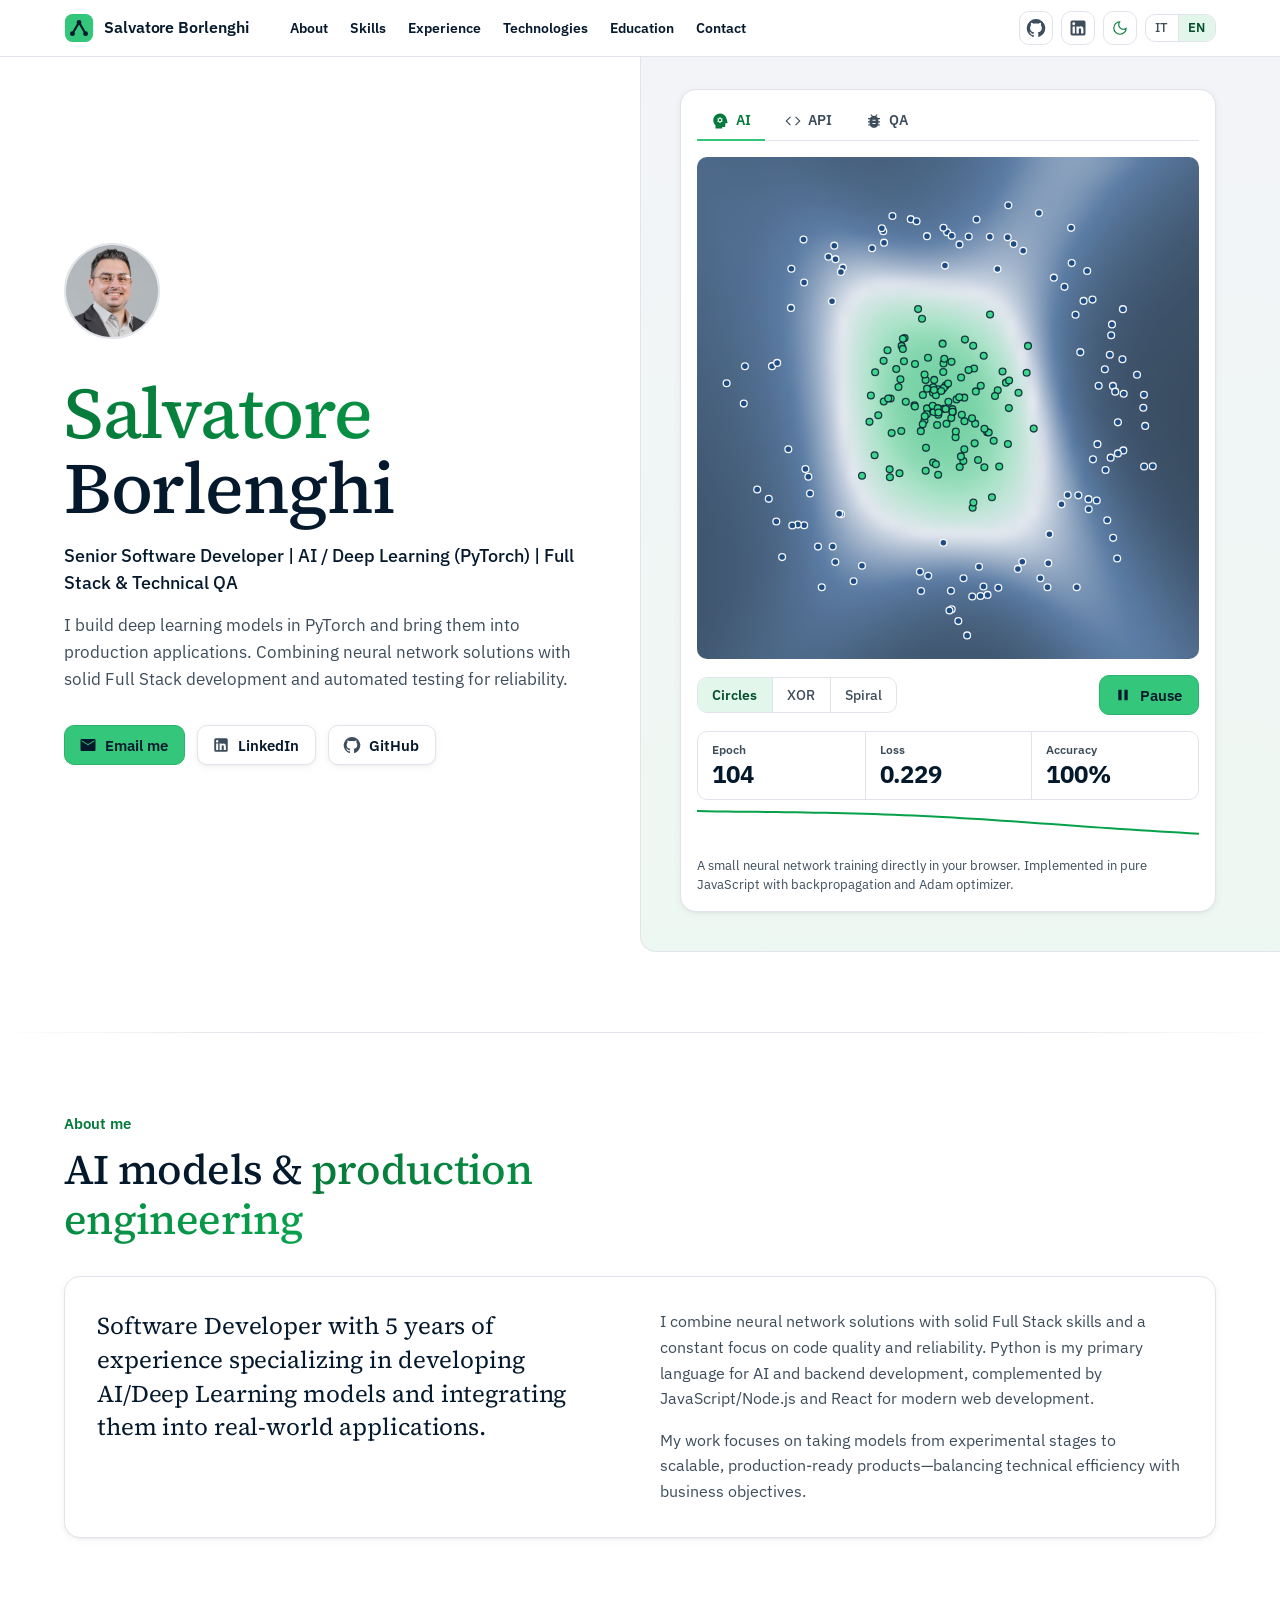
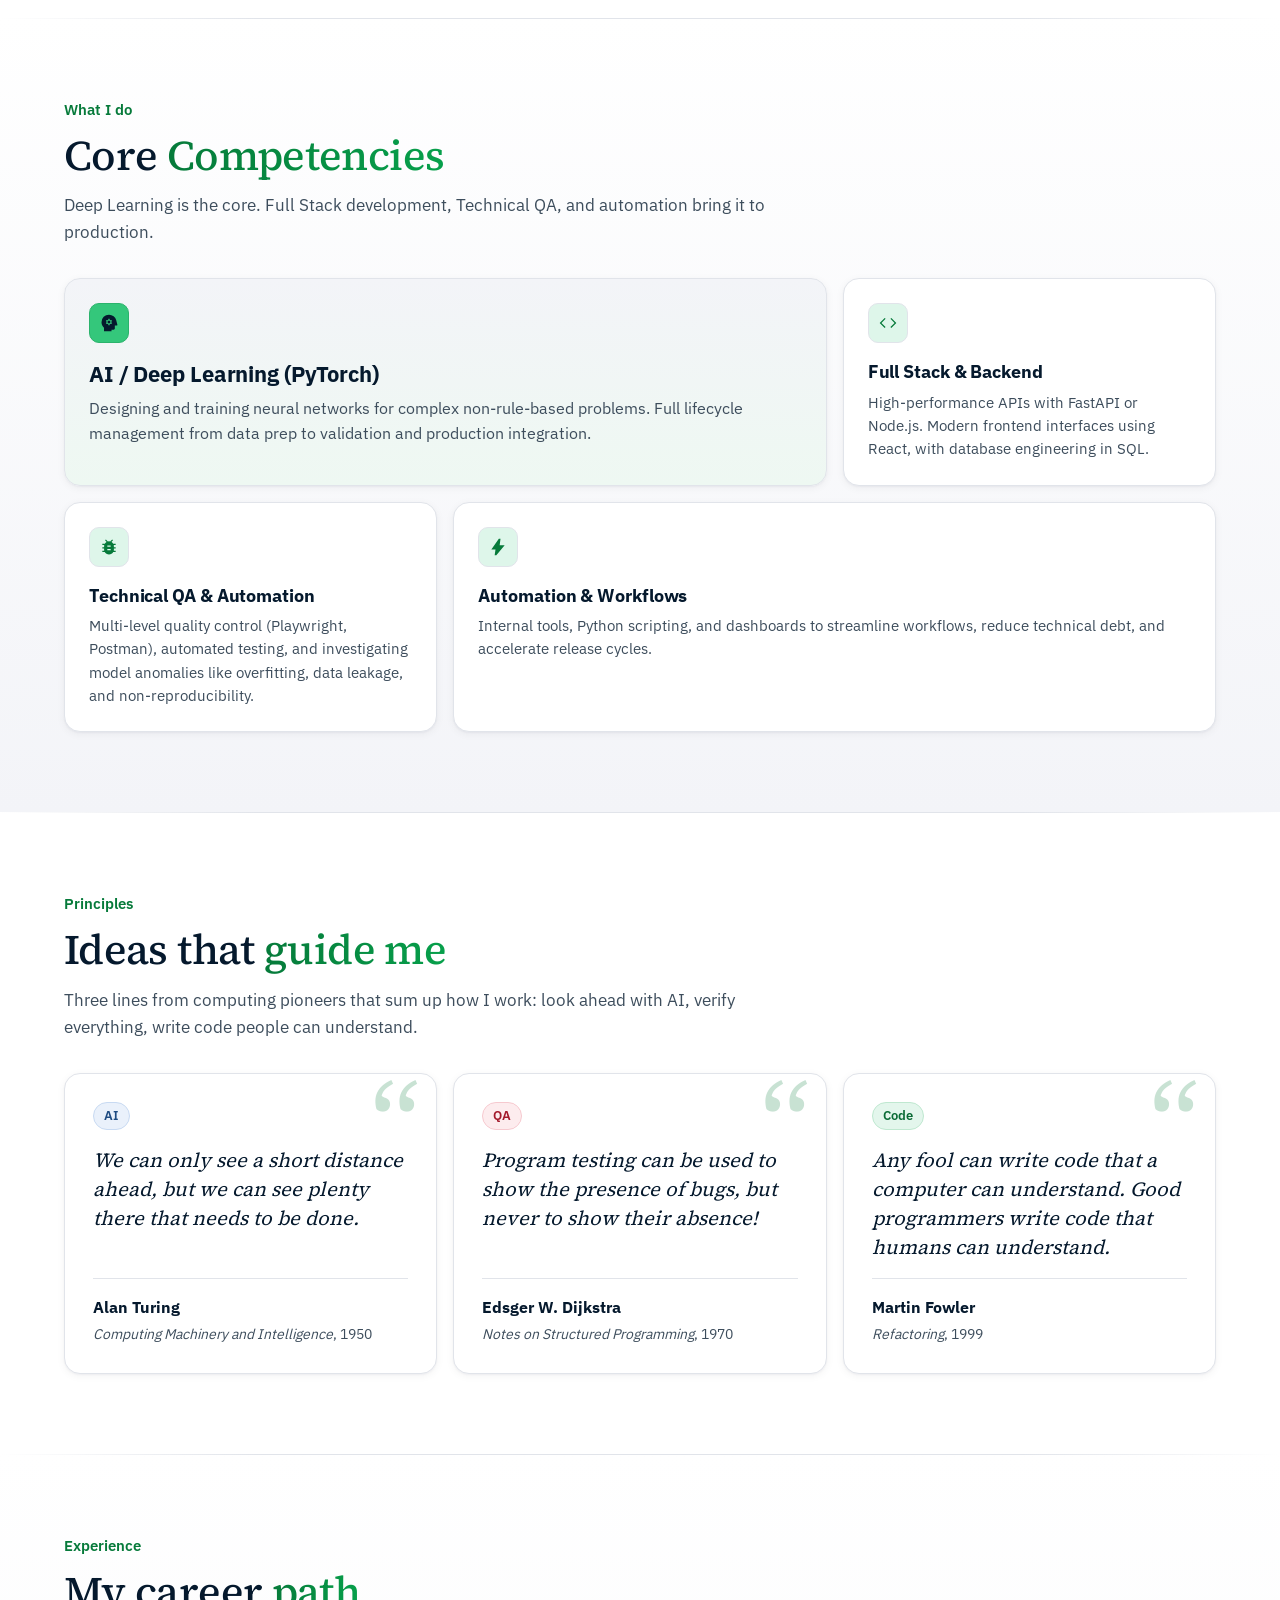
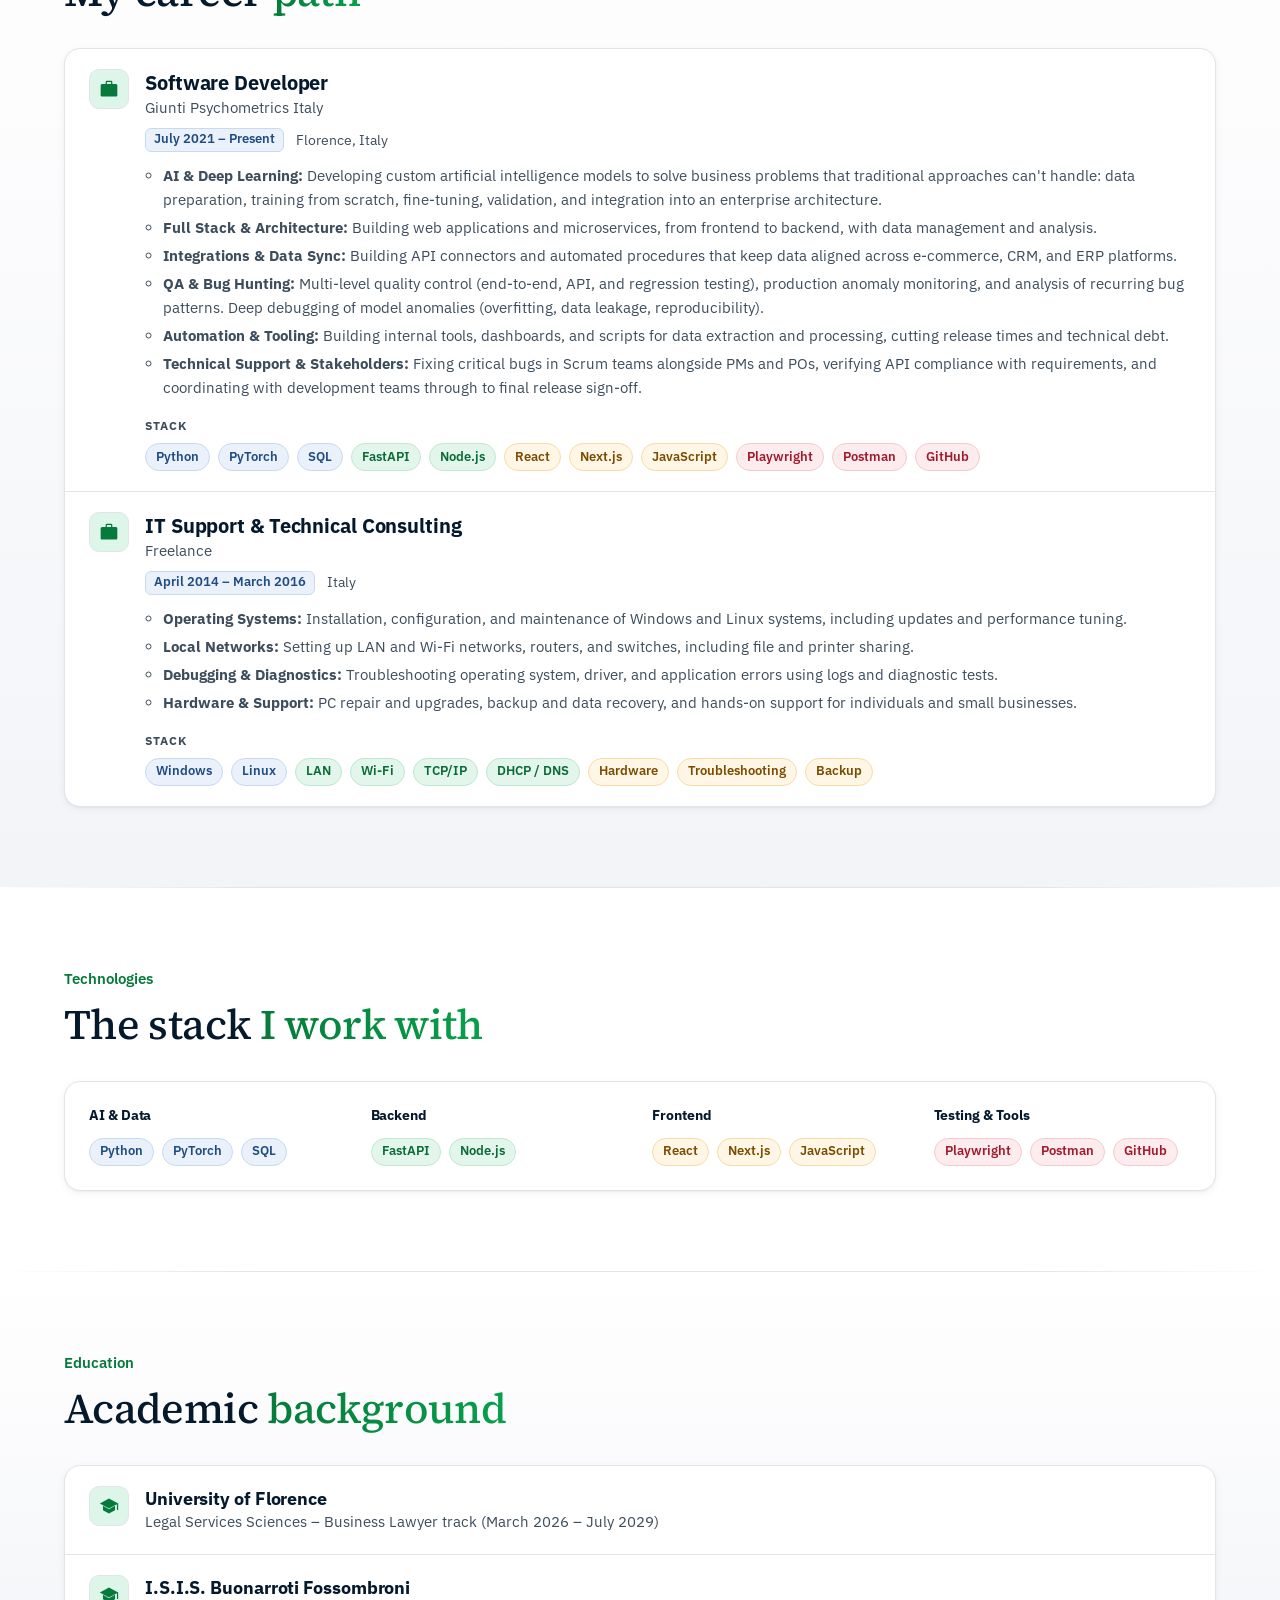
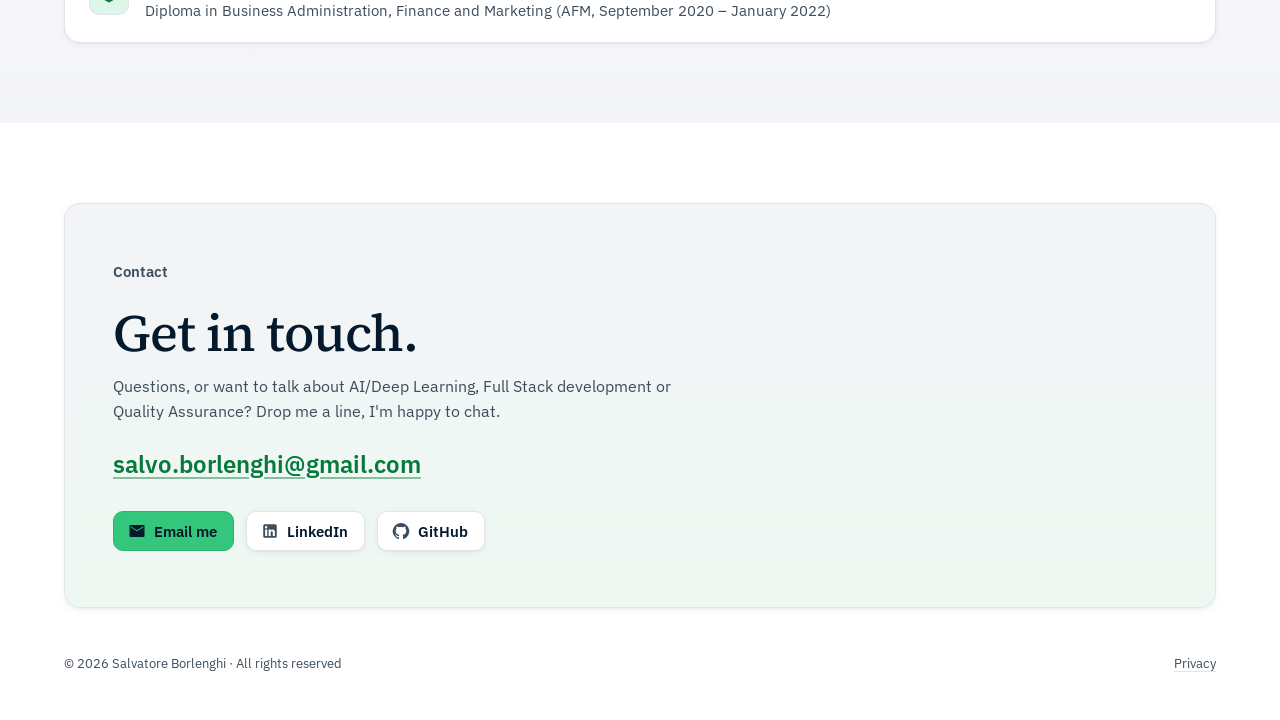
==== en/index.html @ d4033cbd "Update experience and contact sections (IT/EN) - Rewrite current role bullets in generic terms: no c" ====
<!DOCTYPE html>
<html lang="en">
<head>
<meta charset="utf-8">
<meta name="viewport" content="width=device-width, initial-scale=1, viewport-fit=cover">
<title>Salvatore Borlenghi – Senior Software Developer, AI & PyTorch</title>
<meta name="description" content="Senior Software Developer in Tuscany, Italy: PyTorch deep learning models in production, full stack development with FastAPI and React, automated testing.">
<link rel="canonical" href="https://s-borlenghi.github.io/en/">
<link rel="alternate" hreflang="it" href="https://s-borlenghi.github.io/it/">
<link rel="alternate" hreflang="en" href="https://s-borlenghi.github.io/en/">
<link rel="alternate" hreflang="x-default" href="https://s-borlenghi.github.io/">
<meta name="author" content="Salvatore Borlenghi">
<meta name="robots" content="index, follow">
<meta property="og:type" content="profile">
<meta property="og:url" content="https://s-borlenghi.github.io/en/">
<meta property="og:site_name" content="Salvatore Borlenghi">
<meta property="og:title" content="Salvatore Borlenghi – Senior Software Developer, AI & PyTorch">
<meta property="og:description" content="I build deep learning models in PyTorch and integrate them into production applications.">
<meta property="og:image" content="https://s-borlenghi.github.io/assets/img/og-image.jpg">
<meta property="og:image:type" content="image/jpeg">
<meta property="og:image:width" content="1200">
<meta property="og:image:height" content="630">
<meta property="og:image:alt" content="Salvatore Borlenghi, Senior Software Developer: AI / Deep Learning (PyTorch), Full Stack and Technical QA">
<meta property="og:locale" content="en_US">
<meta property="og:locale:alternate" content="it_IT">
<meta property="profile:first_name" content="Salvatore">
<meta property="profile:last_name" content="Borlenghi">
<meta name="twitter:card" content="summary_large_image">
<meta name="twitter:title" content="Salvatore Borlenghi – Senior Software Developer, AI & PyTorch">
<meta name="twitter:description" content="I build deep learning models in PyTorch and integrate them into production applications.">
<meta name="twitter:image" content="https://s-borlenghi.github.io/assets/img/og-image.jpg">
<meta name="twitter:image:alt" content="Salvatore Borlenghi, Senior Software Developer: AI / Deep Learning (PyTorch), Full Stack and Technical QA">
<meta name="theme-color" content="#ffffff">
<!-- Inline theme switcher initialization to prevent FOUT -->
<script>try{var t=localStorage.getItem("theme");if(t==="light"||t==="dark")document.documentElement.setAttribute("data-theme",t);}catch(e){}</script>
<!-- Structured data for Search Engines -->
<script type="application/ld+json">
{
  "@context": "https://schema.org",
  "@type": "ProfilePage",
  "url": "https://s-borlenghi.github.io/en/",
  "inLanguage": "en",
  "dateModified": "2026-09-23",
  "name": "Salvatore Borlenghi – Senior Software Developer, AI & PyTorch",
  "mainEntity": {
    "@type": "Person",
    "name": "Salvatore Borlenghi",
    "url": "https://s-borlenghi.github.io/en/",
    "image": "https://s-borlenghi.github.io/assets/img/foto.jpg",
    "jobTitle": "Senior Software Developer",
    "description": "Software Developer with 5 years of experience specializing in AI/Deep Learning models in PyTorch, Full Stack development, and automated QA.",
    "worksFor": {
      "@type": "Organization",
      "name": "Giunti Psychometrics Italy"
    },
    "address": {
      "@type": "PostalAddress",
      "addressLocality": "Arezzo",
      "addressRegion": "Tuscany",
      "addressCountry": "IT"
    },
    "knowsAbout": [
      "Python",
      "PyTorch",
      "Deep Learning",
      "SQL",
      "FastAPI",
      "Node.js",
      "React.js",
      "Next.js",
      "JavaScript",
      "Playwright",
      "Postman",
      "GitHub"
    ],
    "knowsLanguage": [
      "it",
      "en"
    ],
    "alumniOf": {
      "@type": "CollegeOrUniversity",
      "name": "University of Florence"
    },
    "sameAs": [
      "https://www.linkedin.com/in/salvatore-borlenghi",
      "https://github.com/s-borlenghi"
    ]
  }
}
</script>
<link rel="icon" href="../assets/img/favicon.svg" type="image/svg+xml">
<link rel="apple-touch-icon" href="../assets/img/apple-touch-icon.png">
<link rel="manifest" href="../site.webmanifest">
<link rel="preload" href="../assets/fonts/ibm-plex-sans-latin-wght.woff2" as="font" type="font/woff2" crossorigin>
<link rel="preload" href="../assets/fonts/source-serif-4-latin-wght.woff2" as="font" type="font/woff2" crossorigin>
<link rel="stylesheet" href="../assets/css/style.css">
</head>
<body>

<a class="skip" href="#main">Skip to content</a>

<!-- Main Navigation Header -->
<header class="app-bar">
  <div class="wrap">
    <a class="brand" href="#top"><svg class="logo" viewBox="0 0 32 32" aria-hidden="true" focusable="false"><rect x="1" y="1" width="30" height="30" rx="8"/><path d="M9 22 L16 10 L23 22" /><circle cx="9" cy="22" r="2.6"/><circle cx="16" cy="10" r="2.6"/><circle cx="23" cy="22" r="2.6"/></svg><span class="brand-name">Salvatore Borlenghi</span></a>
    <nav class="menu" aria-label="Main menu">
      <a class="text-btn" href="#about">About</a>
      <a class="text-btn" href="#skills">Skills</a>
      <a class="text-btn" href="#experience">Experience</a>
      <a class="text-btn" href="#technologies">Technologies</a>
      <a class="text-btn" href="#education">Education</a>
      <a class="text-btn" href="#contact">Contact</a>
    </nav>
    <a class="theme-btn bar-link" href="https://github.com/s-borlenghi" rel="me" aria-label="GitHub" title="GitHub"><svg class="ms" viewBox="0 0 24 24" aria-hidden="true" focusable="false"><path d="M12 1.27a11 11 0 00-3.48 21.46c.55.09.73-.28.73-.55v-1.84c-3.03.64-3.67-1.46-3.67-1.46-.55-1.29-1.28-1.65-1.28-1.65-.92-.65.1-.65.1-.65 1.1 0 1.73 1.1 1.73 1.1.92 1.65 2.57 1.2 3.21.92a2 2 0 01.64-1.47c-2.47-.27-5.04-1.19-5.04-5.5 0-1.1.46-2.1 1.2-2.84a3.76 3.76 0 010-2.93s.91-.28 3.11 1.1c1.8-.49 3.7-.49 5.5 0 2.1-1.38 3.02-1.1 3.02-1.1a3.76 3.76 0 010 2.93c.83.74 1.2 1.74 1.2 2.94 0 4.21-2.57 5.13-5.04 5.4.45.37.82.92.82 2.02v3.03c0 .27.1.64.73.55A11 11 0 0012 1.27"/></svg></a>
    <a class="theme-btn bar-link" href="https://www.linkedin.com/in/salvatore-borlenghi" rel="me" aria-label="LinkedIn" title="LinkedIn"><svg class="ms" viewBox="0 0 24 24" aria-hidden="true" focusable="false"><path d="M19 3a2 2 0 0 1 2 2v14a2 2 0 0 1-2 2H5a2 2 0 0 1-2-2V5a2 2 0 0 1 2-2h14m-.5 15.5v-5.3a3.26 3.26 0 0 0-3.26-3.26c-.85 0-1.84.52-2.32 1.3v-1.11h-2.79v8.37h2.79v-4.93c0-.77.62-1.4 1.39-1.4a1.4 1.4 0 0 1 1.4 1.4v4.93h2.79M6.88 8.56a1.68 1.68 0 0 0 1.68-1.68c0-.93-.75-1.69-1.68-1.69a1.69 1.69 0 0 0-1.69 1.69c0 .93.76 1.68 1.69 1.68m1.39 9.94v-8.37H5.5v8.37h2.77z"/></svg></a>
    <button type="button" class="theme-btn" id="theme-toggle" data-label-dark="Switch to dark theme" data-label-light="Switch to light theme" aria-label="Switch to dark theme" title="Switch to dark theme"><svg class="ms i-light" viewBox="0 -960 960 960" aria-hidden="true" focusable="false"><path d="M579-381q41-41 41-99t-41-99q-41-41-99-41t-99 41q-41 41-41 99t41 99q41 41 99 41t99-41Zm-240.5 42.5Q280-397 280-480t58.5-141.5Q397-680 480-680t141.5 58.5Q680-563 680-480t-58.5 141.5Q563-280 480-280t-141.5-58.5ZM200-450H40v-60h160v60Zm720 0H760v-60h160v60ZM450-760v-160h60v160h-60Zm0 720v-160h60v160h-60ZM262-658l-100-97 43-44 96 100-39 41Zm494 496-98-100 41-41 99 98-42 43Zm-99-537 98-99 44 42-99 98-43-41ZM162-205l99-98 42 42-98 99-43-43Zm318-275Z"/></svg><svg class="ms i-dark" viewBox="0 -960 960 960" aria-hidden="true" focusable="false"><path d="M480-120q-150 0-255-105T120-480q0-150 105-255t255-105q8 0 17 .5t23 1.5q-36 32-56 79t-20 99q0 90 63 153t153 63q52 0 99-18.5t79-51.5q1 12 1.5 19.5t.5 14.5q0 150-105 255T480-120Zm0-60q109 0 190-67.5T771-406q-25 11-53.67 16.5Q688.67-384 660-384q-114.69 0-195.34-80.66Q384-545.31 384-660q0-24 5-51.5t18-62.5q-98 27-162.5 109.5T180-480q0 125 87.5 212.5T480-180Zm-4-297Z"/></svg></button>
    <nav class="segmented small" aria-label="Language selector">
      <a href="../it/" hreflang="it" lang="it">IT</a>
      <a href="./" hreflang="en" lang="en" aria-current="page">EN</a>
    </nav>
  </div>
</header>

<main class="wrap" id="main" tabindex="-1">
  <!-- Hero Section -->
  <section class="hero" id="top">
    <div class="hero-text">
      <img class="avatar" src="../assets/img/foto.jpg" alt="Photo of Salvatore Borlenghi" width="285" height="285">
      <h1><span class="grad">Salvatore</span> Borlenghi</h1>
      <p class="role">Senior Software Developer | AI / Deep Learning (PyTorch) | Full Stack & Technical QA</p>
      <p class="pitch">I build deep learning models in PyTorch and bring them into production applications. Combining neural network solutions with solid Full Stack development and automated testing for reliability.</p>
      <div class="actions">
        <a class="btn contained" href="mailto:salvo.borlenghi@gmail.com"><svg class="ms" viewBox="0 -960 960 960" aria-hidden="true" focusable="false"><path d="M140-160q-24 0-42-18t-18-42v-520q0-24 18-42t42-18h680q24 0 42 18t18 42v520q0 24-18 42t-42 18H140Zm340-302 340-223v-55L480-522 140-740v55l340 223Z"/></svg>Email me</a>
        <a class="btn outlined" href="https://www.linkedin.com/in/salvatore-borlenghi" rel="me"><svg class="ms" viewBox="0 0 24 24" aria-hidden="true" focusable="false"><path d="M19 3a2 2 0 0 1 2 2v14a2 2 0 0 1-2 2H5a2 2 0 0 1-2-2V5a2 2 0 0 1 2-2h14m-.5 15.5v-5.3a3.26 3.26 0 0 0-3.26-3.26c-.85 0-1.84.52-2.32 1.3v-1.11h-2.79v8.37h2.79v-4.93c0-.77.62-1.4 1.39-1.4a1.4 1.4 0 0 1 1.4 1.4v4.93h2.79M6.88 8.56a1.68 1.68 0 0 0 1.68-1.68c0-.93-.75-1.69-1.68-1.69a1.69 1.69 0 0 0-1.69 1.69c0 .93.76 1.68 1.69 1.68m1.39 9.94v-8.37H5.5v8.37h2.77z"/></svg>LinkedIn</a>
        <a class="btn outlined" href="https://github.com/s-borlenghi" rel="me"><svg class="ms" viewBox="0 0 24 24" aria-hidden="true" focusable="false"><path d="M12 1.27a11 11 0 00-3.48 21.46c.55.09.73-.28.73-.55v-1.84c-3.03.64-3.67-1.46-3.67-1.46-.55-1.29-1.28-1.65-1.28-1.65-.92-.65.1-.65.1-.65 1.1 0 1.73 1.1 1.73 1.1.92 1.65 2.57 1.2 3.21.92a2 2 0 01.64-1.47c-2.47-.27-5.04-1.19-5.04-5.5 0-1.1.46-2.1 1.2-2.84a3.76 3.76 0 010-2.93s.91-.28 3.11 1.1c1.8-.49 3.7-.49 5.5 0 2.1-1.38 3.02-1.1 3.02-1.1a3.76 3.76 0 010 2.93c.83.74 1.2 1.74 1.2 2.94 0 4.21-2.57 5.13-5.04 5.4.45.37.82.92.82 2.02v3.03c0 .27.1.64.73.55A11 11 0 0012 1.27"/></svg>GitHub</a>
      </div>
    </div>

    <!-- Neural Network Interactive Canvas -->
    <div class="hero-side">
      <div class="card demo-card showcase">
        <div class="tabs" role="tablist" aria-label="Skills showcase">
          <button type="button" class="tab" role="tab" id="tab-ai" aria-controls="panel-ai" aria-selected="true"><svg class="ms" viewBox="0 -960 960 960" aria-hidden="true" focusable="false"><path d="M449-374h60l3-44q12-2 22.5-8.5T553-441l42 14 28-48-30-24q5-14 5-29t-5-29l30-24-28-48-42 14q-8-8-19-14t-22-9l-3-44h-60l-3 44q-11 3-22 9t-19 14l-42-14-28 48 30 24q-5 14-5 29t5 29l-30 24 28 48 42-14q8 8 18.5 14.5T446-418l3 44Zm-19.5-104.5Q409-499 409-528t20.5-49.5Q450-598 479-598t49.5 20.5Q549-557 549-528t-20.5 49.5Q508-458 479-458t-49.5-20.5ZM240-80v-172q-57-52-88.5-121.5T120-520q0-150 105-255t255-105q125 0 221.5 73.5T827-615l55 218q4 14-5 25.5T853-360h-93v140q0 25-17.5 42.5T700-160H600v80H240Z"/></svg>AI</button>
          <button type="button" class="tab" role="tab" id="tab-api" aria-controls="panel-api" aria-selected="false" tabindex="-1"><svg class="ms" viewBox="0 -960 960 960" aria-hidden="true" focusable="false"><path d="M320-242 80-482l242-242 43 43-199 199 197 197-43 43Zm318 2-43-43 199-199-197-197 43-43 240 240-242 242Z"/></svg>API</button>
          <button type="button" class="tab" role="tab" id="tab-qa" aria-controls="panel-qa" aria-selected="false" tabindex="-1"><svg class="ms" viewBox="0 -960 960 960" aria-hidden="true" focusable="false"><path d="M480-120q-65 0-121-31t-83-89H160v-60h92q-7-26-7-52.5V-406h-85v-60h85q0-29 .5-57.5T254-580h-94v-60h120q14-28 37-49t51-35l-77-76 40-40 94 94q28-10 56.5-10t56.5 10l94-94 40 40-76 76q28 14 49.5 35.5T683-640h117v60h-94q9 28 8.5 56.5T714-466h86v60h-86q0 27 .5 53.5T708-300h92v60H685q-26 59-82.5 89.5T480-120Zm-80-200h160v-60H400v60Zm0-173h160v-60H400v60Z"/></svg>QA</button>
        </div>
      <div class="panel" role="tabpanel" id="panel-ai" aria-labelledby="tab-ai"><figure class="panel-fig">
        <canvas id="nn-canvas" role="img" aria-label="A neural network learning to separate two classes of points" aria-describedby="nn-caption"></canvas>
        <div class="demo-controls">
          <div class="segmented" role="group" aria-label="Data">
            <button type="button" data-ds="circles" aria-pressed="true">Circles</button>
            <button type="button" data-ds="xor" aria-pressed="false">XOR</button>
            <button type="button" data-ds="spiral" aria-pressed="false">Spiral</button>
          </div>
          <div class="run">
            <button type="button" class="btn contained" id="nn-toggle" data-state="start"><svg class="ms i-start" viewBox="0 -960 960 960" aria-hidden="true" focusable="false"><path d="M320-203v-560l440 280-440 280Z"/></svg><svg class="ms i-pause" viewBox="0 -960 960 960" aria-hidden="true" focusable="false"><path d="M555-200v-560h175v560H555Zm-325 0v-560h175v560H230Z"/></svg><svg class="ms i-again" viewBox="0 -960 960 960" aria-hidden="true" focusable="false"><path d="M339.5-108Q274-136 225-185t-77-114.5Q120-365 120-440h60q0 125 87.5 212.5T480-140q125 0 212.5-87.5T780-440q0-125-85-212.5T485-740h-23l73 73-41 42-147-147 147-147 41 41-78 78h23q75 0 140.5 28T735-695q49 49 77 114.5T840-440q0 75-28 140.5T735-185q-49 49-114.5 77T480-80q-75 0-140.5-28Z"/></svg><span class="lbl">Start</span></button>
          </div>
        </div>
        <dl class="stats">
          <div><dt>Epoch</dt><dd id="st-epoch">0</dd></div>
          <div><dt>Loss</dt><dd id="st-loss">–</dd></div>
          <div><dt>Accuracy</dt><dd id="st-acc">–</dd></div>
        </dl>
        <canvas id="nn-loss" aria-hidden="true"></canvas>
        <p id="nn-status" class="sr-only" role="status"></p>
        <figcaption id="nn-caption">A small neural network training directly in your browser. Implemented in pure JavaScript with backpropagation and Adam optimizer.</figcaption>
      </figure></div>
      <div class="panel" role="tabpanel" id="panel-api" aria-labelledby="tab-api" hidden>
        <p class="panel-intro">This is how I'd serve this model with FastAPI. Try a request: the answer comes from the network training in your browser, not from a server.</p>
        <pre class="code" tabindex="0" aria-label="FastAPI code example"><code><span class="k">from</span> fastapi <span class="k">import</span> FastAPI
<span class="k">from</span> pydantic <span class="k">import</span> BaseModel, Field
<span class="k">import</span> torch

app = FastAPI()
model = torch.jit.load(<span class="s">&quot;model.pt&quot;</span>).eval()

<span class="k">class</span> Point(BaseModel):
    x: float = Field(ge=<span class="n">-1</span>, le=<span class="n">1</span>)
    y: float = Field(ge=<span class="n">-1</span>, le=<span class="n">1</span>)

<span class="f">@app.post</span>(<span class="s">&quot;/predict&quot;</span>)
<span class="k">def</span> predict(p: Point):
    <span class="k">with</span> torch.no_grad():
        prob = model(torch.tensor([[p.x, p.y]])).item()
    <span class="k">return</span> {<span class="s">&quot;class&quot;</span>: int(prob &gt; <span class="n">0.5</span>), <span class="s">&quot;probability&quot;</span>: round(prob, <span class="n">3</span>)}</code></pre>
        <div class="req">
          <span class="method">POST</span><span class="path">/predict</span><span class="sr-only" id="api-range">Values between -1 and 1</span>
          <label>x <input type="text" id="api-x" value="0.2" inputmode="decimal" autocomplete="off" spellcheck="false" aria-describedby="api-range"></label>
          <label>y <input type="text" id="api-y" value="-0.4" inputmode="decimal" autocomplete="off" spellcheck="false" aria-describedby="api-range"></label>
          <button type="button" class="icon-btn" id="api-random" aria-label="Random point" title="Random point"><svg class="ms" viewBox="0 -960 960 960" aria-hidden="true" focusable="false"><path d="M576-160v-60h120L522-393l42-43 176 174v-121h60v223H576Zm-374 0-42-43 538-537H576v-60h224v223h-60v-120L202-160Zm193-363L160-757l43-43 235 234-43 43Z"/></svg></button>
          <button type="button" class="btn contained" id="api-send"><svg class="ms" viewBox="0 -960 960 960" aria-hidden="true" focusable="false"><path d="M120-160v-245l302-75-302-77v-243l760 320-760 320Z"/></svg>Send</button>
        </div>
        <pre class="code resp" id="api-resp" aria-live="polite"><span class="c">// Press Send to call POST /predict</span></pre>
      </div>
      <div class="panel" role="tabpanel" id="panel-qa" aria-labelledby="tab-qa" hidden>
        <p class="panel-intro">An example Playwright test. The button runs real checks on this page, right in your browser.</p>
        <pre class="code" tabindex="0" aria-label="Playwright test example"><code><span class="k">import</span> { test, expect } <span class="k">from</span> <span class="s">&#x27;@playwright/test&#x27;</span>;

<span class="f">test</span>(<span class="s">&#x27;has a single h1&#x27;</span>, <span class="k">async</span> ({ page }) =&gt; {
  <span class="k">await</span> page.goto(<span class="s">&#x27;/en/&#x27;</span>);
  <span class="k">await</span> <span class="f">expect</span>(page.locator(<span class="s">&#x27;h1&#x27;</span>)).toHaveCount(<span class="n">1</span>);
});

<span class="f">test</span>(<span class="s">&#x27;the AI model learns&#x27;</span>, <span class="k">async</span> ({ page }) =&gt; {
  <span class="k">await</span> page.goto(<span class="s">&#x27;/en/&#x27;</span>);
  <span class="k">await</span> <span class="f">expect</span>(page.locator(<span class="s">&#x27;#st-acc&#x27;</span>))
    .toHaveText(<span class="s">/^(9\d|100)%$/</span>, { timeout: <span class="n">20_000</span> });
});</code></pre>
        <div class="qa-bar">
          <button type="button" class="btn contained" id="qa-run"><svg class="ms" viewBox="0 -960 960 960" aria-hidden="true" focusable="false"><path d="M320-203v-560l440 280-440 280Z"/></svg>Run tests</button>
          <span class="qa-summary" id="qa-summary" role="status"></span>
        </div>
        <ol class="qa-list" id="qa-list">
            <li data-test="h1"><span class="qa-ico" aria-hidden="true">·</span><span class="qa-name">has a single main heading (h1)</span><span class="qa-time"></span></li>
            <li data-test="alt"><span class="qa-ico" aria-hidden="true">·</span><span class="qa-name">every image has alternative text</span><span class="qa-time"></span></li>
            <li data-test="mail"><span class="qa-ico" aria-hidden="true">·</span><span class="qa-name">the Email me button opens an email</span><span class="qa-time"></span></li>
            <li data-test="profiles"><span class="qa-ico" aria-hidden="true">·</span><span class="qa-name">LinkedIn and GitHub links are present</span><span class="qa-time"></span></li>
            <li data-test="hreflang"><span class="qa-ico" aria-hidden="true">·</span><span class="qa-name">the Italian version is linked (hreflang)</span><span class="qa-time"></span></li>
            <li data-test="ld"><span class="qa-ico" aria-hidden="true">·</span><span class="qa-name">structured data for Google is valid JSON</span><span class="qa-time"></span></li>
            <li data-test="names"><span class="qa-ico" aria-hidden="true">·</span><span class="qa-name">every button has an accessible name</span><span class="qa-time"></span></li>
            <li data-test="model"><span class="qa-ico" aria-hidden="true">·</span><span class="qa-name">the AI model learns: accuracy ≥ 90%</span><span class="qa-time"></span></li>
        </ol>
      </div>
      </div>
    </div>
  </section>

  <!-- About Section -->
  <section class="section" id="about">
    <div class="sec-head"><p class="eyebrow">About me</p><h2>AI models & <span class="grad">production engineering</span></h2></div>
    <div class="card about">
      <p class="lead">Software Developer with 5 years of experience specializing in developing AI/Deep Learning models and integrating them into real-world applications.</p>
      <div class="about-text">
        <p>I combine neural network solutions with solid Full Stack skills and a constant focus on code quality and reliability. Python is my primary language for AI and backend development, complemented by JavaScript/Node.js and React for modern web development.</p>
        <p>My work focuses on taking models from experimental stages to scalable, production-ready products—balancing technical efficiency with business objectives.</p>
      </div>
    </div>
  </section>

  <!-- Skills Section -->
  <section class="section alt" id="skills">
    <div class="sec-head"><p class="eyebrow">What I do</p><h2>Core <span class="grad">Competencies</span></h2><p class="sec-sub">Deep Learning is the core. Full Stack development, Technical QA, and automation bring it to production.</p></div>
    <div class="skills">
      <article class="card skill">
        <span class="icon-badge"><svg class="ms" viewBox="0 -960 960 960" aria-hidden="true" focusable="false"><path d="M449-374h60l3-44q12-2 22.5-8.5T553-441l42 14 28-48-30-24q5-14 5-29t-5-29l30-24-28-48-42 14q-8-8-19-14t-22-9l-3-44h-60l-3 44q-11 3-22 9t-19 14l-42-14-28 48 30 24q-5 14-5 29t5 29l-30 24 28 48 42-14q8 8 18.5 14.5T446-418l3 44Zm-19.5-104.5Q409-499 409-528t20.5-49.5Q450-598 479-598t49.5 20.5Q549-557 549-528t-20.5 49.5Q508-458 479-458t-49.5-20.5ZM240-80v-172q-57-52-88.5-121.5T120-520q0-150 105-255t255-105q125 0 221.5 73.5T827-615l55 218q4 14-5 25.5T853-360h-93v140q0 25-17.5 42.5T700-160H600v80H240Z"/></svg></span>
        <h3>AI / Deep Learning (PyTorch)</h3>
        <p>Designing and training neural networks for complex non-rule-based problems. Full lifecycle management from data prep to validation and production integration.</p>
      </article>
      <article class="card skill">
        <span class="icon-badge"><svg class="ms" viewBox="0 -960 960 960" aria-hidden="true" focusable="false"><path d="M320-242 80-482l242-242 43 43-199 199 197 197-43 43Zm318 2-43-43 199-199-197-197 43-43 240 240-242 242Z"/></svg></span>
        <h3>Full Stack & Backend</h3>
        <p>High-performance APIs with FastAPI or Node.js. Modern frontend interfaces using React, with database engineering in SQL.</p>
      </article>
      <article class="card skill">
        <span class="icon-badge"><svg class="ms" viewBox="0 -960 960 960" aria-hidden="true" focusable="false"><path d="M480-120q-65 0-121-31t-83-89H160v-60h92q-7-26-7-52.5V-406h-85v-60h85q0-29 .5-57.5T254-580h-94v-60h120q14-28 37-49t51-35l-77-76 40-40 94 94q28-10 56.5-10t56.5 10l94-94 40 40-76 76q28 14 49.5 35.5T683-640h117v60h-94q9 28 8.5 56.5T714-466h86v60h-86q0 27 .5 53.5T708-300h92v60H685q-26 59-82.5 89.5T480-120Zm-80-200h160v-60H400v60Zm0-173h160v-60H400v60Z"/></svg></span>
        <h3>Technical QA & Automation</h3>
        <p>Multi-level quality control (Playwright, Postman), automated testing, and investigating model anomalies like overfitting, data leakage, and non-reproducibility.</p>
      </article>
      <article class="card skill">
        <span class="icon-badge"><svg class="ms" viewBox="0 -960 960 960" aria-hidden="true" focusable="false"><path d="m320-80 40-280H160l360-520h80l-40 320h240L400-80h-80Z"/></svg></span>
        <h3>Automation & Workflows</h3>
        <p>Internal tools, Python scripting, and dashboards to streamline workflows, reduce technical debt, and accelerate release cycles.</p>
      </article>
    </div>
  </section>

  <!-- Quotes Section -->
  <section class="section" id="principles">
    <div class="sec-head"><p class="eyebrow">Principles</p><h2>Ideas that <span class="grad">guide me</span></h2><p class="sec-sub">Three lines from computing pioneers that sum up how I work: look ahead with AI, verify everything, write code people can understand.</p></div>
    <div class="quotes">
      <figure class="card quote">
        <span class="chips c-blue"><span class="chip">AI</span></span>
        <blockquote lang="en"><p>We can only see a short distance ahead, but we can see plenty there that needs to be done.</p></blockquote>
        <figcaption><span class="who">Alan Turing</span><span class="src"><cite>Computing Machinery and Intelligence</cite>, 1950</span></figcaption>
      </figure>
      <figure class="card quote">
        <span class="chips c-red"><span class="chip">QA</span></span>
        <blockquote lang="en"><p>Program testing can be used to show the presence of bugs, but never to show their absence!</p></blockquote>
        <figcaption><span class="who">Edsger W. Dijkstra</span><span class="src"><cite>Notes on Structured Programming</cite>, 1970</span></figcaption>
      </figure>
      <figure class="card quote">
        <span class="chips c-green"><span class="chip">Code</span></span>
        <blockquote lang="en"><p>Any fool can write code that a computer can understand. Good programmers write code that humans can understand.</p></blockquote>
        <figcaption><span class="who">Martin Fowler</span><span class="src"><cite>Refactoring</cite>, 1999</span></figcaption>
      </figure>
    </div>
  </section>

  <!-- Experience Section -->
  <section class="section alt" id="experience">
    <div class="sec-head"><p class="eyebrow">Experience</p><h2>My career <span class="grad">path</span></h2></div>
    <ol class="card list jobs">
      <li>
        <span class="icon-badge"><svg class="ms" viewBox="0 -960 960 960" aria-hidden="true" focusable="false"><path d="M140-120q-24 0-42-18t-18-42v-480q0-24 18-42t42-18h180v-100q0-24 18-42t42-18h200q24 0 42 18t18 42v100h180q24 0 42 18t18 42v480q0 24-18 42t-42 18H140Zm240-600h200v-100H380v100Z"/></svg></span>
        <div>
          <h3>Software Developer</h3>
          <p class="meta">Giunti Psychometrics Italy</p>
          <p class="when"><span class="pill">July 2021 – Present</span><span class="where">Florence, Italy</span></p>
          <ul>
            <li><strong>AI & Deep Learning:</strong> Developing custom artificial intelligence models to solve business problems that traditional approaches can't handle: data preparation, training from scratch, fine-tuning, validation, and integration into an enterprise architecture.</li>
            <li><strong>Full Stack & Architecture:</strong> Building web applications and microservices, from frontend to backend, with data management and analysis.</li>
            <li><strong>Integrations & Data Sync:</strong> Building API connectors and automated procedures that keep data aligned across e-commerce, CRM, and ERP platforms.</li>
            <li><strong>QA & Bug Hunting:</strong> Multi-level quality control (end-to-end, API, and regression testing), production anomaly monitoring, and analysis of recurring bug patterns. Deep debugging of model anomalies (overfitting, data leakage, reproducibility).</li>
            <li><strong>Automation & Tooling:</strong> Building internal tools, dashboards, and scripts for data extraction and processing, cutting release times and technical debt.</li>
            <li><strong>Technical Support & Stakeholders:</strong> Fixing critical bugs in Scrum teams alongside PMs and POs, verifying API compliance with requirements, and coordinating with development teams through to final release sign-off.</li>
          </ul>
          <p class="job-stack-label">Stack</p>
          <ul class="chips job-stack"><li class="chip c-blue">Python</li><li class="chip c-blue">PyTorch</li><li class="chip c-blue">SQL</li><li class="chip c-green">FastAPI</li><li class="chip c-green">Node.js</li><li class="chip c-amber">React</li><li class="chip c-amber">Next.js</li><li class="chip c-amber">JavaScript</li><li class="chip c-red">Playwright</li><li class="chip c-red">Postman</li><li class="chip c-red">GitHub</li></ul>
        </div>
      </li>
      <li>
        <span class="icon-badge"><svg class="ms" viewBox="0 -960 960 960" aria-hidden="true" focusable="false"><path d="M140-120q-24 0-42-18t-18-42v-480q0-24 18-42t42-18h180v-100q0-24 18-42t42-18h200q24 0 42 18t18 42v100h180q24 0 42 18t18 42v480q0 24-18 42t-42 18H140Zm240-600h200v-100H380v100Z"/></svg></span>
        <div>
          <h3>IT Support & Technical Consulting</h3>
          <p class="meta">Freelance</p>
          <p class="when"><span class="pill">April 2014 – March 2016</span><span class="where">Italy</span></p>
          <ul>
            <li><strong>Operating Systems:</strong> Installation, configuration, and maintenance of Windows and Linux systems, including updates and performance tuning.</li>
            <li><strong>Local Networks:</strong> Setting up LAN and Wi-Fi networks, routers, and switches, including file and printer sharing.</li>
            <li><strong>Debugging & Diagnostics:</strong> Troubleshooting operating system, driver, and application errors using logs and diagnostic tests.</li>
            <li><strong>Hardware & Support:</strong> PC repair and upgrades, backup and data recovery, and hands-on support for individuals and small businesses.</li>
          </ul>
          <p class="job-stack-label">Stack</p>
          <ul class="chips job-stack"><li class="chip c-blue">Windows</li><li class="chip c-blue">Linux</li><li class="chip c-green">LAN</li><li class="chip c-green">Wi-Fi</li><li class="chip c-green">TCP/IP</li><li class="chip c-green">DHCP / DNS</li><li class="chip c-amber">Hardware</li><li class="chip c-amber">Troubleshooting</li><li class="chip c-amber">Backup</li></ul>
        </div>
      </li>
    </ol>
  </section>

  <!-- Technologies Section -->
  <section class="section" id="technologies">
    <div class="sec-head"><p class="eyebrow">Technologies</p><h2>The stack <span class="grad">I work with</span></h2></div>
    <div class="card stack">
      <div><h3>AI & Data</h3><ul class="chips c-blue"><li class="chip">Python</li><li class="chip">PyTorch</li><li class="chip">SQL</li></ul></div>
      <div><h3>Backend</h3><ul class="chips c-green"><li class="chip">FastAPI</li><li class="chip">Node.js</li></ul></div>
      <div><h3>Frontend</h3><ul class="chips c-amber"><li class="chip">React</li><li class="chip">Next.js</li><li class="chip">JavaScript</li></ul></div>
      <div><h3>Testing & Tools</h3><ul class="chips c-red"><li class="chip">Playwright</li><li class="chip">Postman</li><li class="chip">GitHub</li></ul></div>
    </div>
  </section>

  <!-- Education Section -->
  <section class="section alt" id="education">
    <div class="sec-head"><p class="eyebrow">Education</p><h2>Academic <span class="grad">background</span></h2></div>
    <ul class="card list edu">
      <li><span class="icon-badge"><svg class="ms" viewBox="0 -960 960 960" aria-hidden="true" focusable="false"><path d="M860-283v-282L479-360 40-600l439-240 441 240v317h-60ZM479-120 189-279v-210l290 159 290-159v210L479-120Z"/></svg></span><div><h3>University of Florence</h3><p class="meta">Legal Services Sciences – Business Lawyer track (March 2026 – July 2029)</p></div></li>
      <li><span class="icon-badge"><svg class="ms" viewBox="0 -960 960 960" aria-hidden="true" focusable="false"><path d="M860-283v-282L479-360 40-600l439-240 441 240v317h-60ZM479-120 189-279v-210l290 159 290-159v210L479-120Z"/></svg></span><div><h3>I.S.I.S. Buonarroti Fossombroni</h3><p class="meta">Diploma in Business Administration, Finance and Marketing (AFM, September 2020 – January 2022)</p></div></li>
    </ul>
  </section>

  <!-- Contact Section -->
  <section class="section" id="contact">
    <div class="card contact">
      <p class="eyebrow">Contact</p>
      <h2>Get in touch.</h2>
      <p>Questions, or want to talk about AI/Deep Learning, Full Stack development or Quality Assurance? Drop me a line, I'm happy to chat.</p>
      <a class="mail" href="mailto:salvo.borlenghi@gmail.com">salvo.borlenghi@gmail.com</a>
      <div class="actions">
        <a class="btn contained" href="mailto:salvo.borlenghi@gmail.com"><svg class="ms" viewBox="0 -960 960 960" aria-hidden="true" focusable="false"><path d="M140-160q-24 0-42-18t-18-42v-520q0-24 18-42t42-18h680q24 0 42 18t18 42v520q0 24-18 42t-42 18H140Zm340-302 340-223v-55L480-522 140-740v55l340 223Z"/></svg>Email me</a>
        <a class="btn outlined" href="https://www.linkedin.com/in/salvatore-borlenghi" rel="me"><svg class="ms" viewBox="0 0 24 24" aria-hidden="true" focusable="false"><path d="M19 3a2 2 0 0 1 2 2v14a2 2 0 0 1-2 2H5a2 2 0 0 1-2-2V5a2 2 0 0 1 2-2h14m-.5 15.5v-5.3a3.26 3.26 0 0 0-3.26-3.26c-.85 0-1.84.52-2.32 1.3v-1.11h-2.79v8.37h2.79v-4.93c0-.77.62-1.4 1.39-1.4a1.4 1.4 0 0 1 1.4 1.4v4.93h2.79M6.88 8.56a1.68 1.68 0 0 0 1.68-1.68c0-.93-.75-1.69-1.68-1.69a1.69 1.69 0 0 0-1.69 1.69c0 .93.76 1.68 1.69 1.68m1.39 9.94v-8.37H5.5v8.37h2.77z"/></svg>LinkedIn</a>
        <a class="btn outlined" href="https://github.com/s-borlenghi" rel="me"><svg class="ms" viewBox="0 0 24 24" aria-hidden="true" focusable="false"><path d="M12 1.27a11 11 0 00-3.48 21.46c.55.09.73-.28.73-.55v-1.84c-3.03.64-3.67-1.46-3.67-1.46-.55-1.29-1.28-1.65-1.28-1.65-.92-.65.1-.65.1-.65 1.1 0 1.73 1.1 1.73 1.1.92 1.65 2.57 1.2 3.21.92a2 2 0 01.64-1.47c-2.47-.27-5.04-1.19-5.04-5.5 0-1.1.46-2.1 1.2-2.84a3.76 3.76 0 010-2.93s.91-.28 3.11 1.1c1.8-.49 3.7-.49 5.5 0 2.1-1.38 3.02-1.1 3.02-1.1a3.76 3.76 0 010 2.93c.83.74 1.2 1.74 1.2 2.94 0 4.21-2.57 5.13-5.04 5.4.45.37.82.92.82 2.02v3.03c0 .27.1.64.73.55A11 11 0 0012 1.27"/></svg>GitHub</a>
      </div>
    </div>
  </section>
</main>

<!-- Footer -->
<footer class="wrap footer">
  <p class="foot"><span>© 2026 Salvatore Borlenghi · All rights reserved</span><a href="privacy/">Privacy</a></p>
  <a class="fab" id="to-top" href="#top" aria-label="Back to top" title="Back to top"><svg class="ms" viewBox="0 -960 960 960" aria-hidden="true" focusable="false"><path d="M450-160v-526L202-438l-42-42 320-320 320 320-42 42-248-248v526h-60Z"/></svg></a>
</footer>

<script src="../assets/js/theme.js"></script>
<script src="../assets/js/i18n.js"></script>
<script src="../assets/js/nn-demo.js"></script>
<script src="../assets/js/showcase.js"></script>
</body>
</html>
---- assets/css/style.css ----
/* Salvatore Borlenghi, pagina personale.
   Impaginazione ispirata a mui.com (fondo bianco, sezioni alternate), geometria e titoli
   serif ispirati all'app Claude. Palette propria: blu notte e verde morbido.
   Tema scuro predefinito, chiaro con il pulsante in alto. */

/* Tema chiaro predefinito: bianco, testi blu notte, verde morbido */
:root {
  --primary: #34c77b; --primary-hover: #2bb36c; --primary-border: #2bb36c; --on-primary: #05192d;
  --primary-text: #067a3a; --primary-a08: rgba(52,199,123,.08); --primary-a16: rgba(52,199,123,.16); --primary-a50: rgba(6,122,58,.45);
  --warm-text: #067a3a; --warm-a16: rgba(52,199,123,.14);
  --bg: #ffffff; --paper: #ffffff; --border: #e1e4ea;
  --side: linear-gradient(180deg, #f3f4f8 0%, #eef8f2 100%);
  --section-alt: linear-gradient(180deg, #ffffff 0%, #f3f4f8 100%);
  --text: #05192d; --text-2: #3d4d5c; --action-hover: #f3f4f8;
  --header-bg: rgba(255,255,255,.88);
  --card-shadow: 0 1px 2px rgba(5,25,45,.04), 0 2px 8px rgba(5,25,45,.05);
  --grad: linear-gradient(90deg, #067a3a 0%, #07a04b 100%);
  --sel-bg: #e3f6ec; --sel-text: #05502a;
  /* chip colorate */
  --blue-bg: #eaf1fb; --blue-bd: #c8daf2; --blue-tx: #1f4c82;
  --green-bg: #e3f6ec; --green-bd: #bfe8d0; --green-tx: #0b6b36;
  --amber-bg: #fff6e5; --amber-bd: #f7dca6; --amber-tx: #7a4b00;
  --red-bg: #fdecee; --red-bd: #f6c9cf; --red-tx: #a3192b;
  /* usati dalla demo */
  --paper-2: #f3f4f8; --teal: #07a04b;

  --radius: 16px; --radius-sm: 10px;
  --font: "IBM Plex Sans", "Helvetica Neue", Arial, sans-serif;
  --font-display: "Source Serif 4", Georgia, "Times New Roman", serif;
  --ease: cubic-bezier(.4, 0, .2, 1);
  box-sizing: border-box;
  padding-top: env(safe-area-inset-top, 0px);
  padding-bottom: env(safe-area-inset-bottom, 0px);
  color-scheme: light;
}
/* Tema scuro: blu notte a livelli ben separati, verde morbido */
:root[data-theme="dark"] {
  --primary: #3dd68c; --primary-hover: #5fe0a2; --primary-border: #3dd68c; --on-primary: #05192d;
  --primary-text: #4fdc97; --primary-a08: rgba(61,214,140,.08); --primary-a16: rgba(61,214,140,.16); --primary-a50: rgba(61,214,140,.5);
  --warm-text: #4fdc97; --warm-a16: rgba(61,214,140,.14);
  --bg: #05192d; --paper: #0d2b47; --border: #1e4266;
  --side: radial-gradient(ellipse 70% 60% at 85% 0%, rgba(61,214,140,.10), transparent 70%), #08213a;
  --section-alt: linear-gradient(180deg, #05192d 0%, #082139 100%);
  --text: #ffffff; --text-2: #b6c2cf; --action-hover: rgba(255,255,255,.06);
  --header-bg: rgba(5,25,45,.9);
  --card-shadow: 0 1px 2px rgba(0,0,0,.35), 0 6px 16px rgba(0,0,0,.25);
  --grad: linear-gradient(90deg, #4fdc97 0%, #8ae9b9 100%);
  --sel-bg: rgba(61,214,140,.16); --sel-text: #a6f0c9;
  --blue-bg: rgba(79,140,220,.16); --blue-bd: rgba(79,140,220,.4); --blue-tx: #a9c9f2;
  --green-bg: rgba(61,214,140,.14); --green-bd: rgba(61,214,140,.4); --green-tx: #8ae9b9;
  --amber-bg: rgba(245,190,90,.14); --amber-bd: rgba(245,190,90,.4); --amber-tx: #f7d59a;
  --red-bg: rgba(240,110,120,.14); --red-bd: rgba(240,110,120,.4); --red-tx: #f7b3ba;
  --paper-2: #05192d; --teal: #4fdc97;
  color-scheme: dark;
}

@font-face {
  font-family: "IBM Plex Sans";
  src: url("../fonts/ibm-plex-sans-latin-wght.woff2") format("woff2");
  font-weight: 100 700; font-style: normal; font-display: swap;
}

@font-face {
  font-family: "Source Serif 4";
  src: url("../fonts/source-serif-4-latin-wght.woff2") format("woff2");
  font-weight: 200 900; font-style: normal; font-display: swap;
}

*, *::before, *::after { box-sizing: inherit; }
html { scroll-behavior: smooth; scroll-padding-top: calc(4.5rem + env(safe-area-inset-top, 0px)); }
@media (prefers-reduced-motion: reduce) { html { scroll-behavior: auto; } *, *::before, *::after { transition: none !important; animation: none !important; } }
body { margin: 0; overflow-x: clip; background: var(--bg); color: var(--text); font-family: var(--font); font-size: 1rem; line-height: 1.6; -webkit-font-smoothing: antialiased; }
img { max-width: 100%; }
a { color: var(--primary-text); text-decoration-color: var(--primary-a50); text-underline-offset: .15em; }
:focus-visible { outline: 3px solid var(--primary-a50); outline-offset: 2px; }
.wrap { max-width: 75rem; margin: 0 auto; padding: 0 1.5rem; }

.ms { width: 1.25rem; height: 1.25rem; fill: currentColor; flex: none; display: inline-block; vertical-align: middle; }

/* Accessibilità */
.skip { position: absolute; left: 1rem; top: -4rem; z-index: 100; background: var(--primary); color: var(--on-primary); padding: .5rem 1rem; border-radius: var(--radius-sm); font-weight: 600; text-decoration: none; transition: top .15s var(--ease); }
.skip:focus { top: calc(.75rem + env(safe-area-inset-top, 0px)); }
.sr-only { position: absolute; width: 1px; height: 1px; padding: 0; margin: -1px; overflow: hidden; clip: rect(0 0 0 0); white-space: nowrap; border: 0; }
main:focus { outline: none; }

/* Ripple al clic */
.btn, .text-btn, .icon-btn, .theme-btn, .segmented > * { position: relative; overflow: hidden; isolation: isolate; -webkit-tap-highlight-color: transparent; }
.ripple { position: absolute; border-radius: 50%; background: currentColor; opacity: .14; transform: scale(0); pointer-events: none; z-index: -1; animation: ripple .55s var(--ease) forwards; }
@keyframes ripple { to { transform: scale(1); opacity: 0; } }

/* Pulsanti */
.btn { display: inline-flex; align-items: center; justify-content: center; gap: .5rem; min-height: 2.5rem; padding: 0 1rem; border-radius: var(--radius-sm); border: 1px solid transparent; font: 600 .9375rem/1 var(--font); text-decoration: none; cursor: pointer; white-space: nowrap; transition: background-color .15s var(--ease), border-color .15s var(--ease), box-shadow .15s var(--ease); }
.btn .ms { margin-left: -2px; width: 1.125rem; height: 1.125rem; }
.btn.contained { background: var(--primary); border-color: var(--primary-border); color: var(--on-primary); box-shadow: none; }
.btn.outlined { background: var(--paper); border-color: var(--border); color: var(--text); box-shadow: var(--card-shadow); }
.btn.outlined .ms { color: var(--text-2); transition: color .15s var(--ease); }
.text-btn { display: inline-flex; align-items: center; padding: .375rem .625rem; border-radius: var(--radius-sm); color: var(--text); text-decoration: none; font: 600 .875rem/1.5 var(--font); transition: background-color .15s var(--ease); }
.icon-btn { display: inline-grid; place-items: center; width: 2.5rem; height: 2.5rem; padding: 0; border-radius: var(--radius-sm); border: 1px solid var(--border); background: var(--paper); color: var(--primary-text); cursor: pointer; transition: background-color .15s var(--ease); }
.icon-btn .ms { width: 1.25rem; height: 1.25rem; }
#nn-toggle .i-pause, #nn-toggle .i-again { display: none; }
#nn-toggle[data-state="pause"] .i-start, #nn-toggle[data-state="again"] .i-start { display: none; }
#nn-toggle[data-state="pause"] .i-pause, #nn-toggle[data-state="again"] .i-again { display: inline-block; }

/* Pulsante del tema */
.theme-btn { display: inline-grid; place-items: center; width: 2.125rem; height: 2.125rem; padding: 0; border: 1px solid var(--border); border-radius: var(--radius-sm); background: var(--paper); color: var(--primary-text); cursor: pointer; transition: background-color .15s var(--ease), border-color .15s var(--ease); }
.theme-btn .ms { width: 1.125rem; height: 1.125rem; grid-area: 1 / 1; }
.bar-link { color: var(--text-2); text-decoration: none; }
.bar-link .ms { width: 1.25rem; height: 1.25rem; }
.theme-btn .i-light { display: none; }
:root[data-theme="dark"] .theme-btn .i-dark { display: none; }
:root[data-theme="dark"] .theme-btn .i-light { display: block; }

/* ToggleButtonGroup */
.segmented { display: inline-flex; border: 1px solid var(--border); border-radius: var(--radius-sm); background: var(--paper); overflow: hidden; }
.segmented > * { display: inline-flex; align-items: center; justify-content: center; padding: .4rem .9rem; border: 0; background: none; color: var(--text-2); font: 500 .875rem/1.5 var(--font); text-decoration: none; cursor: pointer; transition: background-color .15s var(--ease), color .15s var(--ease); }
.segmented > * + * { border-left: 1px solid var(--border); }
.segmented > [aria-pressed="true"], .segmented > [aria-current="page"] { background: var(--sel-bg); color: var(--sel-text); font-weight: 600; }
.segmented.small > * { padding: .2rem .6rem; font-size: .8125rem; }

/* Barra superiore */
.app-bar { position: sticky; top: env(safe-area-inset-top, 0px); z-index: 10; background: var(--header-bg); border-bottom: 1px solid var(--border); -webkit-backdrop-filter: blur(8px); backdrop-filter: blur(8px); }
.app-bar .wrap { display: flex; align-items: center; gap: .5rem; height: 3.5rem; }
.brand { display: inline-flex; align-items: center; gap: .625rem; font-family: var(--font); font-size: 1rem; font-weight: 600; letter-spacing: -.005em; color: var(--text); text-decoration: none; margin-right: 1.5rem; white-space: nowrap; }
.logo { width: 1.875rem; height: 1.875rem; flex: none; }
.logo rect { fill: var(--primary); }
.logo path { fill: none; stroke: #05192d; stroke-width: 2.2; stroke-linejoin: round; }
.logo circle { fill: #05192d; }
.menu { display: flex; gap: .125rem; margin-right: auto; }

/* Card */
.card { background: var(--paper); border: 1px solid var(--border); border-radius: var(--radius); box-shadow: var(--card-shadow); padding: 1.5rem; }

/* Apertura */
.hero { display: grid; grid-template-columns: 1fr 1fr; gap: 0; align-items: stretch; min-height: 38rem; }
.hero-text { align-self: center; padding: 4rem 3rem 4rem 0; }
.avatar { width: 6rem; height: 6rem; border-radius: 50%; object-fit: cover; margin-bottom: 1.75rem; border: 2px solid var(--border); }
h1, .sec-head h2, .contact h2, .lead { font-family: var(--font-display); }
h1 { font-size: clamp(2.875rem, 6vw, 4.5rem); line-height: 1.05; font-weight: 500; letter-spacing: -.02em; margin: 0 0 1rem; }
.grad { background: var(--grad); -webkit-background-clip: text; background-clip: text; color: transparent; }
h1 .grad { display: block; }
.role { font-size: 1.125rem; line-height: 1.5; font-weight: 500; color: var(--text); margin: 0 0 1rem; }
.pitch { font-size: 1.0625rem; line-height: 1.6; color: var(--text-2); max-width: 32rem; margin: 0 0 2rem; }
.actions { display: flex; flex-wrap: wrap; gap: .75rem; }

.hero-side { position: relative; padding: 2rem 0 2.5rem 2.5rem; display: flex; align-items: center; }
.hero-side::before { content: ""; position: absolute; z-index: -1; top: 0; bottom: 0; left: 0; right: calc(-1 * (50vw - 37.5rem) - 1.5rem); min-width: calc(100% + 1.5rem); background: var(--side); border-left: 1px solid var(--border); border-bottom: 1px solid var(--border); border-bottom-left-radius: var(--radius); }
@media (max-width: 1200px) { .hero-side::before { right: -1.5rem; } }
.demo-card { margin: 0; width: 100%; padding: 1rem; }
#nn-canvas { display: block; width: 100%; aspect-ratio: 1 / 1; border-radius: var(--radius-sm); background: var(--paper-2); }
.demo-controls { display: flex; flex-wrap: wrap; justify-content: space-between; align-items: center; gap: .75rem; margin-top: 1rem; }
.run { display: flex; align-items: center; gap: .5rem; }
.stats { display: grid; grid-template-columns: repeat(3, 1fr); margin: 1rem 0 .5rem; border: 1px solid var(--border); border-radius: var(--radius-sm); overflow: hidden; }
.stats > div { padding: .5rem .875rem; }
.stats > div + div { border-left: 1px solid var(--border); }
.stats dt { font-size: .75rem; font-weight: 600; color: var(--text-2); }
.stats dd { margin: 0; font-size: 1.5rem; line-height: 1.3; font-weight: 700; letter-spacing: -.01em; font-variant-numeric: tabular-nums; }
#nn-loss { display: block; width: 100%; height: 40px; }
.demo-card figcaption { font-size: .8125rem; line-height: 1.5; color: var(--text-2); margin-top: .5rem; }

/* Citazioni */
.quotes { display: grid; grid-template-columns: repeat(3, 1fr); gap: 1rem; }
.quote { position: relative; margin: 0; display: flex; flex-direction: column; gap: 1rem; padding: 1.75rem; overflow: hidden; }
.quote::before { content: "\201C"; position: absolute; top: -.35rem; right: 1rem; font-family: var(--font-display); font-size: 7rem; line-height: 1; color: var(--warm-text); opacity: .22; pointer-events: none; }
.quote .chips { display: flex; }
.quote blockquote { margin: 0; }
.quote blockquote p { margin: 0; font-family: var(--font-display); font-size: 1.25rem; line-height: 1.45; font-style: italic; color: var(--text); }
.quote-tr { margin: -.25rem 0 0; font-size: .9375rem; line-height: 1.55; color: var(--text-2); }
.quote figcaption { margin-top: auto; padding-top: 1rem; border-top: 1px solid var(--border); display: flex; flex-direction: column; gap: .125rem; }
.quote .who { font-weight: 700; }
.quote .src { font-size: .875rem; color: var(--text-2); }
.quote cite { font-style: italic; }

/* Vetrina a schede: AI, API, QA */
.tabs { display: flex; gap: .25rem; margin: -.25rem 0 1rem; border-bottom: 1px solid var(--border); }
.tab { display: inline-flex; align-items: center; gap: .4rem; padding: .55rem .9rem; margin-bottom: -1px; border: 0; border-bottom: 2px solid transparent; border-radius: var(--radius-sm) var(--radius-sm) 0 0; background: none; color: var(--text-2); font: 600 .875rem/1.4 var(--font); cursor: pointer; transition: color .15s var(--ease), background-color .15s var(--ease); }
.tab .ms { width: 1.125rem; height: 1.125rem; }
.tab[aria-selected="true"] { color: var(--primary-text); border-bottom-color: var(--primary); }
.panel[hidden] { display: none; }
.panel { margin: 0; min-width: 0; }
.panel-fig { margin: 0; }
.hero > *, .hero-side, .demo-card { min-width: 0; }
.demo-card { max-width: 100%; }
.panel-intro { margin: 0 0 .75rem; font-size: .875rem; line-height: 1.55; color: var(--text-2); }
.code { margin: 0; padding: .875rem 1rem; background: var(--paper-2); border: 1px solid var(--border); border-radius: var(--radius-sm); font: .78rem/1.6 ui-monospace, "SF Mono", Menlo, Consolas, "Liberation Mono", monospace; color: var(--text); overflow-x: auto; tab-size: 4; white-space: pre; }
.code .k { color: var(--primary-text); }
.code .s { color: var(--green-tx); }
.code .f { color: var(--warm-text); }
.code .n { color: var(--amber-tx); }
.code .c { color: var(--text-2); }
.req { display: flex; flex-wrap: wrap; align-items: center; gap: .5rem; margin: .75rem 0; }
.method { font: 700 .75rem/1 ui-monospace, Menlo, Consolas, monospace; letter-spacing: .03em; padding: .35rem .5rem; border-radius: 6px; color: var(--green-tx); background: var(--green-bg); border: 1px solid var(--green-bd); }
.path { font: 600 .875rem ui-monospace, Menlo, Consolas, monospace; margin-right: auto; }
.req label { display: inline-flex; align-items: center; gap: .35rem; font: 600 .8125rem ui-monospace, Menlo, Consolas, monospace; color: var(--text-2); }
.req input { width: 4.75rem; min-height: 2.5rem; padding: 0 .5rem; border: 1px solid var(--border); border-radius: var(--radius-sm); background: var(--paper); color: var(--text); font: .875rem ui-monospace, Menlo, Consolas, monospace; }
.req input:focus-visible { outline: 3px solid var(--primary-a50); outline-offset: 1px; }
.resp { min-height: 8.5rem; }
.resp .st { font-weight: 700; }
.resp .ok { color: var(--green-tx); }
.resp .err { color: var(--red-tx); }
.qa-bar { display: flex; flex-wrap: wrap; align-items: center; gap: .75rem; margin: .75rem 0; }
.qa-bar .btn:disabled { opacity: .6; cursor: progress; }
.qa-summary { font-size: .875rem; color: var(--text-2); }
.qa-summary .p { color: var(--green-tx); font-weight: 700; }
.qa-summary .f { color: var(--red-tx); font-weight: 700; }
.qa-list { list-style: none; margin: 0; padding: 0; border: 1px solid var(--border); border-radius: var(--radius-sm); font: .78rem/1.5 ui-monospace, "SF Mono", Menlo, Consolas, monospace; overflow: hidden; }
.qa-list li { display: flex; align-items: baseline; gap: .6rem; padding: .45rem .75rem; }
.qa-list li + li { border-top: 1px solid var(--border); }
.qa-ico { flex: none; width: 1rem; text-align: center; font-weight: 700; color: var(--text-2); }
.qa-list .running .qa-ico { color: var(--primary-text); }
.qa-list .pass .qa-ico { color: var(--green-tx); }
.qa-list .fail .qa-ico { color: var(--red-tx); }
.qa-list .fail .qa-name { color: var(--red-tx); }
.qa-time { margin-left: auto; white-space: nowrap; color: var(--text-2); }

/* Sezioni */
.section { position: relative; padding-top: 5rem; margin-top: 5rem; }
.section::before { content: ""; position: absolute; top: 0; left: calc(50% - 50vw); right: calc(50% - 50vw); height: 1px; background: linear-gradient(90deg, transparent, var(--border) 20%, var(--border) 80%, transparent); }
#contact.section::before { display: none; }
.section.alt { padding-bottom: 5rem; margin-bottom: -5rem; isolation: isolate; }
.section.alt::after { content: ""; position: absolute; z-index: -1; top: 0; bottom: 0; left: calc(50% - 50vw); right: calc(50% - 50vw); background: var(--section-alt); pointer-events: none; }
.sec-head { max-width: 44rem; margin-bottom: 2rem; }
.eyebrow { margin: 0 0 .5rem; color: var(--warm-text); font-size: .9375rem; font-weight: 600; }
.sec-sub { margin: .75rem 0 0; color: var(--text-2); font-size: 1.0625rem; }
.sec-head h2 { font-size: clamp(1.875rem, 3.6vw, 2.625rem); line-height: 1.2; font-weight: 500; letter-spacing: -.015em; margin: 0; }
h3 { font-size: 1.125rem; line-height: 1.4; font-weight: 700; letter-spacing: -.005em; margin: 0; }

.about { display: grid; grid-template-columns: 1fr 1fr; gap: 2.5rem; padding: 2rem; }
.lead { font-size: 1.5rem; line-height: 1.4; font-weight: 400; letter-spacing: -.005em; margin: 0; }
.about-text p { margin: 0 0 1rem; color: var(--text-2); }
.about-text p:last-child { margin: 0; }

.skills { display: grid; grid-template-columns: repeat(3, 1fr); gap: 1rem; }
.skill { transition: border-color .15s var(--ease); }
.skill:first-child { grid-column: span 2; background: var(--side); }
.skill:nth-child(4):last-child { grid-column: span 2; }
.skill h3 { margin: 1rem 0 .4rem; }
.skill p { margin: 0; color: var(--text-2); font-size: .9375rem; line-height: 1.55; }
.skill:first-child h3 { font-size: 1.375rem; }
.skill:first-child p { font-size: 1rem; max-width: 44rem; }
.icon-badge { display: inline-grid; place-items: center; width: 2.5rem; height: 2.5rem; border-radius: var(--radius-sm); background: var(--primary-a16); border: 1px solid var(--border); color: var(--primary-text); flex: none; }
.icon-badge .ms { width: 1.25rem; height: 1.25rem; }
.skill:first-child .icon-badge { background: var(--primary); border-color: var(--primary-border); color: var(--on-primary); }

.list { list-style: none; margin: 0; padding: 0; }
.list > li { display: flex; gap: 1rem; padding: 1.25rem 1.5rem; }
.list > li + li { border-top: 1px solid var(--border); }
.meta { margin: 0; font-size: .9375rem; line-height: 1.5; color: var(--text-2); }
.jobs h3 { font-size: 1.25rem; }
.when { display: flex; flex-wrap: wrap; align-items: center; gap: .5rem .75rem; margin: .5rem 0 0; }
.pill { display: inline-flex; align-items: center; height: 1.5rem; padding: 0 .5rem; border-radius: 6px; border: 1px solid var(--blue-bd); background: var(--blue-bg); color: var(--blue-tx); font-size: .8125rem; font-weight: 600; }
.where { font-size: .875rem; color: var(--text-2); }
.jobs ul { margin: .75rem 0 0; padding-left: 1.125rem; font-size: .9375rem; color: var(--text-2); }
.jobs ul li { margin-bottom: .25rem; }
.jobs .job-stack-label { margin: 1rem 0 .5rem; font-size: .75rem; font-weight: 700; letter-spacing: .08em; text-transform: uppercase; color: var(--text-2); }
.jobs ul.job-stack { margin: 0; padding: 0; font-size: inherit; }
.jobs ul.job-stack li { margin: 0; }
.chip.c-green { border-color: var(--green-bd); background: var(--green-bg); color: var(--green-tx); }
.chip.c-amber { border-color: var(--amber-bd); background: var(--amber-bg); color: var(--amber-tx); }
.chip.c-red { border-color: var(--red-bd); background: var(--red-bg); color: var(--red-tx); }

.stack { display: grid; grid-template-columns: repeat(4, 1fr); gap: 1.5rem; padding: 1.5rem; }
.stack h3 { font-size: .875rem; font-weight: 700; color: var(--text); margin-bottom: .75rem; }
.chips { list-style: none; margin: 0; padding: 0; display: flex; flex-wrap: wrap; gap: .5rem; }
.chip { display: inline-flex; align-items: center; height: 1.75rem; padding: 0 .625rem; border-radius: 999px; font-size: .8125rem; font-weight: 600; border: 1px solid var(--blue-bd); background: var(--blue-bg); color: var(--blue-tx); }
.c-green .chip { border-color: var(--green-bd); background: var(--green-bg); color: var(--green-tx); }
.c-amber .chip { border-color: var(--amber-bd); background: var(--amber-bg); color: var(--amber-tx); }
.c-red .chip { border-color: var(--red-bd); background: var(--red-bg); color: var(--red-tx); }

.contact { padding: 3.5rem 3rem; background: var(--side); }
.contact h2 { font-size: clamp(2.125rem, 4.5vw, 3.25rem); line-height: 1.1; font-weight: 500; letter-spacing: -.02em; margin: 0 0 .75rem; }
.contact p { margin: 0 0 1.25rem; max-width: 36rem; color: var(--text-2); }
.contact .mail { display: inline-block; font-size: clamp(1.25rem, 3vw, 1.5rem); font-weight: 600; margin-bottom: 1.75rem; word-break: break-word; }

/* Pulsante "torna in cima", come il Fab di MUI */
.fab { position: fixed; z-index: 20; right: calc(1.5rem + env(safe-area-inset-right, 0px)); bottom: calc(1.5rem + env(safe-area-inset-bottom, 0px)); display: grid; place-items: center; width: 3rem; height: 3rem; border-radius: 50%; background: var(--primary); color: var(--on-primary); box-shadow: 0 3px 5px -1px rgba(0,0,0,.2), 0 6px 10px 0 rgba(0,0,0,.14), 0 1px 18px 0 rgba(0,0,0,.12); transition: opacity .2s var(--ease), transform .2s var(--ease), visibility .2s, background-color .15s var(--ease); overflow: hidden; isolation: isolate; -webkit-tap-highlight-color: transparent; }
.fab .ms { width: 1.5rem; height: 1.5rem; }
.fab.is-hidden { opacity: 0; visibility: hidden; transform: translateY(1rem) scale(.8); pointer-events: none; }
/* Footer e pagina Privacy */
.foot { margin: 0; display: flex; flex-wrap: wrap; align-items: center; justify-content: space-between; gap: .5rem 1.5rem; }
.foot a { display: inline-flex; align-items: center; min-height: 2rem; color: var(--text-2); text-decoration: underline; text-decoration-color: var(--border); text-underline-offset: .2em; }
.legal { padding-top: 3rem; padding-bottom: 2rem; }
.legal-card { max-width: 46rem; margin: 0 auto; padding: 2.5rem; }
.legal-card h1 { font-size: clamp(2.25rem, 5vw, 3rem); margin-bottom: 1.25rem; }
.legal-card .lead { font-size: 1.25rem; margin-bottom: 1.5rem; }
.legal-card h2 { font-size: 1.125rem; font-weight: 700; margin: 1.75rem 0 .5rem; }
.legal-card p { margin: 0 0 .75rem; color: var(--text-2); }
.legal-card .lead { color: var(--text); }
.legal-card .updated { margin-top: 2rem; font-size: .875rem; }
@media (max-width: 600px) { .legal-card { padding: 1.5rem; } }
.footer { padding-top: 2.5rem; padding-bottom: 2.5rem; font-size: .8125rem; color: var(--text-2); }

/* Tema scuro: pulsanti "tonali" (verde trasparente), per evitare l'abbagliamento sul blu notte */
:root[data-theme="dark"] .btn.contained { background: rgba(61,214,140,.18); border-color: rgba(61,214,140,.5); color: #8ae9b9; }
:root[data-theme="dark"] .fab { background: #124644; color: #8ae9b9; border: 1px solid rgba(61,214,140,.5); }
:root[data-theme="dark"] .skill:first-child .icon-badge { background: rgba(61,214,140,.18); border-color: rgba(61,214,140,.5); color: #8ae9b9; }
:root[data-theme="dark"] .skip { background: #124644; color: #8ae9b9; }

/* Passaggio morbido tra tema chiaro e scuro */
.theme-anim, .theme-anim *, .theme-anim *::before { transition: background-color .3s var(--ease), color .3s var(--ease), border-color .3s var(--ease), fill .3s var(--ease) !important; }

/* Effetti al passaggio del mouse, solo dove c'è un mouse */
@media (hover: hover) {
  a:hover { text-decoration-color: currentColor; }
  .btn.contained:hover { background: var(--primary-hover); }
  :root[data-theme="dark"] .btn.contained:hover { background: rgba(61,214,140,.26); border-color: #3dd68c; }
  :root[data-theme="dark"] .fab:hover { background: #17564f; }
  .btn.outlined:hover { background: var(--action-hover); border-color: var(--primary-a50); }
  .btn.outlined:hover .ms { color: var(--text); }
  .text-btn:hover, .segmented > *:hover { background: var(--action-hover); }
  .segmented > [aria-pressed="true"]:hover, .segmented > [aria-current="page"]:hover { background: var(--sel-bg); }
  .icon-btn:hover, .theme-btn:hover { background: var(--action-hover); border-color: var(--primary-a50); }
  .tab:hover { color: var(--text); background: var(--action-hover); }
  .foot a:hover { color: var(--text); text-decoration-color: currentColor; }
  .tab[aria-selected="true"]:hover { color: var(--primary-text); }
  .bar-link:hover { color: var(--text); }
  .fab:hover { background: var(--primary-hover); }
  .skill:hover { border-color: var(--primary-a50); }
}

@media (max-width: 1000px) {
  .quotes { grid-template-columns: 1fr; }
  .skills { grid-template-columns: repeat(2, 1fr); }
  .stack { grid-template-columns: repeat(2, 1fr); }
}
@media (max-width: 900px) {
  .hero { grid-template-columns: 1fr; min-height: 0; }
  .hero-text { padding: 3rem 0 2.5rem; }
  .hero-side { padding: 1.5rem 0; justify-content: center; }
  .hero-side::before { left: calc(50% - 50vw); right: calc(50% - 50vw); min-width: 0; border-left: 0; border-top: 1px solid var(--border); border-radius: 0; }
  .demo-card { max-width: 34rem; }
  .about { grid-template-columns: 1fr; gap: 1rem; }
  html { scroll-padding-top: calc(6.5rem + env(safe-area-inset-top, 0px)); }
  .app-bar .wrap { flex-wrap: wrap; height: auto; padding-top: .5rem; row-gap: 0; }
  .brand { line-height: 2.75rem; margin-right: auto; }
  .menu { order: 3; width: 100%; overflow-x: auto; margin: 0 -.625rem; padding-bottom: .375rem; scrollbar-width: none; }
  .menu::-webkit-scrollbar { display: none; }
  /* sfumatura ai lati: indica che il menu continua */
  .menu.more-right { -webkit-mask-image: linear-gradient(90deg, #000 80%, transparent); mask-image: linear-gradient(90deg, #000 80%, transparent); }
  .menu.more-left { -webkit-mask-image: linear-gradient(90deg, transparent, #000 20%); mask-image: linear-gradient(90deg, transparent, #000 20%); }
  .menu.more-left.more-right { -webkit-mask-image: linear-gradient(90deg, transparent, #000 20%, #000 80%, transparent); mask-image: linear-gradient(90deg, transparent, #000 20%, #000 80%, transparent); }
  .menu .text-btn { flex: none; }
}
@media (max-width: 600px) {
  .bar-link { display: none; }
  .fab { right: calc(1rem + env(safe-area-inset-right, 0px)); bottom: calc(1rem + env(safe-area-inset-bottom, 0px)); }
  .wrap { padding: 0 1rem; }
  .skills, .stack { grid-template-columns: 1fr; }
  .skill:first-child, .skill:nth-child(4):last-child { grid-column: auto; }
  .about, .contact { padding: 1.5rem; }
  .section { padding-top: 3.5rem; margin-top: 3.5rem; }
  .list > li { padding: 1rem; }
  .avatar { width: 5rem; height: 5rem; }
}
@media (max-width: 374px) {
  .brand-name { position: absolute; width: 1px; height: 1px; overflow: hidden; clip: rect(0 0 0 0); white-space: nowrap; }
}
@media (max-width: 400px) {
  .stats dd { font-size: 1.25rem; }
}
@media (pointer: coarse) {
  .theme-btn { width: 2.75rem; height: 2.75rem; }
  .segmented.small > * { padding: .55rem .8rem; }
  .icon-btn { width: 2.75rem; height: 2.75rem; }
  .text-btn { padding: .75rem .625rem; }
}
@media (forced-colors: active) {
  .card, .chip, .pill, .theme-btn, .segmented, .fab, .code, .qa-list { border: 1px solid CanvasText; }
  .tab[aria-selected="true"] { border-bottom-color: Highlight; }
  .grad { color: CanvasText; background: none; }
  .segmented > [aria-pressed="true"], .segmented > [aria-current="page"] { outline: 2px solid Highlight; outline-offset: -3px; }
}
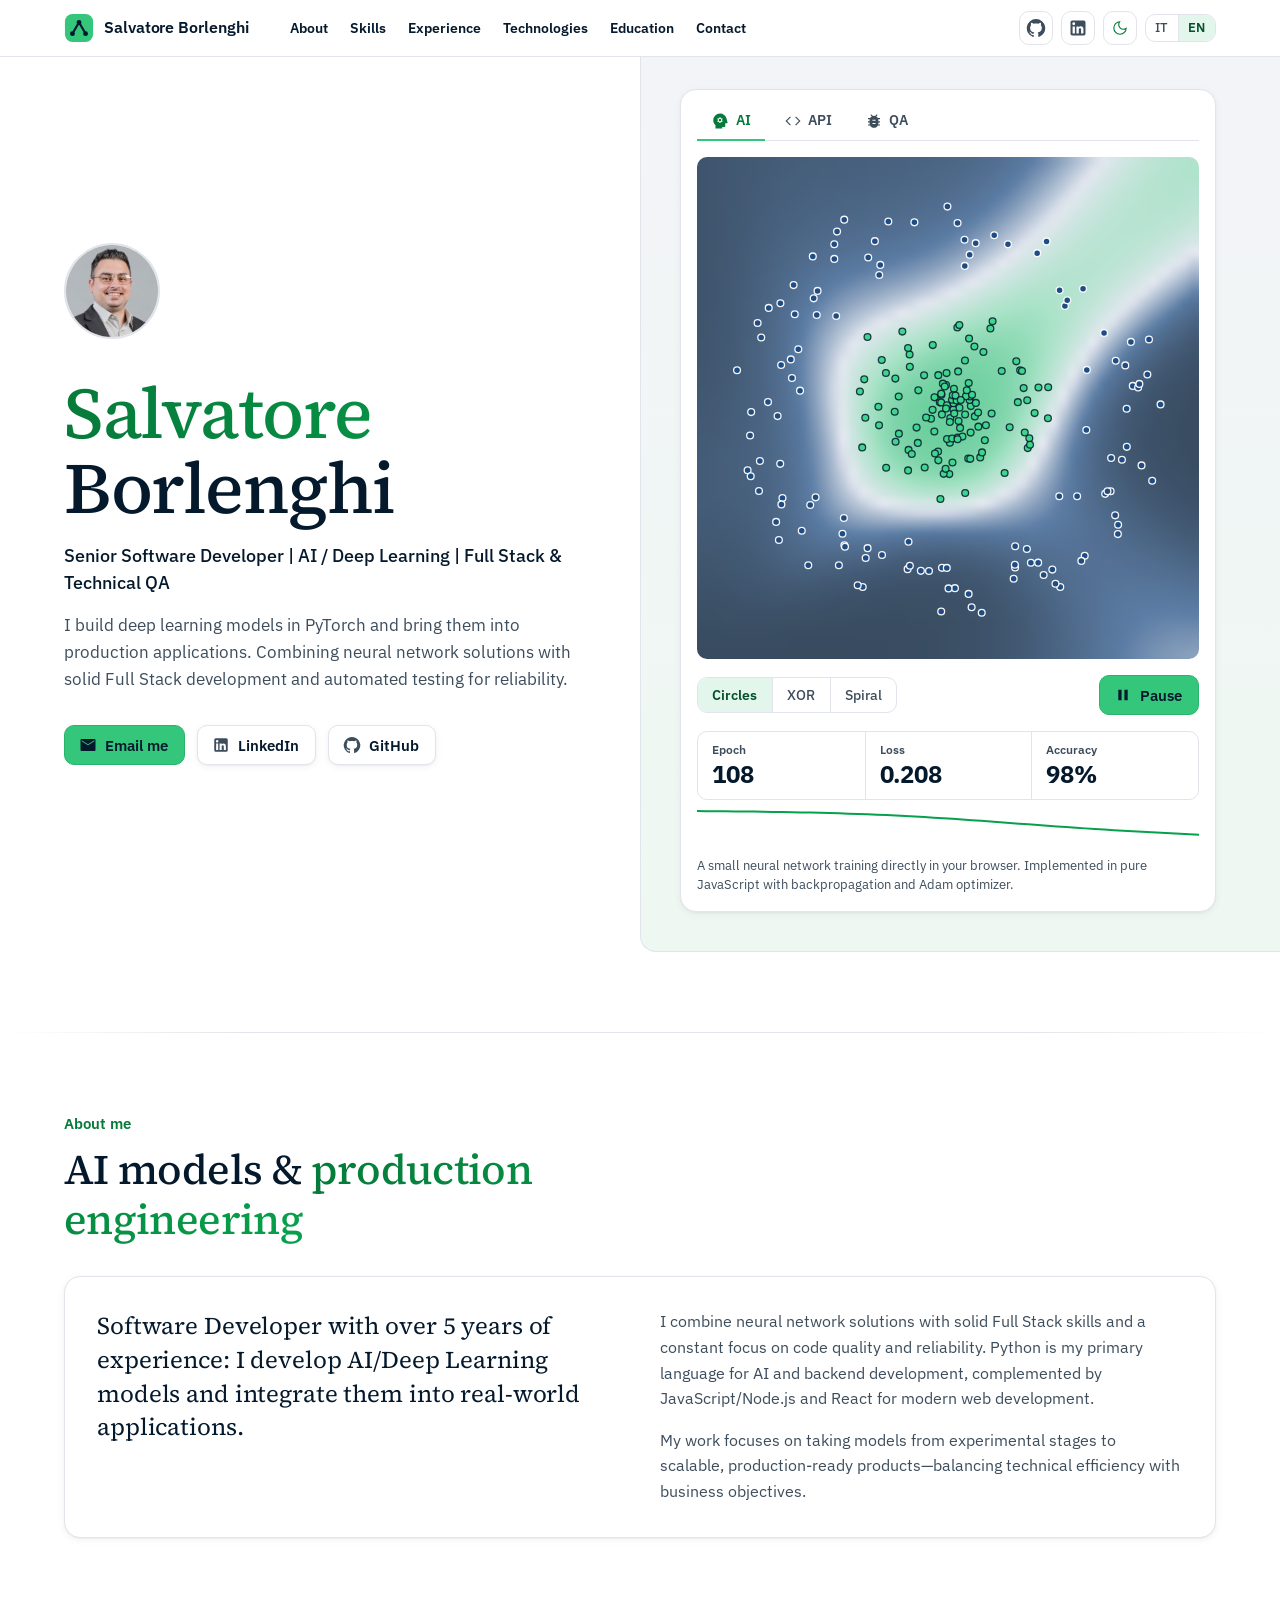
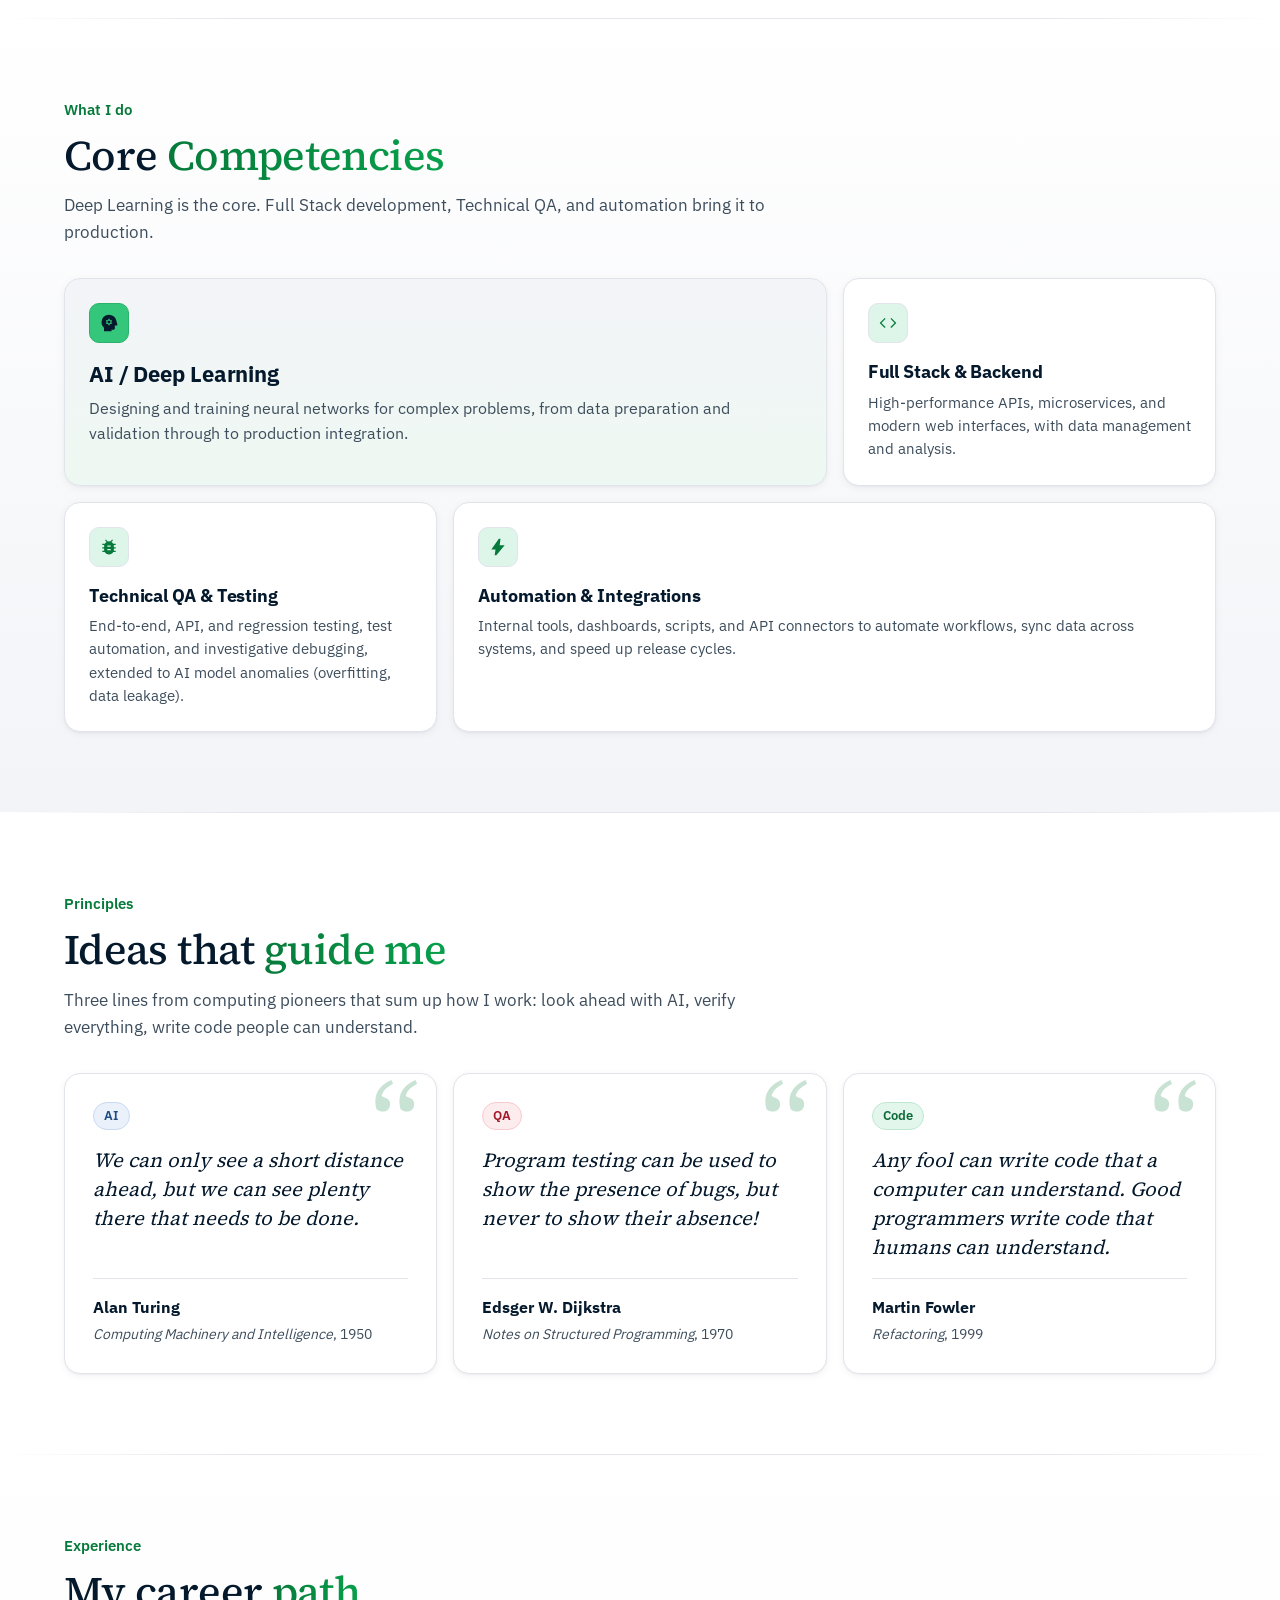
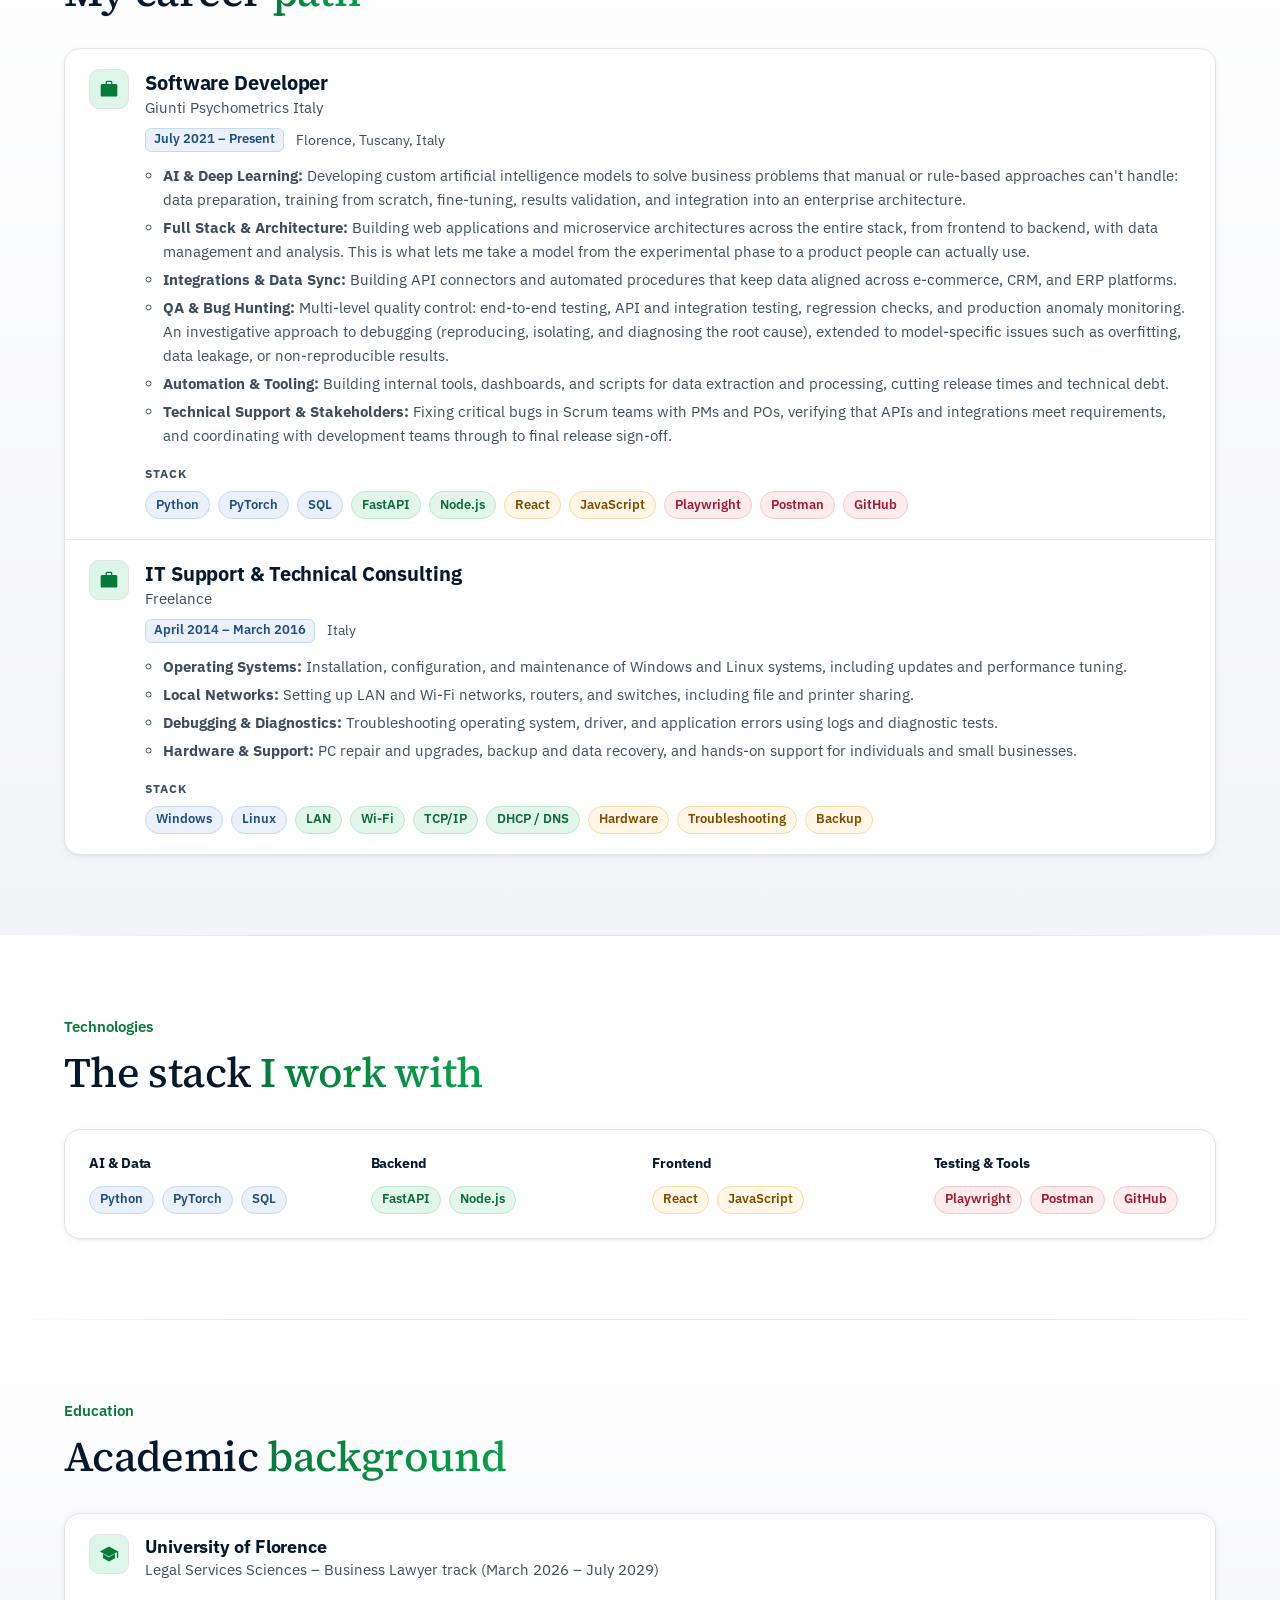
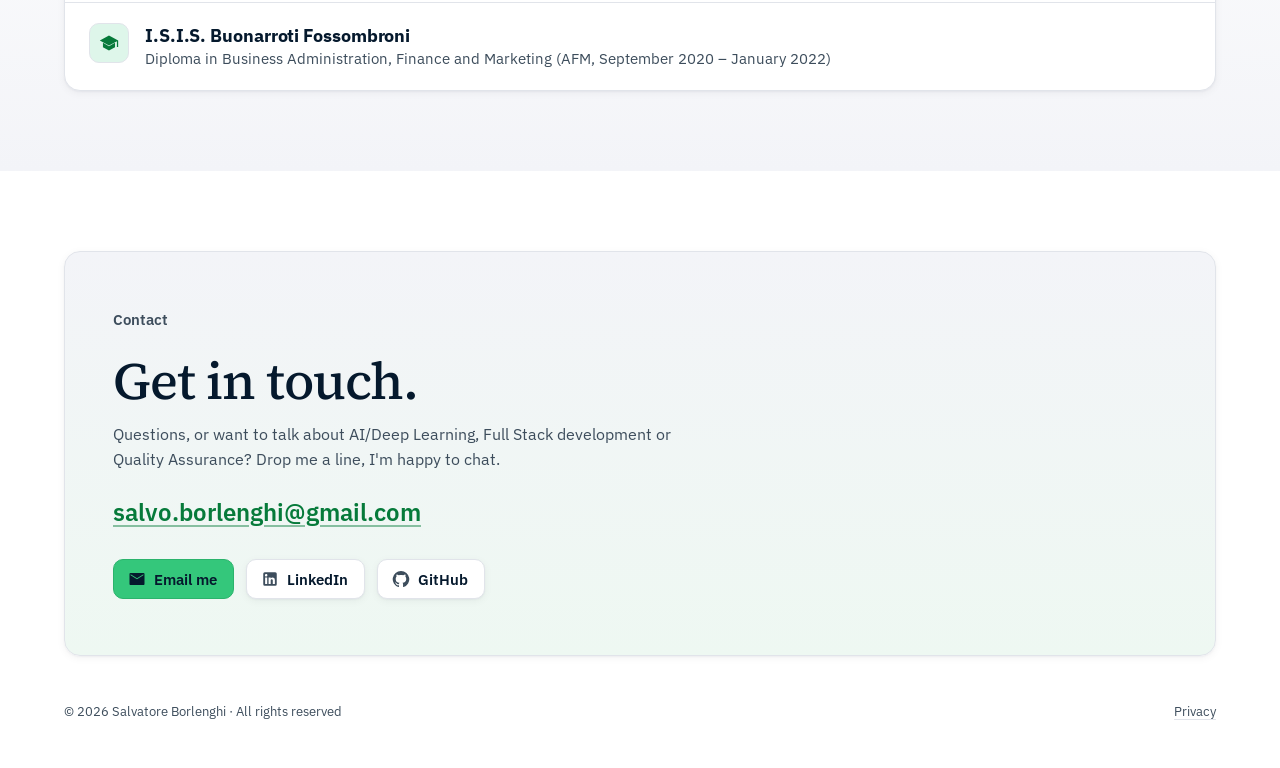
==== commit 3b2c6b30: "Update about, skills and wording - Rewrite skills cards without tool names (IT/EN) - Rename "Automa" ====
--- a/en/index.html
+++ b/en/index.html
@@ -20,7 +20,7 @@
 <meta property="og:image:type" content="image/jpeg">
 <meta property="og:image:width" content="1200">
 <meta property="og:image:height" content="630">
-<meta property="og:image:alt" content="Salvatore Borlenghi, Senior Software Developer: AI / Deep Learning (PyTorch), Full Stack and Technical QA">
+<meta property="og:image:alt" content="Salvatore Borlenghi, Senior Software Developer: AI / Deep Learning, Full Stack and Technical QA">
 <meta property="og:locale" content="en_US">
 <meta property="og:locale:alternate" content="it_IT">
 <meta property="profile:first_name" content="Salvatore">
@@ -29,7 +29,7 @@
 <meta name="twitter:title" content="Salvatore Borlenghi – Senior Software Developer, AI & PyTorch">
 <meta name="twitter:description" content="I build deep learning models in PyTorch and integrate them into production applications.">
 <meta name="twitter:image" content="https://s-borlenghi.github.io/assets/img/og-image.jpg">
-<meta name="twitter:image:alt" content="Salvatore Borlenghi, Senior Software Developer: AI / Deep Learning (PyTorch), Full Stack and Technical QA">
+<meta name="twitter:image:alt" content="Salvatore Borlenghi, Senior Software Developer: AI / Deep Learning, Full Stack and Technical QA">
 <meta name="theme-color" content="#ffffff">
 <!-- Inline theme switcher initialization to prevent FOUT -->
 <script>try{var t=localStorage.getItem("theme");if(t==="light"||t==="dark")document.documentElement.setAttribute("data-theme",t);}catch(e){}</script>
@@ -40,7 +40,7 @@
   "@type": "ProfilePage",
   "url": "https://s-borlenghi.github.io/en/",
   "inLanguage": "en",
-  "dateModified": "2026-09-23",
+  "dateModified": "2026-09-24",
   "name": "Salvatore Borlenghi – Senior Software Developer, AI & PyTorch",
   "mainEntity": {
     "@type": "Person",
@@ -48,7 +48,7 @@
     "url": "https://s-borlenghi.github.io/en/",
     "image": "https://s-borlenghi.github.io/assets/img/foto.jpg",
     "jobTitle": "Senior Software Developer",
-    "description": "Software Developer with 5 years of experience specializing in AI/Deep Learning models in PyTorch, Full Stack development, and automated QA.",
+    "description": "Software Developer with over 5 years of experience: I develop AI/Deep Learning models and integrate them into real-world applications.",
     "worksFor": {
       "@type": "Organization",
       "name": "Giunti Psychometrics Italy"
@@ -67,7 +67,6 @@
       "FastAPI",
       "Node.js",
       "React.js",
-      "Next.js",
       "JavaScript",
       "Playwright",
       "Postman",
@@ -82,7 +81,7 @@
       "name": "University of Florence"
     },
     "sameAs": [
-      "https://www.linkedin.com/in/salvatore-borlenghi",
+      "https://www.linkedin.com/in/salvatoreborlenghi",
       "https://github.com/s-borlenghi"
     ]
   }
@@ -112,7 +111,7 @@
       <a class="text-btn" href="#contact">Contact</a>
     </nav>
     <a class="theme-btn bar-link" href="https://github.com/s-borlenghi" rel="me" aria-label="GitHub" title="GitHub"><svg class="ms" viewBox="0 0 24 24" aria-hidden="true" focusable="false"><path d="M12 1.27a11 11 0 00-3.48 21.46c.55.09.73-.28.73-.55v-1.84c-3.03.64-3.67-1.46-3.67-1.46-.55-1.29-1.28-1.65-1.28-1.65-.92-.65.1-.65.1-.65 1.1 0 1.73 1.1 1.73 1.1.92 1.65 2.57 1.2 3.21.92a2 2 0 01.64-1.47c-2.47-.27-5.04-1.19-5.04-5.5 0-1.1.46-2.1 1.2-2.84a3.76 3.76 0 010-2.93s.91-.28 3.11 1.1c1.8-.49 3.7-.49 5.5 0 2.1-1.38 3.02-1.1 3.02-1.1a3.76 3.76 0 010 2.93c.83.74 1.2 1.74 1.2 2.94 0 4.21-2.57 5.13-5.04 5.4.45.37.82.92.82 2.02v3.03c0 .27.1.64.73.55A11 11 0 0012 1.27"/></svg></a>
-    <a class="theme-btn bar-link" href="https://www.linkedin.com/in/salvatore-borlenghi" rel="me" aria-label="LinkedIn" title="LinkedIn"><svg class="ms" viewBox="0 0 24 24" aria-hidden="true" focusable="false"><path d="M19 3a2 2 0 0 1 2 2v14a2 2 0 0 1-2 2H5a2 2 0 0 1-2-2V5a2 2 0 0 1 2-2h14m-.5 15.5v-5.3a3.26 3.26 0 0 0-3.26-3.26c-.85 0-1.84.52-2.32 1.3v-1.11h-2.79v8.37h2.79v-4.93c0-.77.62-1.4 1.39-1.4a1.4 1.4 0 0 1 1.4 1.4v4.93h2.79M6.88 8.56a1.68 1.68 0 0 0 1.68-1.68c0-.93-.75-1.69-1.68-1.69a1.69 1.69 0 0 0-1.69 1.69c0 .93.76 1.68 1.69 1.68m1.39 9.94v-8.37H5.5v8.37h2.77z"/></svg></a>
+    <a class="theme-btn bar-link" href="https://www.linkedin.com/in/salvatoreborlenghi" rel="me" aria-label="LinkedIn" title="LinkedIn"><svg class="ms" viewBox="0 0 24 24" aria-hidden="true" focusable="false"><path d="M19 3a2 2 0 0 1 2 2v14a2 2 0 0 1-2 2H5a2 2 0 0 1-2-2V5a2 2 0 0 1 2-2h14m-.5 15.5v-5.3a3.26 3.26 0 0 0-3.26-3.26c-.85 0-1.84.52-2.32 1.3v-1.11h-2.79v8.37h2.79v-4.93c0-.77.62-1.4 1.39-1.4a1.4 1.4 0 0 1 1.4 1.4v4.93h2.79M6.88 8.56a1.68 1.68 0 0 0 1.68-1.68c0-.93-.75-1.69-1.68-1.69a1.69 1.69 0 0 0-1.69 1.69c0 .93.76 1.68 1.69 1.68m1.39 9.94v-8.37H5.5v8.37h2.77z"/></svg></a>
     <button type="button" class="theme-btn" id="theme-toggle" data-label-dark="Switch to dark theme" data-label-light="Switch to light theme" aria-label="Switch to dark theme" title="Switch to dark theme"><svg class="ms i-light" viewBox="0 -960 960 960" aria-hidden="true" focusable="false"><path d="M579-381q41-41 41-99t-41-99q-41-41-99-41t-99 41q-41 41-41 99t41 99q41 41 99 41t99-41Zm-240.5 42.5Q280-397 280-480t58.5-141.5Q397-680 480-680t141.5 58.5Q680-563 680-480t-58.5 141.5Q563-280 480-280t-141.5-58.5ZM200-450H40v-60h160v60Zm720 0H760v-60h160v60ZM450-760v-160h60v160h-60Zm0 720v-160h60v160h-60ZM262-658l-100-97 43-44 96 100-39 41Zm494 496-98-100 41-41 99 98-42 43Zm-99-537 98-99 44 42-99 98-43-41ZM162-205l99-98 42 42-98 99-43-43Zm318-275Z"/></svg><svg class="ms i-dark" viewBox="0 -960 960 960" aria-hidden="true" focusable="false"><path d="M480-120q-150 0-255-105T120-480q0-150 105-255t255-105q8 0 17 .5t23 1.5q-36 32-56 79t-20 99q0 90 63 153t153 63q52 0 99-18.5t79-51.5q1 12 1.5 19.5t.5 14.5q0 150-105 255T480-120Zm0-60q109 0 190-67.5T771-406q-25 11-53.67 16.5Q688.67-384 660-384q-114.69 0-195.34-80.66Q384-545.31 384-660q0-24 5-51.5t18-62.5q-98 27-162.5 109.5T180-480q0 125 87.5 212.5T480-180Zm-4-297Z"/></svg></button>
     <nav class="segmented small" aria-label="Language selector">
       <a href="../it/" hreflang="it" lang="it">IT</a>
@@ -127,11 +126,11 @@
     <div class="hero-text">
       <img class="avatar" src="../assets/img/foto.jpg" alt="Photo of Salvatore Borlenghi" width="285" height="285">
       <h1><span class="grad">Salvatore</span> Borlenghi</h1>
-      <p class="role">Senior Software Developer | AI / Deep Learning (PyTorch) | Full Stack & Technical QA</p>
+      <p class="role">Senior Software Developer | AI / Deep Learning | Full Stack & Technical QA</p>
       <p class="pitch">I build deep learning models in PyTorch and bring them into production applications. Combining neural network solutions with solid Full Stack development and automated testing for reliability.</p>
       <div class="actions">
         <a class="btn contained" href="mailto:salvo.borlenghi@gmail.com"><svg class="ms" viewBox="0 -960 960 960" aria-hidden="true" focusable="false"><path d="M140-160q-24 0-42-18t-18-42v-520q0-24 18-42t42-18h680q24 0 42 18t18 42v520q0 24-18 42t-42 18H140Zm340-302 340-223v-55L480-522 140-740v55l340 223Z"/></svg>Email me</a>
-        <a class="btn outlined" href="https://www.linkedin.com/in/salvatore-borlenghi" rel="me"><svg class="ms" viewBox="0 0 24 24" aria-hidden="true" focusable="false"><path d="M19 3a2 2 0 0 1 2 2v14a2 2 0 0 1-2 2H5a2 2 0 0 1-2-2V5a2 2 0 0 1 2-2h14m-.5 15.5v-5.3a3.26 3.26 0 0 0-3.26-3.26c-.85 0-1.84.52-2.32 1.3v-1.11h-2.79v8.37h2.79v-4.93c0-.77.62-1.4 1.39-1.4a1.4 1.4 0 0 1 1.4 1.4v4.93h2.79M6.88 8.56a1.68 1.68 0 0 0 1.68-1.68c0-.93-.75-1.69-1.68-1.69a1.69 1.69 0 0 0-1.69 1.69c0 .93.76 1.68 1.69 1.68m1.39 9.94v-8.37H5.5v8.37h2.77z"/></svg>LinkedIn</a>
+        <a class="btn outlined" href="https://www.linkedin.com/in/salvatoreborlenghi" rel="me"><svg class="ms" viewBox="0 0 24 24" aria-hidden="true" focusable="false"><path d="M19 3a2 2 0 0 1 2 2v14a2 2 0 0 1-2 2H5a2 2 0 0 1-2-2V5a2 2 0 0 1 2-2h14m-.5 15.5v-5.3a3.26 3.26 0 0 0-3.26-3.26c-.85 0-1.84.52-2.32 1.3v-1.11h-2.79v8.37h2.79v-4.93c0-.77.62-1.4 1.39-1.4a1.4 1.4 0 0 1 1.4 1.4v4.93h2.79M6.88 8.56a1.68 1.68 0 0 0 1.68-1.68c0-.93-.75-1.69-1.68-1.69a1.69 1.69 0 0 0-1.69 1.69c0 .93.76 1.68 1.69 1.68m1.39 9.94v-8.37H5.5v8.37h2.77z"/></svg>LinkedIn</a>
         <a class="btn outlined" href="https://github.com/s-borlenghi" rel="me"><svg class="ms" viewBox="0 0 24 24" aria-hidden="true" focusable="false"><path d="M12 1.27a11 11 0 00-3.48 21.46c.55.09.73-.28.73-.55v-1.84c-3.03.64-3.67-1.46-3.67-1.46-.55-1.29-1.28-1.65-1.28-1.65-.92-.65.1-.65.1-.65 1.1 0 1.73 1.1 1.73 1.1.92 1.65 2.57 1.2 3.21.92a2 2 0 01.64-1.47c-2.47-.27-5.04-1.19-5.04-5.5 0-1.1.46-2.1 1.2-2.84a3.76 3.76 0 010-2.93s.91-.28 3.11 1.1c1.8-.49 3.7-.49 5.5 0 2.1-1.38 3.02-1.1 3.02-1.1a3.76 3.76 0 010 2.93c.83.74 1.2 1.74 1.2 2.94 0 4.21-2.57 5.13-5.04 5.4.45.37.82.92.82 2.02v3.03c0 .27.1.64.73.55A11 11 0 0012 1.27"/></svg>GitHub</a>
       </div>
     </div>
@@ -229,7 +228,7 @@
   <section class="section" id="about">
     <div class="sec-head"><p class="eyebrow">About me</p><h2>AI models & <span class="grad">production engineering</span></h2></div>
     <div class="card about">
-      <p class="lead">Software Developer with 5 years of experience specializing in developing AI/Deep Learning models and integrating them into real-world applications.</p>
+      <p class="lead">Software Developer with over 5 years of experience: I develop AI/Deep Learning models and integrate them into real-world applications.</p>
       <div class="about-text">
         <p>I combine neural network solutions with solid Full Stack skills and a constant focus on code quality and reliability. Python is my primary language for AI and backend development, complemented by JavaScript/Node.js and React for modern web development.</p>
         <p>My work focuses on taking models from experimental stages to scalable, production-ready products—balancing technical efficiency with business objectives.</p>
@@ -243,23 +242,23 @@
     <div class="skills">
       <article class="card skill">
         <span class="icon-badge"><svg class="ms" viewBox="0 -960 960 960" aria-hidden="true" focusable="false"><path d="M449-374h60l3-44q12-2 22.5-8.5T553-441l42 14 28-48-30-24q5-14 5-29t-5-29l30-24-28-48-42 14q-8-8-19-14t-22-9l-3-44h-60l-3 44q-11 3-22 9t-19 14l-42-14-28 48 30 24q-5 14-5 29t5 29l-30 24 28 48 42-14q8 8 18.5 14.5T446-418l3 44Zm-19.5-104.5Q409-499 409-528t20.5-49.5Q450-598 479-598t49.5 20.5Q549-557 549-528t-20.5 49.5Q508-458 479-458t-49.5-20.5ZM240-80v-172q-57-52-88.5-121.5T120-520q0-150 105-255t255-105q125 0 221.5 73.5T827-615l55 218q4 14-5 25.5T853-360h-93v140q0 25-17.5 42.5T700-160H600v80H240Z"/></svg></span>
-        <h3>AI / Deep Learning (PyTorch)</h3>
-        <p>Designing and training neural networks for complex non-rule-based problems. Full lifecycle management from data prep to validation and production integration.</p>
+        <h3>AI / Deep Learning</h3>
+        <p>Designing and training neural networks for complex problems, from data preparation and validation through to production integration.</p>
       </article>
       <article class="card skill">
         <span class="icon-badge"><svg class="ms" viewBox="0 -960 960 960" aria-hidden="true" focusable="false"><path d="M320-242 80-482l242-242 43 43-199 199 197 197-43 43Zm318 2-43-43 199-199-197-197 43-43 240 240-242 242Z"/></svg></span>
         <h3>Full Stack & Backend</h3>
-        <p>High-performance APIs with FastAPI or Node.js. Modern frontend interfaces using React, with database engineering in SQL.</p>
+        <p>High-performance APIs, microservices, and modern web interfaces, with data management and analysis.</p>
       </article>
       <article class="card skill">
         <span class="icon-badge"><svg class="ms" viewBox="0 -960 960 960" aria-hidden="true" focusable="false"><path d="M480-120q-65 0-121-31t-83-89H160v-60h92q-7-26-7-52.5V-406h-85v-60h85q0-29 .5-57.5T254-580h-94v-60h120q14-28 37-49t51-35l-77-76 40-40 94 94q28-10 56.5-10t56.5 10l94-94 40 40-76 76q28 14 49.5 35.5T683-640h117v60h-94q9 28 8.5 56.5T714-466h86v60h-86q0 27 .5 53.5T708-300h92v60H685q-26 59-82.5 89.5T480-120Zm-80-200h160v-60H400v60Zm0-173h160v-60H400v60Z"/></svg></span>
-        <h3>Technical QA & Automation</h3>
-        <p>Multi-level quality control (Playwright, Postman), automated testing, and investigating model anomalies like overfitting, data leakage, and non-reproducibility.</p>
+        <h3>Technical QA & Testing</h3>
+        <p>End-to-end, API, and regression testing, test automation, and investigative debugging, extended to AI model anomalies (overfitting, data leakage).</p>
       </article>
       <article class="card skill">
         <span class="icon-badge"><svg class="ms" viewBox="0 -960 960 960" aria-hidden="true" focusable="false"><path d="m320-80 40-280H160l360-520h80l-40 320h240L400-80h-80Z"/></svg></span>
-        <h3>Automation & Workflows</h3>
-        <p>Internal tools, Python scripting, and dashboards to streamline workflows, reduce technical debt, and accelerate release cycles.</p>
+        <h3>Automation & Integrations</h3>
+        <p>Internal tools, dashboards, scripts, and API connectors to automate workflows, sync data across systems, and speed up release cycles.</p>
       </article>
     </div>
   </section>
@@ -295,17 +294,17 @@
         <div>
           <h3>Software Developer</h3>
           <p class="meta">Giunti Psychometrics Italy</p>
-          <p class="when"><span class="pill">July 2021 – Present</span><span class="where">Florence, Italy</span></p>
+          <p class="when"><span class="pill">July 2021 – Present</span><span class="where">Florence, Tuscany, Italy</span></p>
           <ul>
-            <li><strong>AI & Deep Learning:</strong> Developing custom artificial intelligence models to solve business problems that traditional approaches can't handle: data preparation, training from scratch, fine-tuning, validation, and integration into an enterprise architecture.</li>
-            <li><strong>Full Stack & Architecture:</strong> Building web applications and microservices, from frontend to backend, with data management and analysis.</li>
+            <li><strong>AI & Deep Learning:</strong> Developing custom artificial intelligence models to solve business problems that manual or rule-based approaches can't handle: data preparation, training from scratch, fine-tuning, results validation, and integration into an enterprise architecture.</li>
+            <li><strong>Full Stack & Architecture:</strong> Building web applications and microservice architectures across the entire stack, from frontend to backend, with data management and analysis. This is what lets me take a model from the experimental phase to a product people can actually use.</li>
             <li><strong>Integrations & Data Sync:</strong> Building API connectors and automated procedures that keep data aligned across e-commerce, CRM, and ERP platforms.</li>
-            <li><strong>QA & Bug Hunting:</strong> Multi-level quality control (end-to-end, API, and regression testing), production anomaly monitoring, and analysis of recurring bug patterns. Deep debugging of model anomalies (overfitting, data leakage, reproducibility).</li>
+            <li><strong>QA & Bug Hunting:</strong> Multi-level quality control: end-to-end testing, API and integration testing, regression checks, and production anomaly monitoring. An investigative approach to debugging (reproducing, isolating, and diagnosing the root cause), extended to model-specific issues such as overfitting, data leakage, or non-reproducible results.</li>
             <li><strong>Automation & Tooling:</strong> Building internal tools, dashboards, and scripts for data extraction and processing, cutting release times and technical debt.</li>
-            <li><strong>Technical Support & Stakeholders:</strong> Fixing critical bugs in Scrum teams alongside PMs and POs, verifying API compliance with requirements, and coordinating with development teams through to final release sign-off.</li>
+            <li><strong>Technical Support & Stakeholders:</strong> Fixing critical bugs in Scrum teams with PMs and POs, verifying that APIs and integrations meet requirements, and coordinating with development teams through to final release sign-off.</li>
           </ul>
           <p class="job-stack-label">Stack</p>
-          <ul class="chips job-stack"><li class="chip c-blue">Python</li><li class="chip c-blue">PyTorch</li><li class="chip c-blue">SQL</li><li class="chip c-green">FastAPI</li><li class="chip c-green">Node.js</li><li class="chip c-amber">React</li><li class="chip c-amber">Next.js</li><li class="chip c-amber">JavaScript</li><li class="chip c-red">Playwright</li><li class="chip c-red">Postman</li><li class="chip c-red">GitHub</li></ul>
+          <ul class="chips job-stack"><li class="chip c-blue">Python</li><li class="chip c-blue">PyTorch</li><li class="chip c-blue">SQL</li><li class="chip c-green">FastAPI</li><li class="chip c-green">Node.js</li><li class="chip c-amber">React</li><li class="chip c-amber">JavaScript</li><li class="chip c-red">Playwright</li><li class="chip c-red">Postman</li><li class="chip c-red">GitHub</li></ul>
         </div>
       </li>
       <li>
@@ -333,7 +332,7 @@
     <div class="card stack">
       <div><h3>AI & Data</h3><ul class="chips c-blue"><li class="chip">Python</li><li class="chip">PyTorch</li><li class="chip">SQL</li></ul></div>
       <div><h3>Backend</h3><ul class="chips c-green"><li class="chip">FastAPI</li><li class="chip">Node.js</li></ul></div>
-      <div><h3>Frontend</h3><ul class="chips c-amber"><li class="chip">React</li><li class="chip">Next.js</li><li class="chip">JavaScript</li></ul></div>
+      <div><h3>Frontend</h3><ul class="chips c-amber"><li class="chip">React</li><li class="chip">JavaScript</li></ul></div>
       <div><h3>Testing & Tools</h3><ul class="chips c-red"><li class="chip">Playwright</li><li class="chip">Postman</li><li class="chip">GitHub</li></ul></div>
     </div>
   </section>
@@ -356,7 +355,7 @@
       <a class="mail" href="mailto:salvo.borlenghi@gmail.com">salvo.borlenghi@gmail.com</a>
       <div class="actions">
         <a class="btn contained" href="mailto:salvo.borlenghi@gmail.com"><svg class="ms" viewBox="0 -960 960 960" aria-hidden="true" focusable="false"><path d="M140-160q-24 0-42-18t-18-42v-520q0-24 18-42t42-18h680q24 0 42 18t18 42v520q0 24-18 42t-42 18H140Zm340-302 340-223v-55L480-522 140-740v55l340 223Z"/></svg>Email me</a>
-        <a class="btn outlined" href="https://www.linkedin.com/in/salvatore-borlenghi" rel="me"><svg class="ms" viewBox="0 0 24 24" aria-hidden="true" focusable="false"><path d="M19 3a2 2 0 0 1 2 2v14a2 2 0 0 1-2 2H5a2 2 0 0 1-2-2V5a2 2 0 0 1 2-2h14m-.5 15.5v-5.3a3.26 3.26 0 0 0-3.26-3.26c-.85 0-1.84.52-2.32 1.3v-1.11h-2.79v8.37h2.79v-4.93c0-.77.62-1.4 1.39-1.4a1.4 1.4 0 0 1 1.4 1.4v4.93h2.79M6.88 8.56a1.68 1.68 0 0 0 1.68-1.68c0-.93-.75-1.69-1.68-1.69a1.69 1.69 0 0 0-1.69 1.69c0 .93.76 1.68 1.69 1.68m1.39 9.94v-8.37H5.5v8.37h2.77z"/></svg>LinkedIn</a>
+        <a class="btn outlined" href="https://www.linkedin.com/in/salvatoreborlenghi" rel="me"><svg class="ms" viewBox="0 0 24 24" aria-hidden="true" focusable="false"><path d="M19 3a2 2 0 0 1 2 2v14a2 2 0 0 1-2 2H5a2 2 0 0 1-2-2V5a2 2 0 0 1 2-2h14m-.5 15.5v-5.3a3.26 3.26 0 0 0-3.26-3.26c-.85 0-1.84.52-2.32 1.3v-1.11h-2.79v8.37h2.79v-4.93c0-.77.62-1.4 1.39-1.4a1.4 1.4 0 0 1 1.4 1.4v4.93h2.79M6.88 8.56a1.68 1.68 0 0 0 1.68-1.68c0-.93-.75-1.69-1.68-1.69a1.69 1.69 0 0 0-1.69 1.69c0 .93.76 1.68 1.69 1.68m1.39 9.94v-8.37H5.5v8.37h2.77z"/></svg>LinkedIn</a>
         <a class="btn outlined" href="https://github.com/s-borlenghi" rel="me"><svg class="ms" viewBox="0 0 24 24" aria-hidden="true" focusable="false"><path d="M12 1.27a11 11 0 00-3.48 21.46c.55.09.73-.28.73-.55v-1.84c-3.03.64-3.67-1.46-3.67-1.46-.55-1.29-1.28-1.65-1.28-1.65-.92-.65.1-.65.1-.65 1.1 0 1.73 1.1 1.73 1.1.92 1.65 2.57 1.2 3.21.92a2 2 0 01.64-1.47c-2.47-.27-5.04-1.19-5.04-5.5 0-1.1.46-2.1 1.2-2.84a3.76 3.76 0 010-2.93s.91-.28 3.11 1.1c1.8-.49 3.7-.49 5.5 0 2.1-1.38 3.02-1.1 3.02-1.1a3.76 3.76 0 010 2.93c.83.74 1.2 1.74 1.2 2.94 0 4.21-2.57 5.13-5.04 5.4.45.37.82.92.82 2.02v3.03c0 .27.1.64.73.55A11 11 0 0012 1.27"/></svg>GitHub</a>
       </div>
     </div>
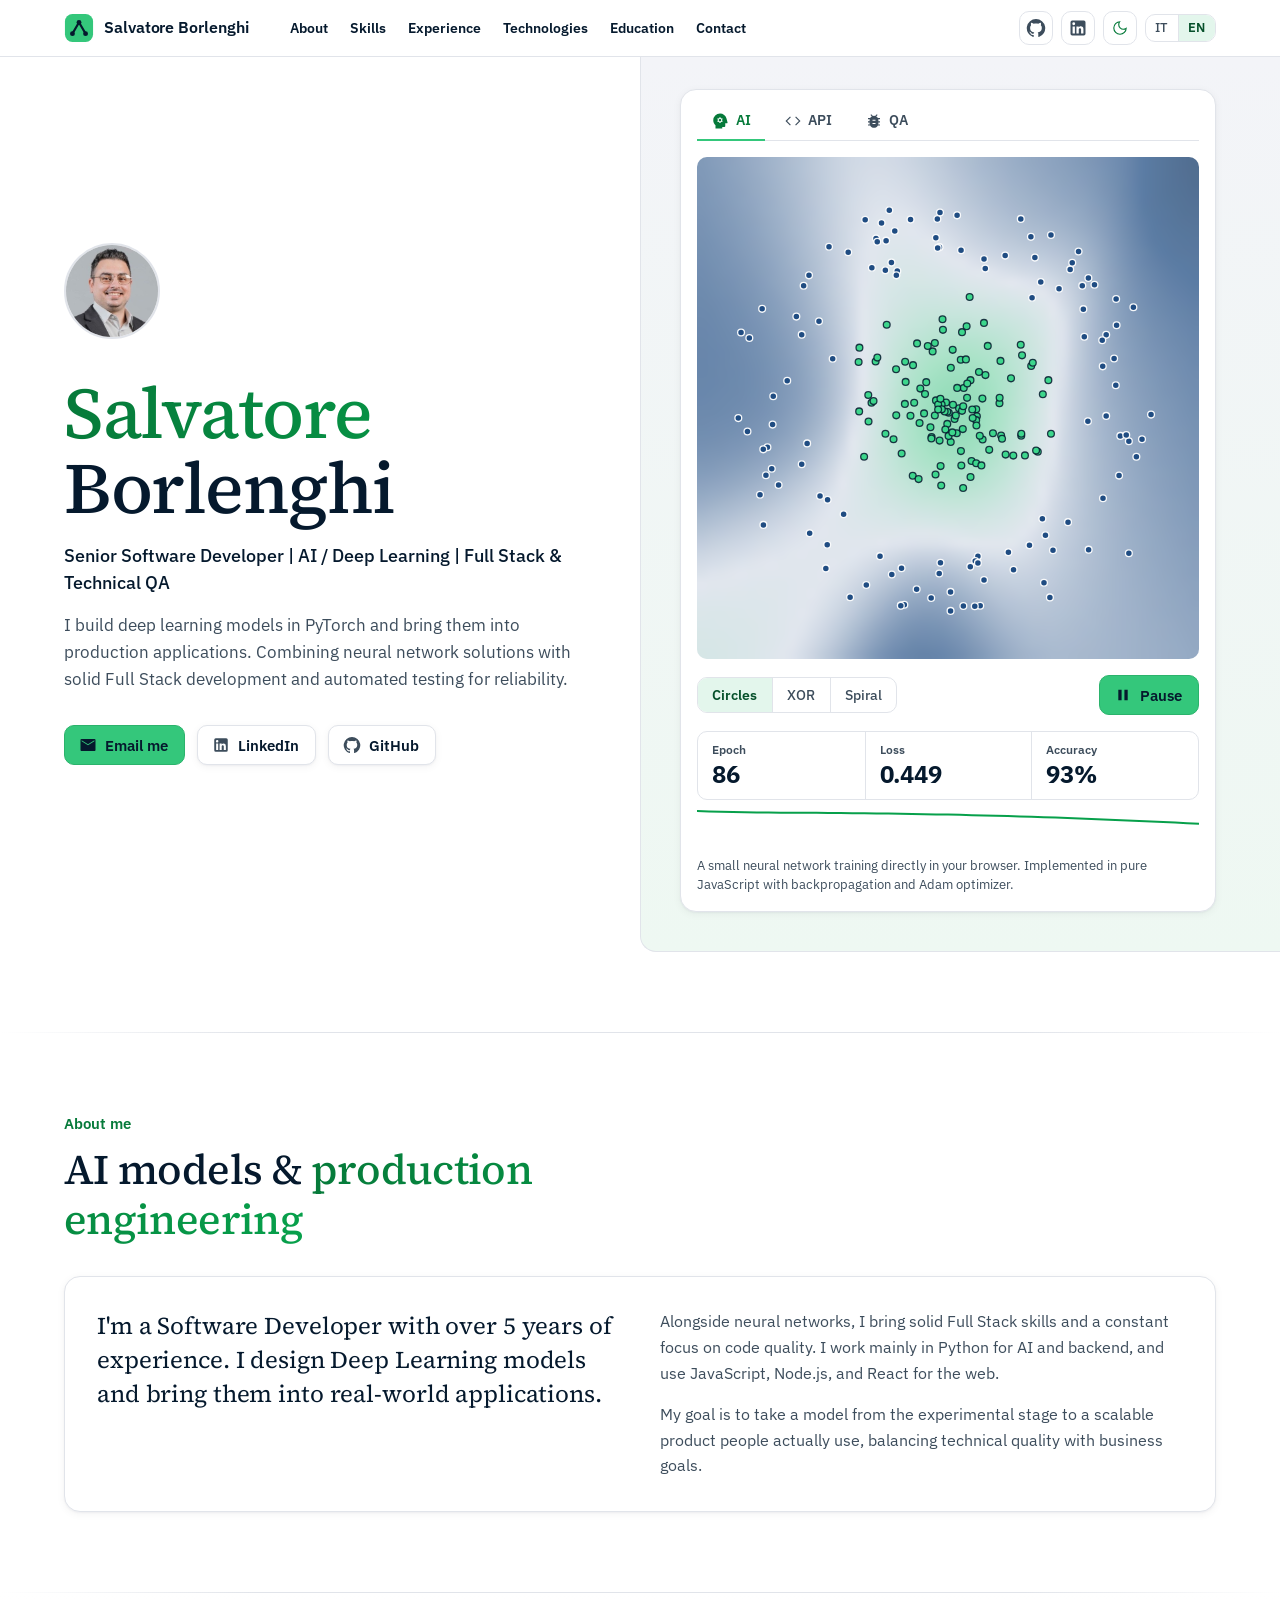
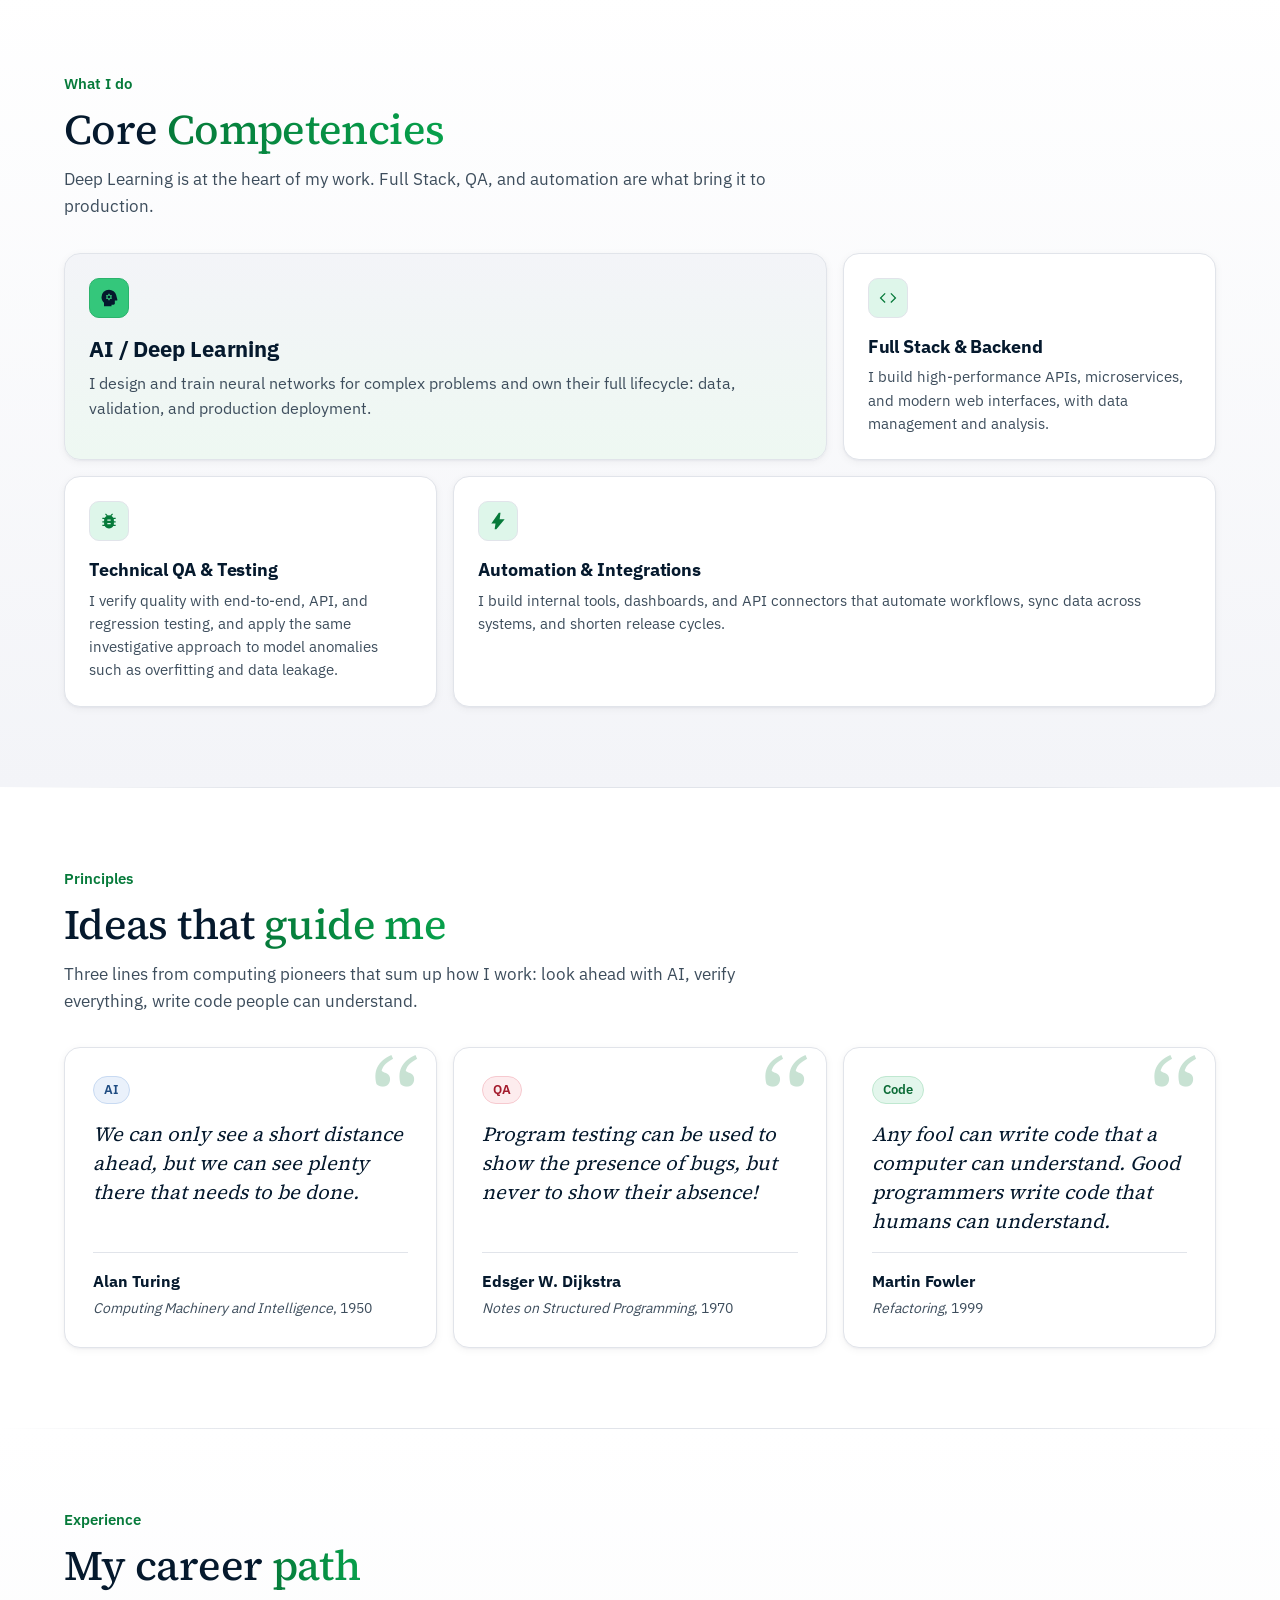
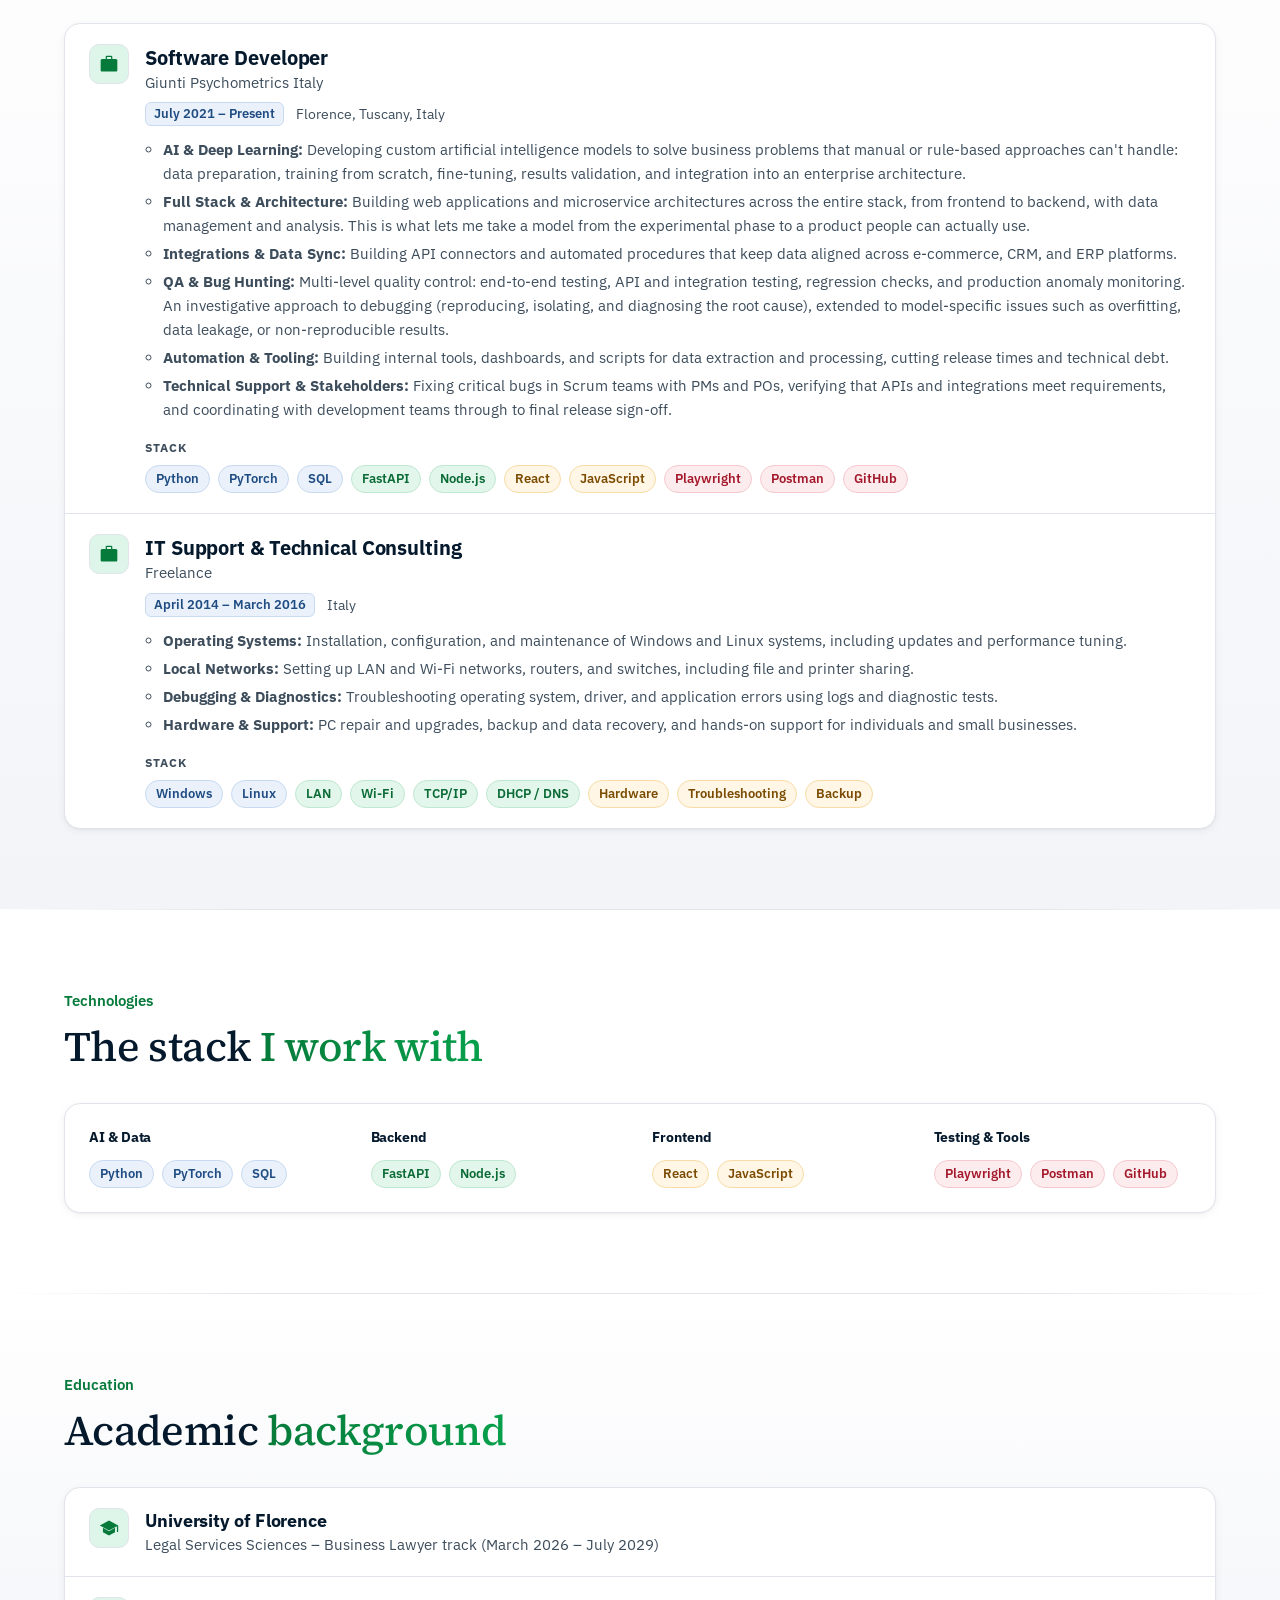
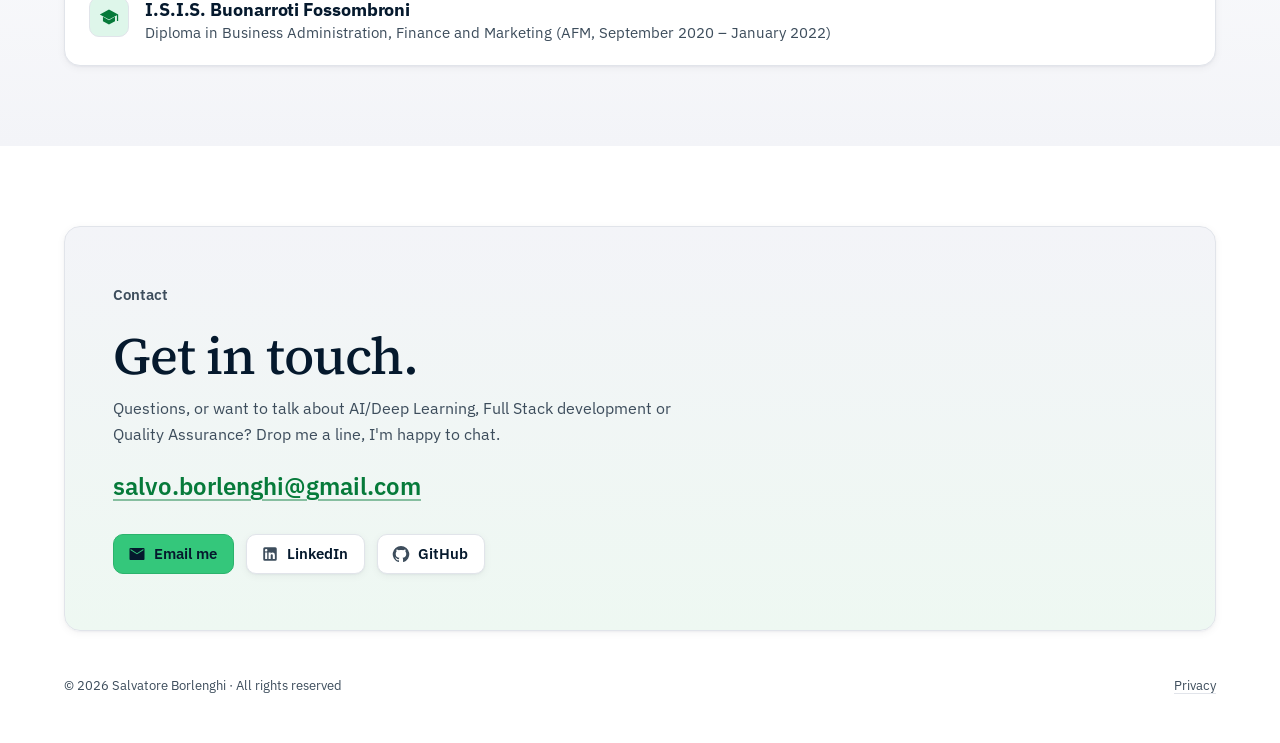
==== commit 764fc30f: "Rewrite about and skills copy for readability (IT/EN) - Rework about lead into two short first-perso" ====
--- a/en/index.html
+++ b/en/index.html
@@ -48,7 +48,7 @@
     "url": "https://s-borlenghi.github.io/en/",
     "image": "https://s-borlenghi.github.io/assets/img/foto.jpg",
     "jobTitle": "Senior Software Developer",
-    "description": "Software Developer with over 5 years of experience: I develop AI/Deep Learning models and integrate them into real-world applications.",
+    "description": "I'm a Software Developer with over 5 years of experience. I design Deep Learning models and bring them into real-world applications.",
     "worksFor": {
       "@type": "Organization",
       "name": "Giunti Psychometrics Italy"
@@ -228,37 +228,37 @@
   <section class="section" id="about">
     <div class="sec-head"><p class="eyebrow">About me</p><h2>AI models & <span class="grad">production engineering</span></h2></div>
     <div class="card about">
-      <p class="lead">Software Developer with over 5 years of experience: I develop AI/Deep Learning models and integrate them into real-world applications.</p>
+      <p class="lead">I'm a Software Developer with over 5 years of experience. I design Deep Learning models and bring them into real-world applications.</p>
       <div class="about-text">
-        <p>I combine neural network solutions with solid Full Stack skills and a constant focus on code quality and reliability. Python is my primary language for AI and backend development, complemented by JavaScript/Node.js and React for modern web development.</p>
-        <p>My work focuses on taking models from experimental stages to scalable, production-ready products—balancing technical efficiency with business objectives.</p>
+        <p>Alongside neural networks, I bring solid Full Stack skills and a constant focus on code quality. I work mainly in Python for AI and backend, and use JavaScript, Node.js, and React for the web.</p>
+        <p>My goal is to take a model from the experimental stage to a scalable product people actually use, balancing technical quality with business goals.</p>
       </div>
     </div>
   </section>
 
   <!-- Skills Section -->
   <section class="section alt" id="skills">
-    <div class="sec-head"><p class="eyebrow">What I do</p><h2>Core <span class="grad">Competencies</span></h2><p class="sec-sub">Deep Learning is the core. Full Stack development, Technical QA, and automation bring it to production.</p></div>
+    <div class="sec-head"><p class="eyebrow">What I do</p><h2>Core <span class="grad">Competencies</span></h2><p class="sec-sub">Deep Learning is at the heart of my work. Full Stack, QA, and automation are what bring it to production.</p></div>
     <div class="skills">
       <article class="card skill">
         <span class="icon-badge"><svg class="ms" viewBox="0 -960 960 960" aria-hidden="true" focusable="false"><path d="M449-374h60l3-44q12-2 22.5-8.5T553-441l42 14 28-48-30-24q5-14 5-29t-5-29l30-24-28-48-42 14q-8-8-19-14t-22-9l-3-44h-60l-3 44q-11 3-22 9t-19 14l-42-14-28 48 30 24q-5 14-5 29t5 29l-30 24 28 48 42-14q8 8 18.5 14.5T446-418l3 44Zm-19.5-104.5Q409-499 409-528t20.5-49.5Q450-598 479-598t49.5 20.5Q549-557 549-528t-20.5 49.5Q508-458 479-458t-49.5-20.5ZM240-80v-172q-57-52-88.5-121.5T120-520q0-150 105-255t255-105q125 0 221.5 73.5T827-615l55 218q4 14-5 25.5T853-360h-93v140q0 25-17.5 42.5T700-160H600v80H240Z"/></svg></span>
         <h3>AI / Deep Learning</h3>
-        <p>Designing and training neural networks for complex problems, from data preparation and validation through to production integration.</p>
+        <p>I design and train neural networks for complex problems and own their full lifecycle: data, validation, and production deployment.</p>
       </article>
       <article class="card skill">
         <span class="icon-badge"><svg class="ms" viewBox="0 -960 960 960" aria-hidden="true" focusable="false"><path d="M320-242 80-482l242-242 43 43-199 199 197 197-43 43Zm318 2-43-43 199-199-197-197 43-43 240 240-242 242Z"/></svg></span>
         <h3>Full Stack & Backend</h3>
-        <p>High-performance APIs, microservices, and modern web interfaces, with data management and analysis.</p>
+        <p>I build high-performance APIs, microservices, and modern web interfaces, with data management and analysis.</p>
       </article>
       <article class="card skill">
         <span class="icon-badge"><svg class="ms" viewBox="0 -960 960 960" aria-hidden="true" focusable="false"><path d="M480-120q-65 0-121-31t-83-89H160v-60h92q-7-26-7-52.5V-406h-85v-60h85q0-29 .5-57.5T254-580h-94v-60h120q14-28 37-49t51-35l-77-76 40-40 94 94q28-10 56.5-10t56.5 10l94-94 40 40-76 76q28 14 49.5 35.5T683-640h117v60h-94q9 28 8.5 56.5T714-466h86v60h-86q0 27 .5 53.5T708-300h92v60H685q-26 59-82.5 89.5T480-120Zm-80-200h160v-60H400v60Zm0-173h160v-60H400v60Z"/></svg></span>
         <h3>Technical QA & Testing</h3>
-        <p>End-to-end, API, and regression testing, test automation, and investigative debugging, extended to AI model anomalies (overfitting, data leakage).</p>
+        <p>I verify quality with end-to-end, API, and regression testing, and apply the same investigative approach to model anomalies such as overfitting and data leakage.</p>
       </article>
       <article class="card skill">
         <span class="icon-badge"><svg class="ms" viewBox="0 -960 960 960" aria-hidden="true" focusable="false"><path d="m320-80 40-280H160l360-520h80l-40 320h240L400-80h-80Z"/></svg></span>
         <h3>Automation & Integrations</h3>
-        <p>Internal tools, dashboards, scripts, and API connectors to automate workflows, sync data across systems, and speed up release cycles.</p>
+        <p>I build internal tools, dashboards, and API connectors that automate workflows, sync data across systems, and shorten release cycles.</p>
       </article>
     </div>
   </section>
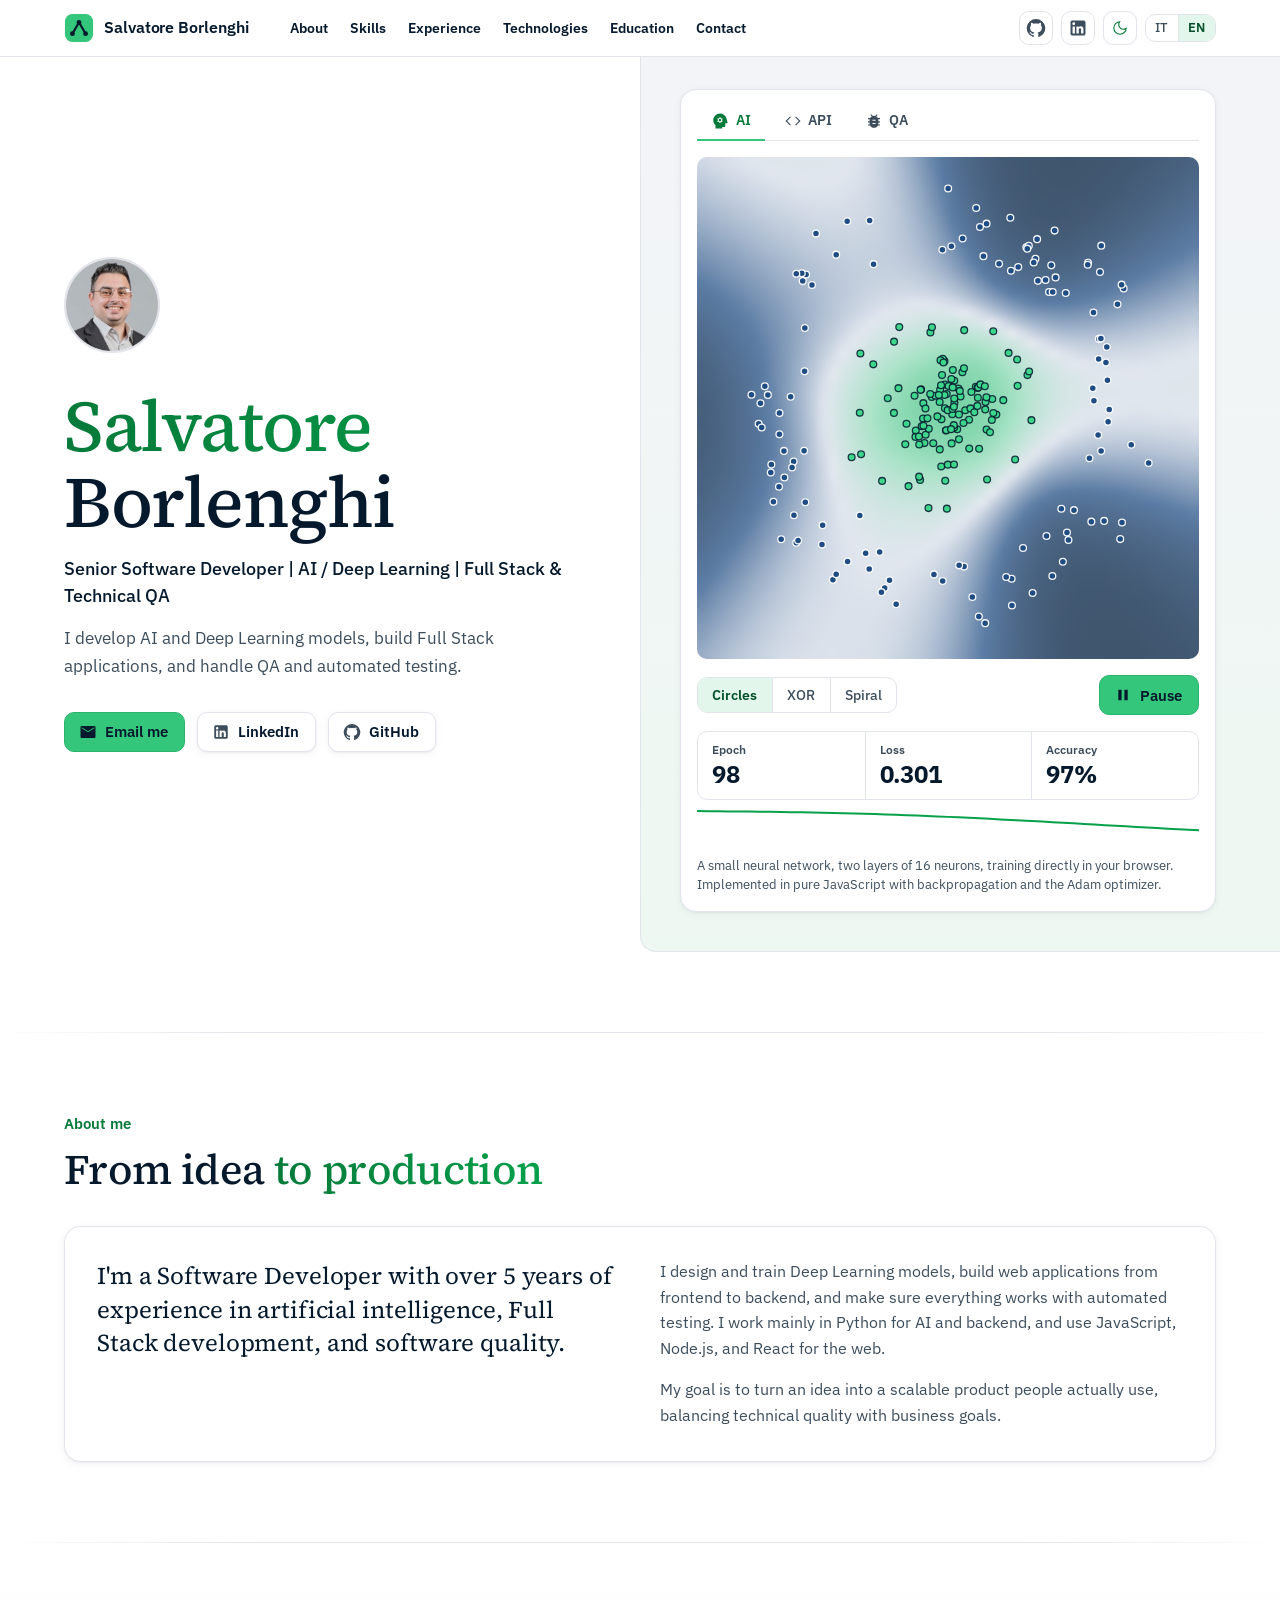
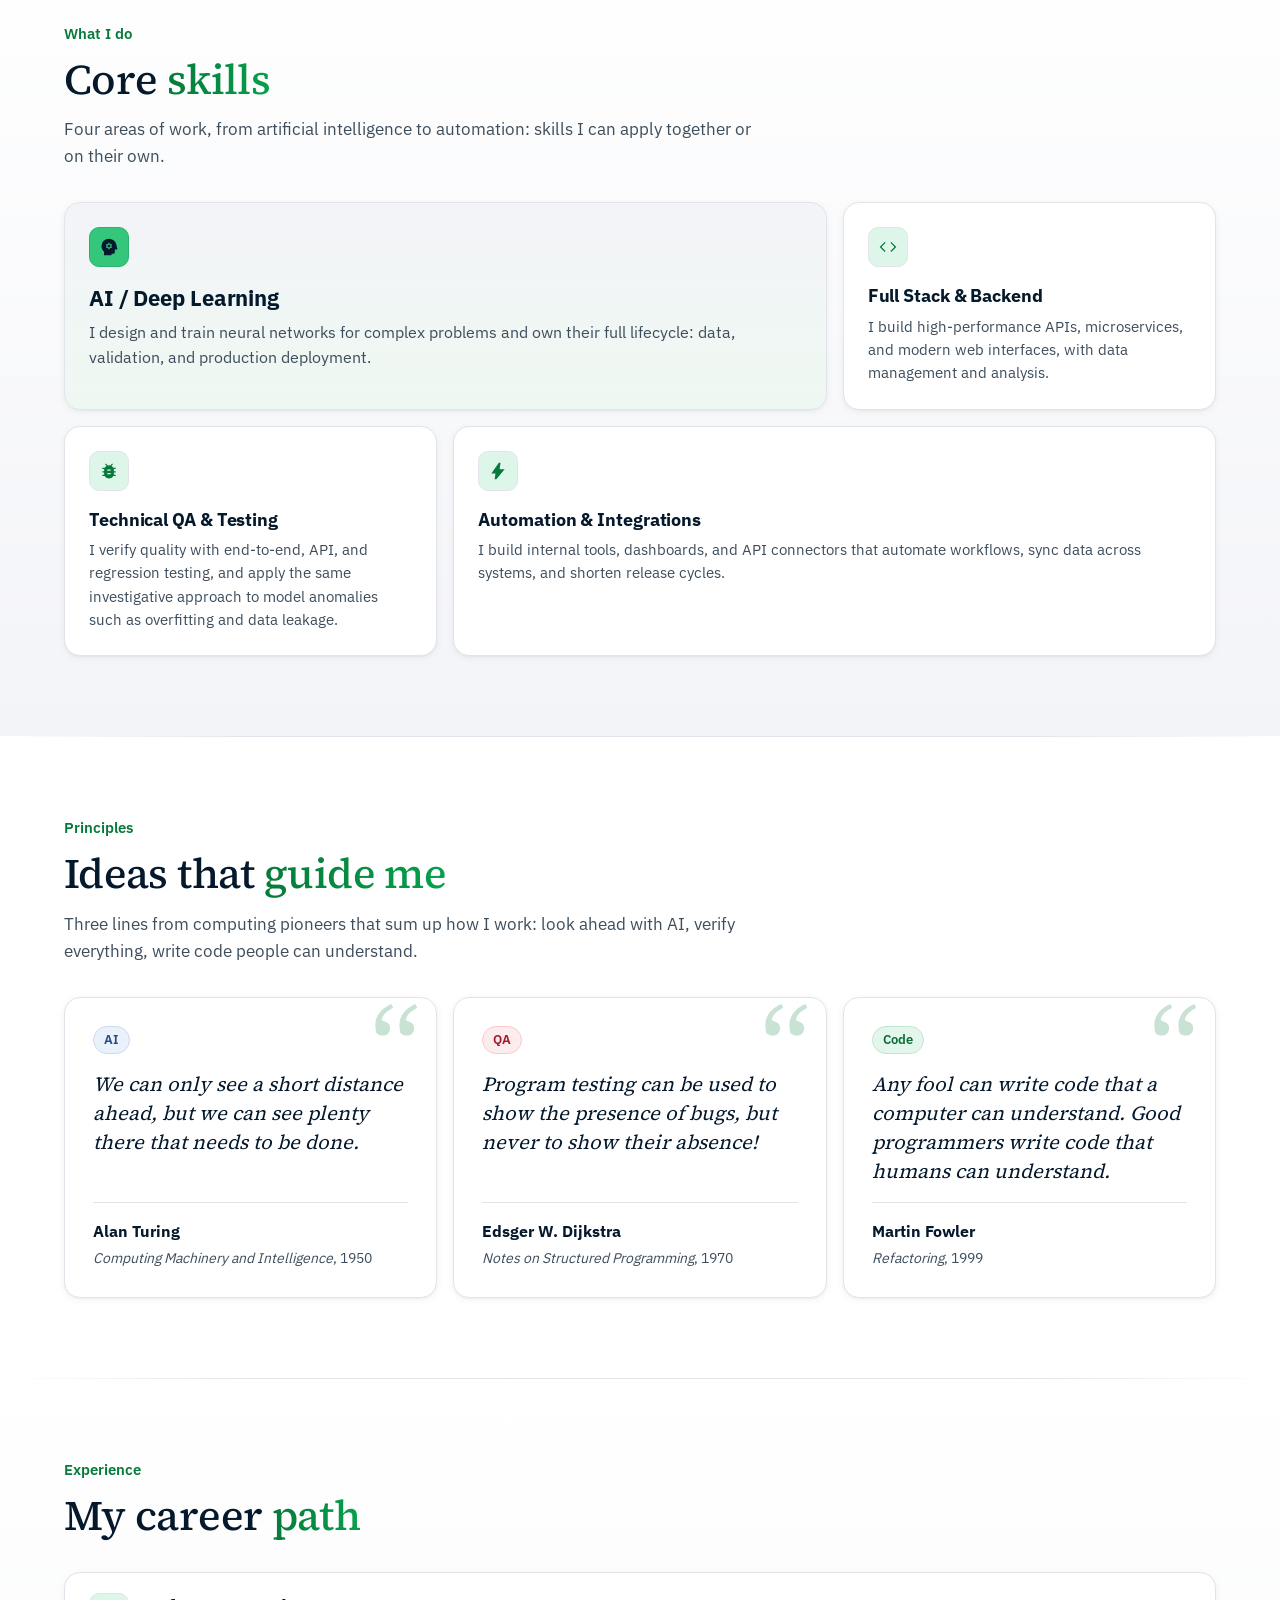
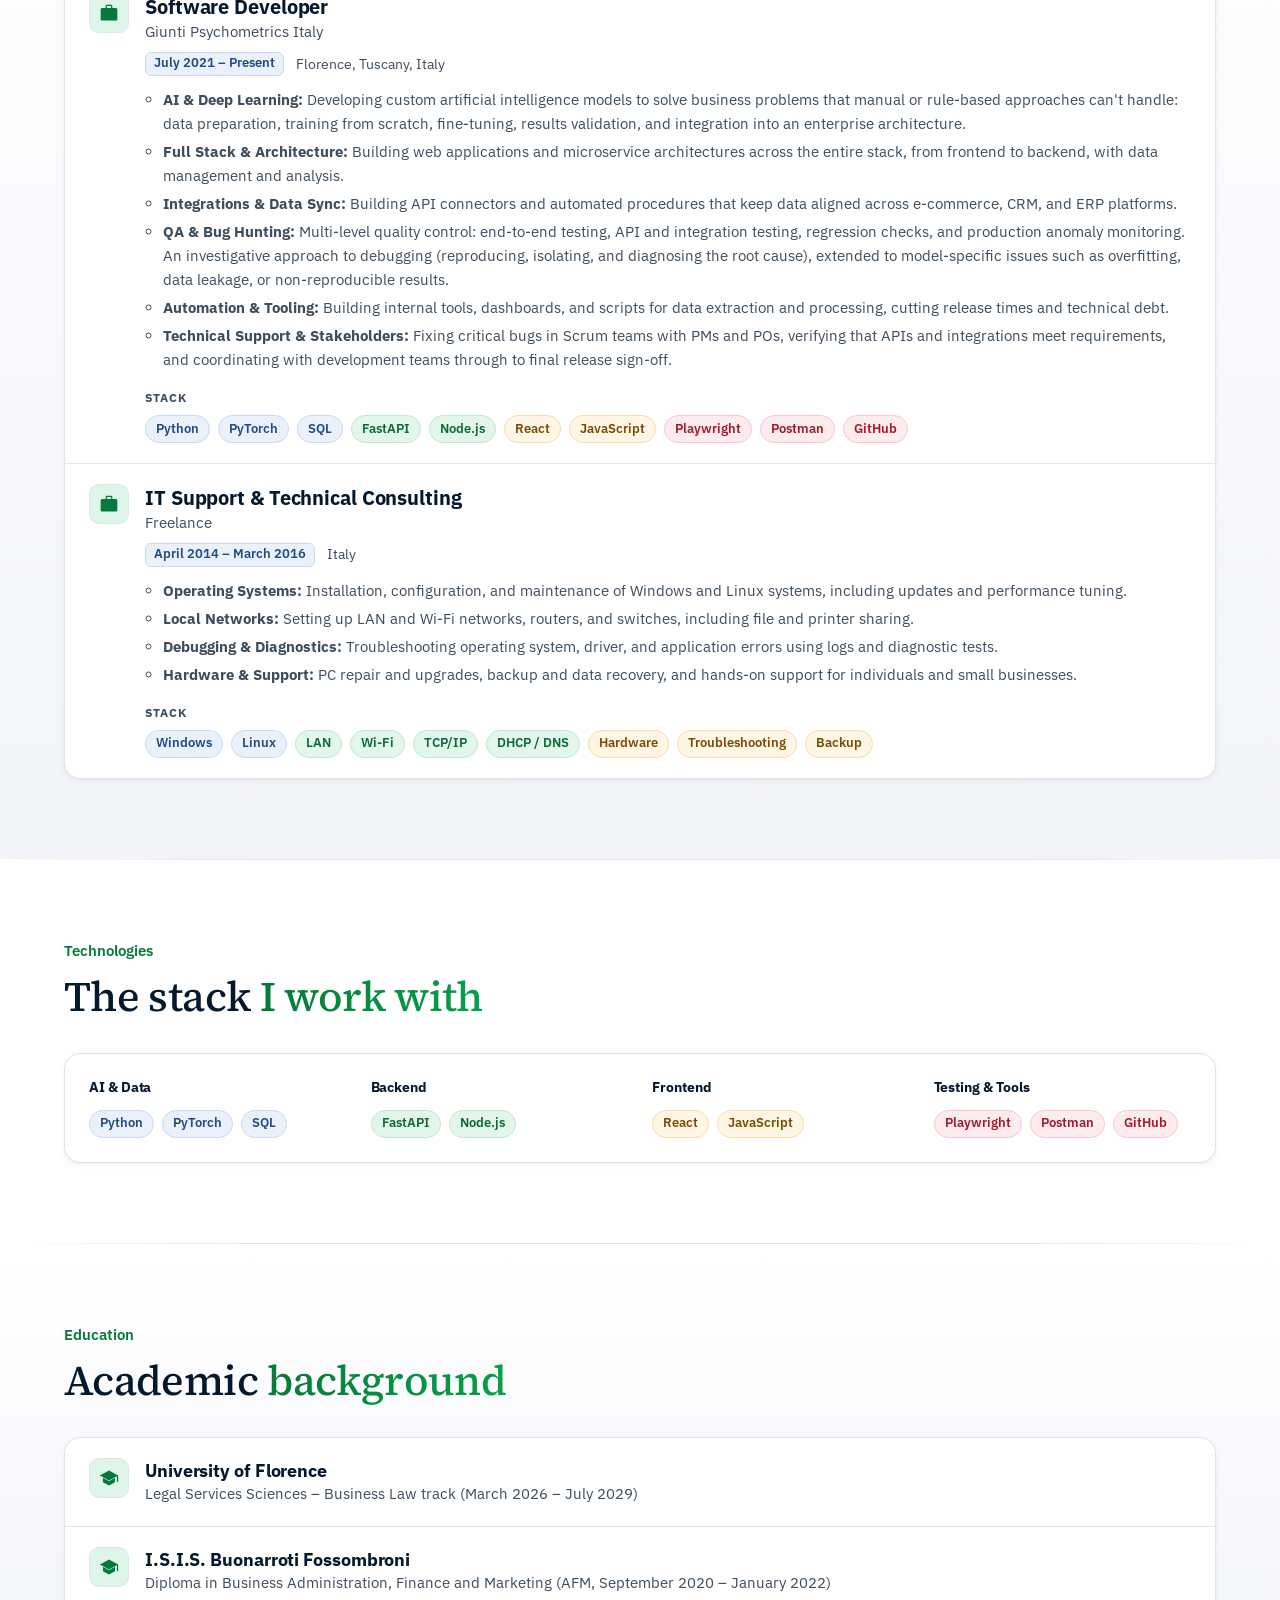
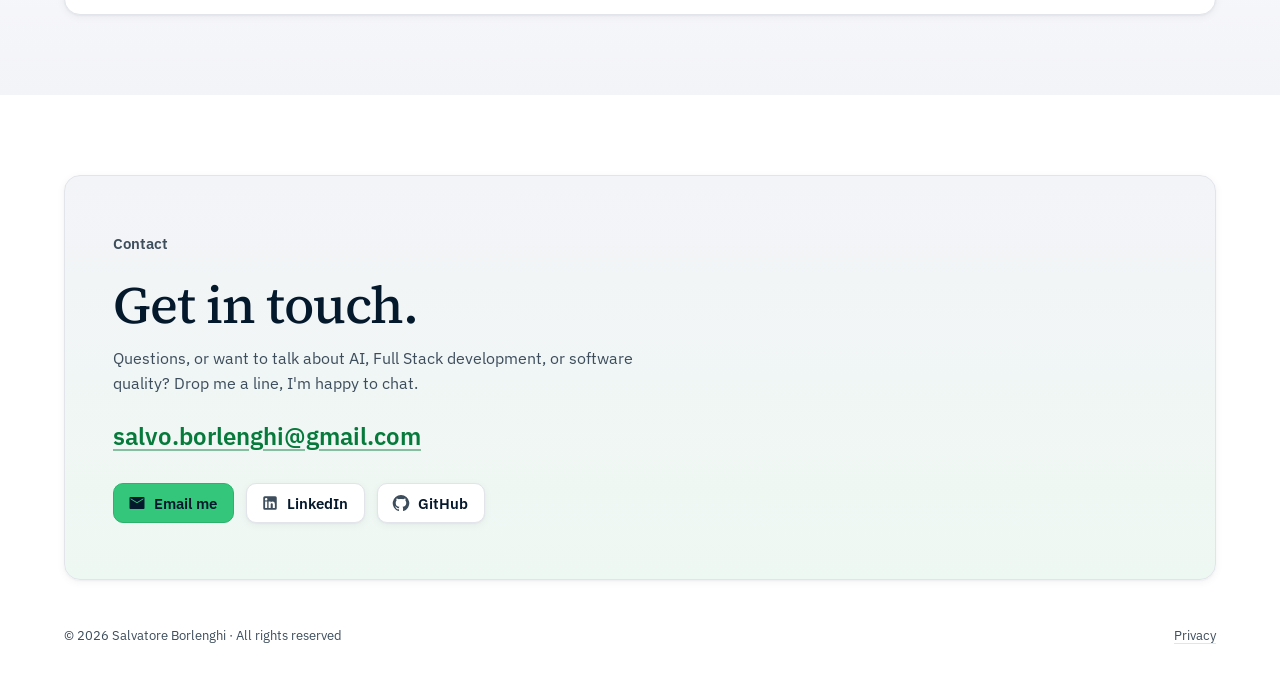
==== commit 4fefe5d9: "Review full page copy for consistency (IT/EN) - Rename about heading to "Dall'idea alla produzione" " ====
--- a/en/index.html
+++ b/en/index.html
@@ -3,8 +3,8 @@
 <head>
 <meta charset="utf-8">
 <meta name="viewport" content="width=device-width, initial-scale=1, viewport-fit=cover">
-<title>Salvatore Borlenghi – Senior Software Developer, AI & PyTorch</title>
-<meta name="description" content="Senior Software Developer in Tuscany, Italy: PyTorch deep learning models in production, full stack development with FastAPI and React, automated testing.">
+<title>Salvatore Borlenghi – Senior Software Developer: AI, Full Stack & QA</title>
+<meta name="description" content="Senior Software Developer in Tuscany, Italy: AI and Deep Learning models, Full Stack development, and QA with automated testing.">
 <link rel="canonical" href="https://s-borlenghi.github.io/en/">
 <link rel="alternate" hreflang="it" href="https://s-borlenghi.github.io/it/">
 <link rel="alternate" hreflang="en" href="https://s-borlenghi.github.io/en/">
@@ -14,8 +14,8 @@
 <meta property="og:type" content="profile">
 <meta property="og:url" content="https://s-borlenghi.github.io/en/">
 <meta property="og:site_name" content="Salvatore Borlenghi">
-<meta property="og:title" content="Salvatore Borlenghi – Senior Software Developer, AI & PyTorch">
-<meta property="og:description" content="I build deep learning models in PyTorch and integrate them into production applications.">
+<meta property="og:title" content="Salvatore Borlenghi – Senior Software Developer: AI, Full Stack & QA">
+<meta property="og:description" content="I develop AI and Deep Learning models, build Full Stack applications, and handle QA and testing.">
 <meta property="og:image" content="https://s-borlenghi.github.io/assets/img/og-image.jpg">
 <meta property="og:image:type" content="image/jpeg">
 <meta property="og:image:width" content="1200">
@@ -26,8 +26,8 @@
 <meta property="profile:first_name" content="Salvatore">
 <meta property="profile:last_name" content="Borlenghi">
 <meta name="twitter:card" content="summary_large_image">
-<meta name="twitter:title" content="Salvatore Borlenghi – Senior Software Developer, AI & PyTorch">
-<meta name="twitter:description" content="I build deep learning models in PyTorch and integrate them into production applications.">
+<meta name="twitter:title" content="Salvatore Borlenghi – Senior Software Developer: AI, Full Stack & QA">
+<meta name="twitter:description" content="I develop AI and Deep Learning models, build Full Stack applications, and handle QA and testing.">
 <meta name="twitter:image" content="https://s-borlenghi.github.io/assets/img/og-image.jpg">
 <meta name="twitter:image:alt" content="Salvatore Borlenghi, Senior Software Developer: AI / Deep Learning, Full Stack and Technical QA">
 <meta name="theme-color" content="#ffffff">
@@ -41,14 +41,14 @@
   "url": "https://s-borlenghi.github.io/en/",
   "inLanguage": "en",
   "dateModified": "2026-09-24",
-  "name": "Salvatore Borlenghi – Senior Software Developer, AI & PyTorch",
+  "name": "Salvatore Borlenghi – Senior Software Developer: AI, Full Stack & QA",
   "mainEntity": {
     "@type": "Person",
     "name": "Salvatore Borlenghi",
     "url": "https://s-borlenghi.github.io/en/",
     "image": "https://s-borlenghi.github.io/assets/img/foto.jpg",
     "jobTitle": "Senior Software Developer",
-    "description": "I'm a Software Developer with over 5 years of experience. I design Deep Learning models and bring them into real-world applications.",
+    "description": "I'm a Software Developer with over 5 years of experience in artificial intelligence, Full Stack development, and software quality.",
     "worksFor": {
       "@type": "Organization",
       "name": "Giunti Psychometrics Italy"
@@ -127,7 +127,7 @@
       <img class="avatar" src="../assets/img/foto.jpg" alt="Photo of Salvatore Borlenghi" width="285" height="285">
       <h1><span class="grad">Salvatore</span> Borlenghi</h1>
       <p class="role">Senior Software Developer | AI / Deep Learning | Full Stack & Technical QA</p>
-      <p class="pitch">I build deep learning models in PyTorch and bring them into production applications. Combining neural network solutions with solid Full Stack development and automated testing for reliability.</p>
+      <p class="pitch">I develop AI and Deep Learning models, build Full Stack applications, and handle QA and automated testing.</p>
       <div class="actions">
         <a class="btn contained" href="mailto:salvo.borlenghi@gmail.com"><svg class="ms" viewBox="0 -960 960 960" aria-hidden="true" focusable="false"><path d="M140-160q-24 0-42-18t-18-42v-520q0-24 18-42t42-18h680q24 0 42 18t18 42v520q0 24-18 42t-42 18H140Zm340-302 340-223v-55L480-522 140-740v55l340 223Z"/></svg>Email me</a>
         <a class="btn outlined" href="https://www.linkedin.com/in/salvatoreborlenghi" rel="me"><svg class="ms" viewBox="0 0 24 24" aria-hidden="true" focusable="false"><path d="M19 3a2 2 0 0 1 2 2v14a2 2 0 0 1-2 2H5a2 2 0 0 1-2-2V5a2 2 0 0 1 2-2h14m-.5 15.5v-5.3a3.26 3.26 0 0 0-3.26-3.26c-.85 0-1.84.52-2.32 1.3v-1.11h-2.79v8.37h2.79v-4.93c0-.77.62-1.4 1.39-1.4a1.4 1.4 0 0 1 1.4 1.4v4.93h2.79M6.88 8.56a1.68 1.68 0 0 0 1.68-1.68c0-.93-.75-1.69-1.68-1.69a1.69 1.69 0 0 0-1.69 1.69c0 .93.76 1.68 1.69 1.68m1.39 9.94v-8.37H5.5v8.37h2.77z"/></svg>LinkedIn</a>
@@ -162,7 +162,7 @@
         </dl>
         <canvas id="nn-loss" aria-hidden="true"></canvas>
         <p id="nn-status" class="sr-only" role="status"></p>
-        <figcaption id="nn-caption">A small neural network training directly in your browser. Implemented in pure JavaScript with backpropagation and Adam optimizer.</figcaption>
+        <figcaption id="nn-caption">A small neural network, two layers of 16 neurons, training directly in your browser. Implemented in pure JavaScript with backpropagation and the Adam optimizer.</figcaption>
       </figure></div>
       <div class="panel" role="tabpanel" id="panel-api" aria-labelledby="tab-api" hidden>
         <p class="panel-intro">This is how I'd serve this model with FastAPI. Try a request: the answer comes from the network training in your browser, not from a server.</p>
@@ -226,19 +226,19 @@
 
   <!-- About Section -->
   <section class="section" id="about">
-    <div class="sec-head"><p class="eyebrow">About me</p><h2>AI models & <span class="grad">production engineering</span></h2></div>
+    <div class="sec-head"><p class="eyebrow">About me</p><h2>From idea <span class="grad">to production</span></h2></div>
     <div class="card about">
-      <p class="lead">I'm a Software Developer with over 5 years of experience. I design Deep Learning models and bring them into real-world applications.</p>
+      <p class="lead">I'm a Software Developer with over 5 years of experience in artificial intelligence, Full Stack development, and software quality.</p>
       <div class="about-text">
-        <p>Alongside neural networks, I bring solid Full Stack skills and a constant focus on code quality. I work mainly in Python for AI and backend, and use JavaScript, Node.js, and React for the web.</p>
-        <p>My goal is to take a model from the experimental stage to a scalable product people actually use, balancing technical quality with business goals.</p>
+        <p>I design and train Deep Learning models, build web applications from frontend to backend, and make sure everything works with automated testing. I work mainly in Python for AI and backend, and use JavaScript, Node.js, and React for the web.</p>
+        <p>My goal is to turn an idea into a scalable product people actually use, balancing technical quality with business goals.</p>
       </div>
     </div>
   </section>
 
   <!-- Skills Section -->
   <section class="section alt" id="skills">
-    <div class="sec-head"><p class="eyebrow">What I do</p><h2>Core <span class="grad">Competencies</span></h2><p class="sec-sub">Deep Learning is at the heart of my work. Full Stack, QA, and automation are what bring it to production.</p></div>
+    <div class="sec-head"><p class="eyebrow">What I do</p><h2>Core <span class="grad">skills</span></h2><p class="sec-sub">Four areas of work, from artificial intelligence to automation: skills I can apply together or on their own.</p></div>
     <div class="skills">
       <article class="card skill">
         <span class="icon-badge"><svg class="ms" viewBox="0 -960 960 960" aria-hidden="true" focusable="false"><path d="M449-374h60l3-44q12-2 22.5-8.5T553-441l42 14 28-48-30-24q5-14 5-29t-5-29l30-24-28-48-42 14q-8-8-19-14t-22-9l-3-44h-60l-3 44q-11 3-22 9t-19 14l-42-14-28 48 30 24q-5 14-5 29t5 29l-30 24 28 48 42-14q8 8 18.5 14.5T446-418l3 44Zm-19.5-104.5Q409-499 409-528t20.5-49.5Q450-598 479-598t49.5 20.5Q549-557 549-528t-20.5 49.5Q508-458 479-458t-49.5-20.5ZM240-80v-172q-57-52-88.5-121.5T120-520q0-150 105-255t255-105q125 0 221.5 73.5T827-615l55 218q4 14-5 25.5T853-360h-93v140q0 25-17.5 42.5T700-160H600v80H240Z"/></svg></span>
@@ -297,7 +297,7 @@
           <p class="when"><span class="pill">July 2021 – Present</span><span class="where">Florence, Tuscany, Italy</span></p>
           <ul>
             <li><strong>AI & Deep Learning:</strong> Developing custom artificial intelligence models to solve business problems that manual or rule-based approaches can't handle: data preparation, training from scratch, fine-tuning, results validation, and integration into an enterprise architecture.</li>
-            <li><strong>Full Stack & Architecture:</strong> Building web applications and microservice architectures across the entire stack, from frontend to backend, with data management and analysis. This is what lets me take a model from the experimental phase to a product people can actually use.</li>
+            <li><strong>Full Stack & Architecture:</strong> Building web applications and microservice architectures across the entire stack, from frontend to backend, with data management and analysis.</li>
             <li><strong>Integrations & Data Sync:</strong> Building API connectors and automated procedures that keep data aligned across e-commerce, CRM, and ERP platforms.</li>
             <li><strong>QA & Bug Hunting:</strong> Multi-level quality control: end-to-end testing, API and integration testing, regression checks, and production anomaly monitoring. An investigative approach to debugging (reproducing, isolating, and diagnosing the root cause), extended to model-specific issues such as overfitting, data leakage, or non-reproducible results.</li>
             <li><strong>Automation & Tooling:</strong> Building internal tools, dashboards, and scripts for data extraction and processing, cutting release times and technical debt.</li>
@@ -341,7 +341,7 @@
   <section class="section alt" id="education">
     <div class="sec-head"><p class="eyebrow">Education</p><h2>Academic <span class="grad">background</span></h2></div>
     <ul class="card list edu">
-      <li><span class="icon-badge"><svg class="ms" viewBox="0 -960 960 960" aria-hidden="true" focusable="false"><path d="M860-283v-282L479-360 40-600l439-240 441 240v317h-60ZM479-120 189-279v-210l290 159 290-159v210L479-120Z"/></svg></span><div><h3>University of Florence</h3><p class="meta">Legal Services Sciences – Business Lawyer track (March 2026 – July 2029)</p></div></li>
+      <li><span class="icon-badge"><svg class="ms" viewBox="0 -960 960 960" aria-hidden="true" focusable="false"><path d="M860-283v-282L479-360 40-600l439-240 441 240v317h-60ZM479-120 189-279v-210l290 159 290-159v210L479-120Z"/></svg></span><div><h3>University of Florence</h3><p class="meta">Legal Services Sciences – Business Law track (March 2026 – July 2029)</p></div></li>
       <li><span class="icon-badge"><svg class="ms" viewBox="0 -960 960 960" aria-hidden="true" focusable="false"><path d="M860-283v-282L479-360 40-600l439-240 441 240v317h-60ZM479-120 189-279v-210l290 159 290-159v210L479-120Z"/></svg></span><div><h3>I.S.I.S. Buonarroti Fossombroni</h3><p class="meta">Diploma in Business Administration, Finance and Marketing (AFM, September 2020 – January 2022)</p></div></li>
     </ul>
   </section>
@@ -351,7 +351,7 @@
     <div class="card contact">
       <p class="eyebrow">Contact</p>
       <h2>Get in touch.</h2>
-      <p>Questions, or want to talk about AI/Deep Learning, Full Stack development or Quality Assurance? Drop me a line, I'm happy to chat.</p>
+      <p>Questions, or want to talk about AI, Full Stack development, or software quality? Drop me a line, I'm happy to chat.</p>
       <a class="mail" href="mailto:salvo.borlenghi@gmail.com">salvo.borlenghi@gmail.com</a>
       <div class="actions">
         <a class="btn contained" href="mailto:salvo.borlenghi@gmail.com"><svg class="ms" viewBox="0 -960 960 960" aria-hidden="true" focusable="false"><path d="M140-160q-24 0-42-18t-18-42v-520q0-24 18-42t42-18h680q24 0 42 18t18 42v520q0 24-18 42t-42 18H140Zm340-302 340-223v-55L480-522 140-740v55l340 223Z"/></svg>Email me</a>
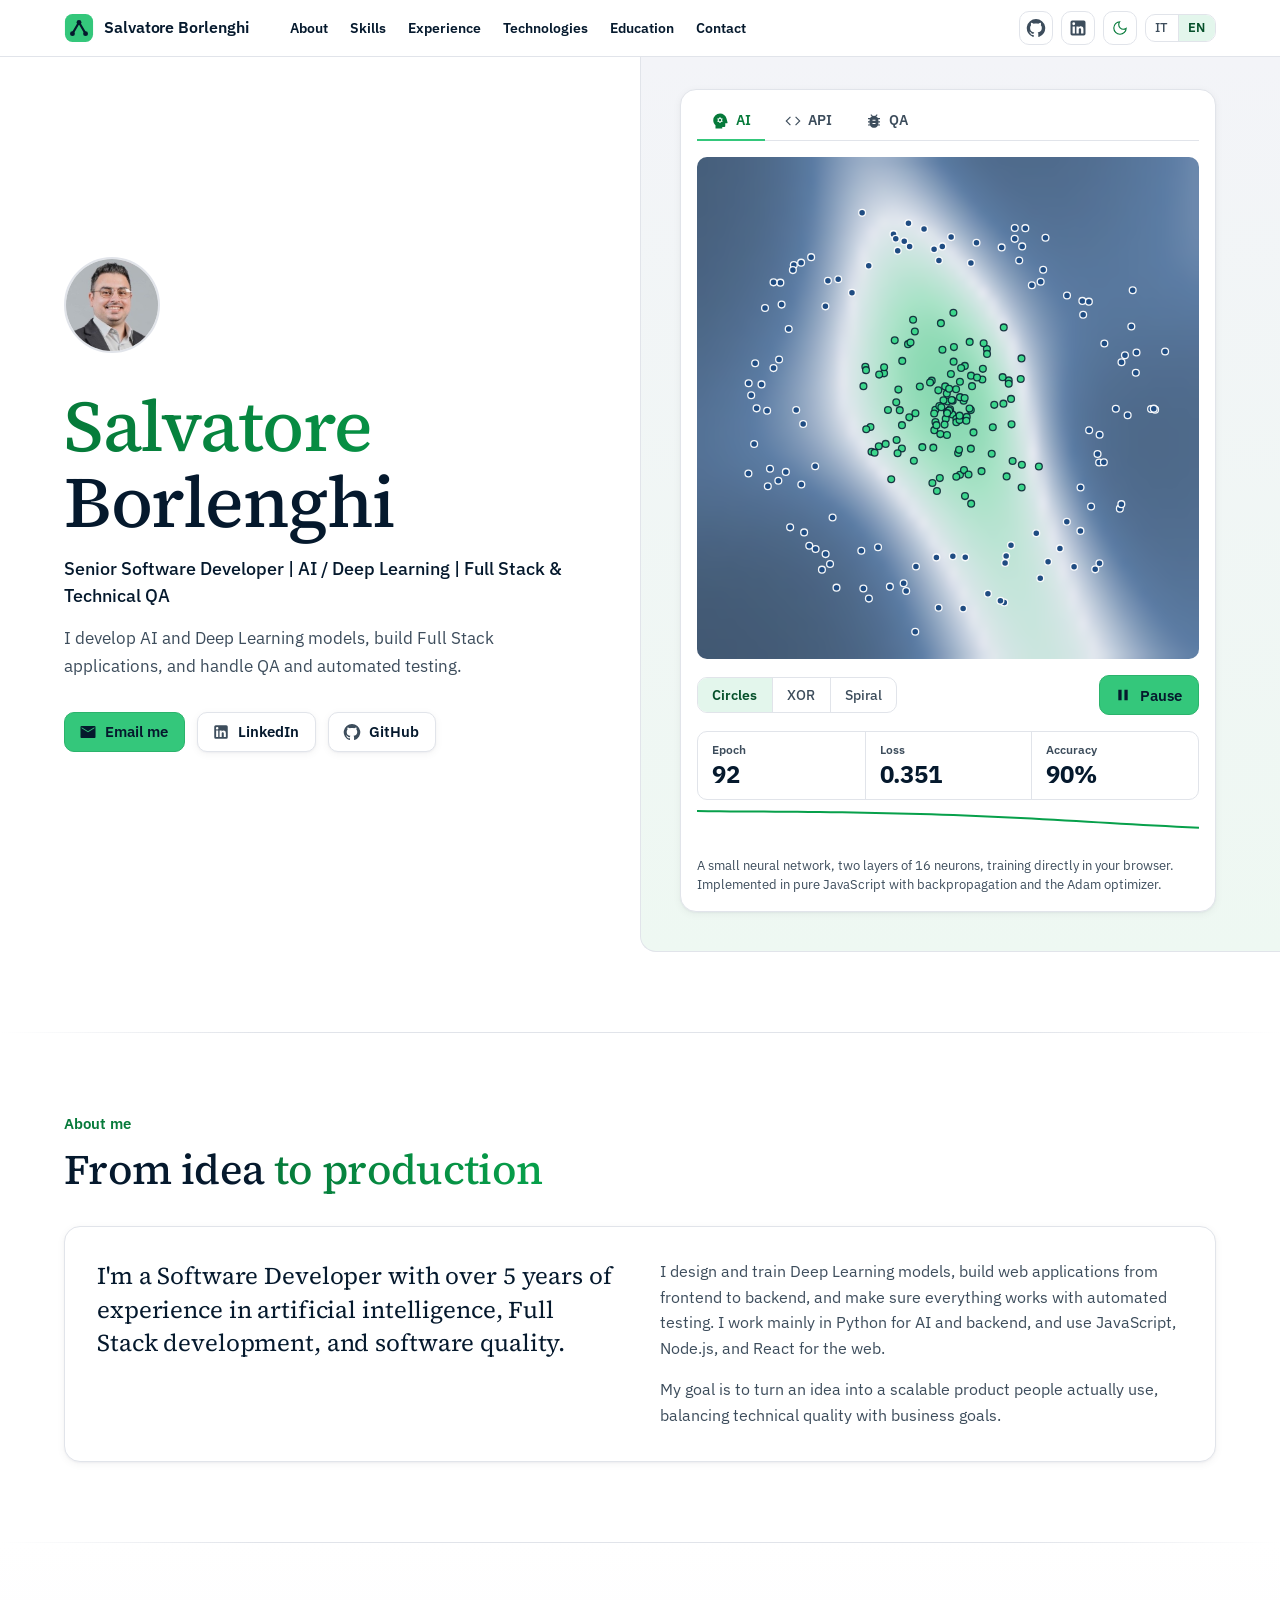
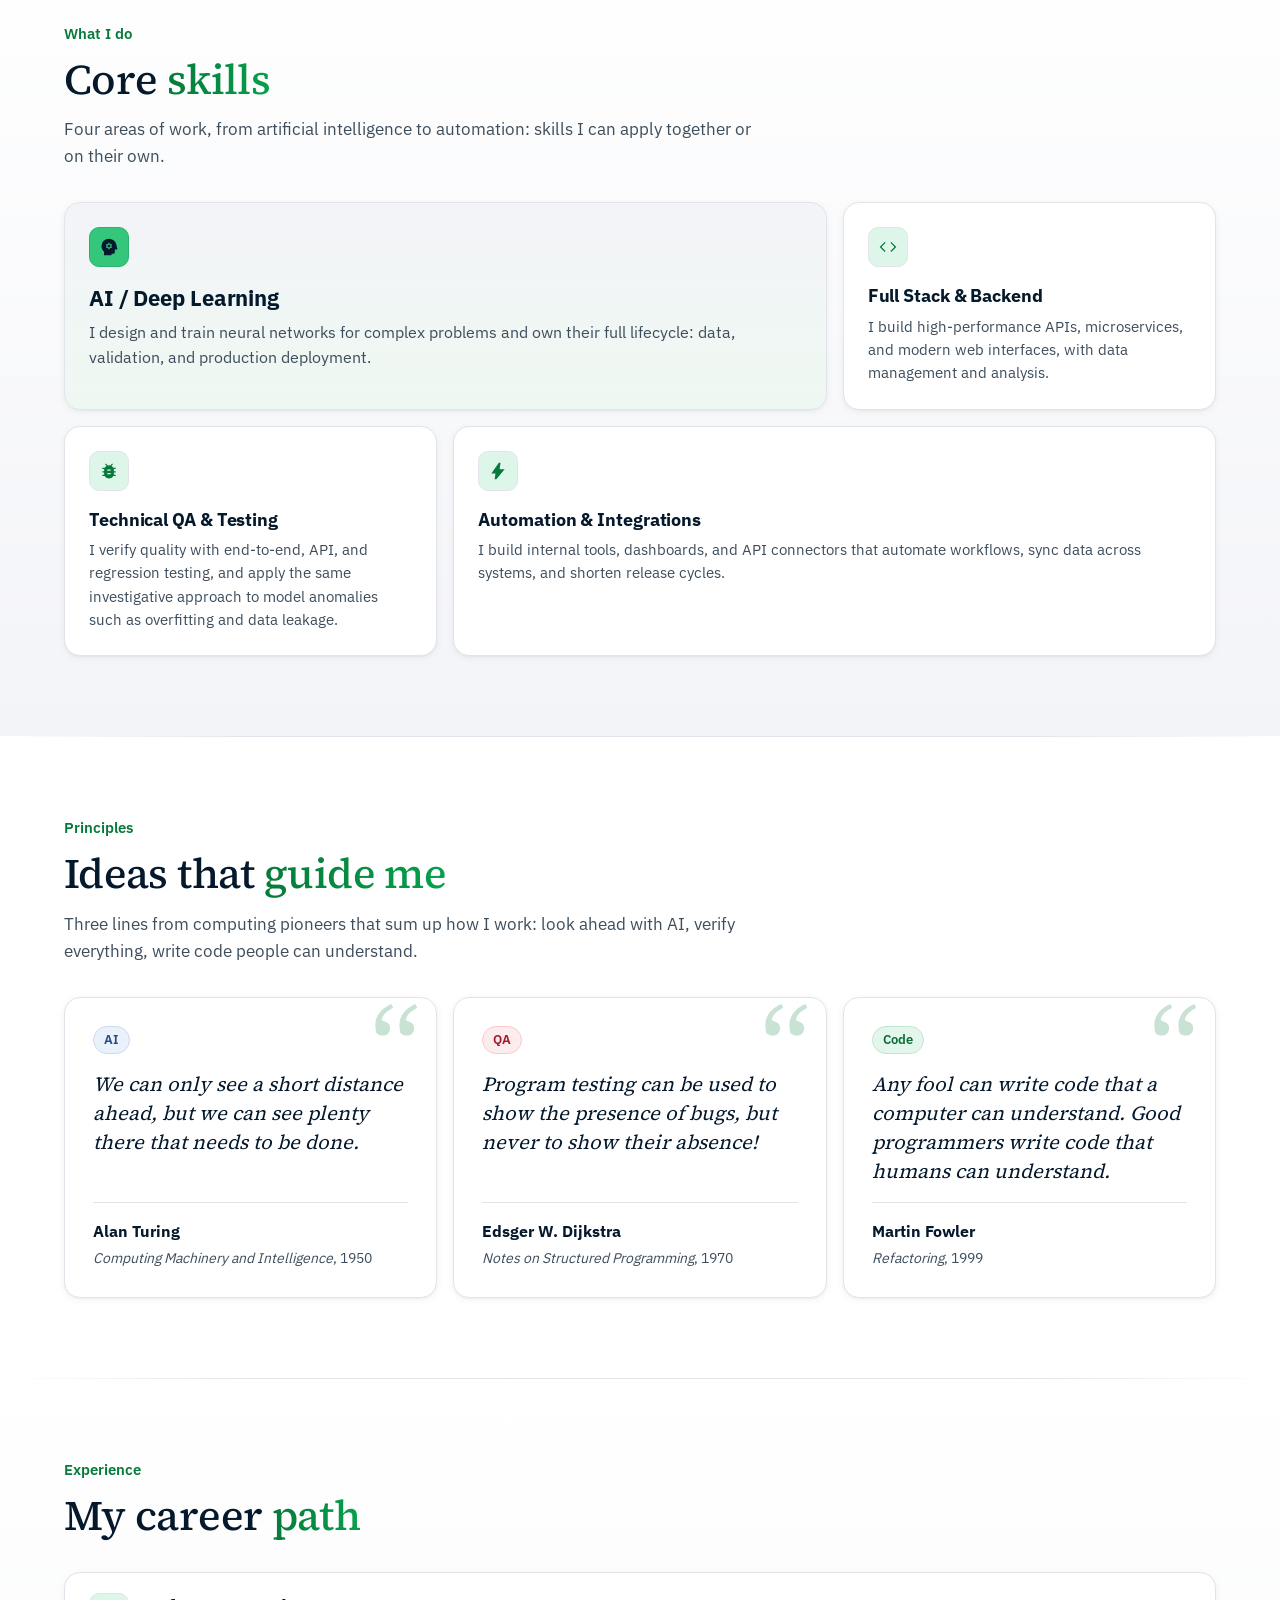
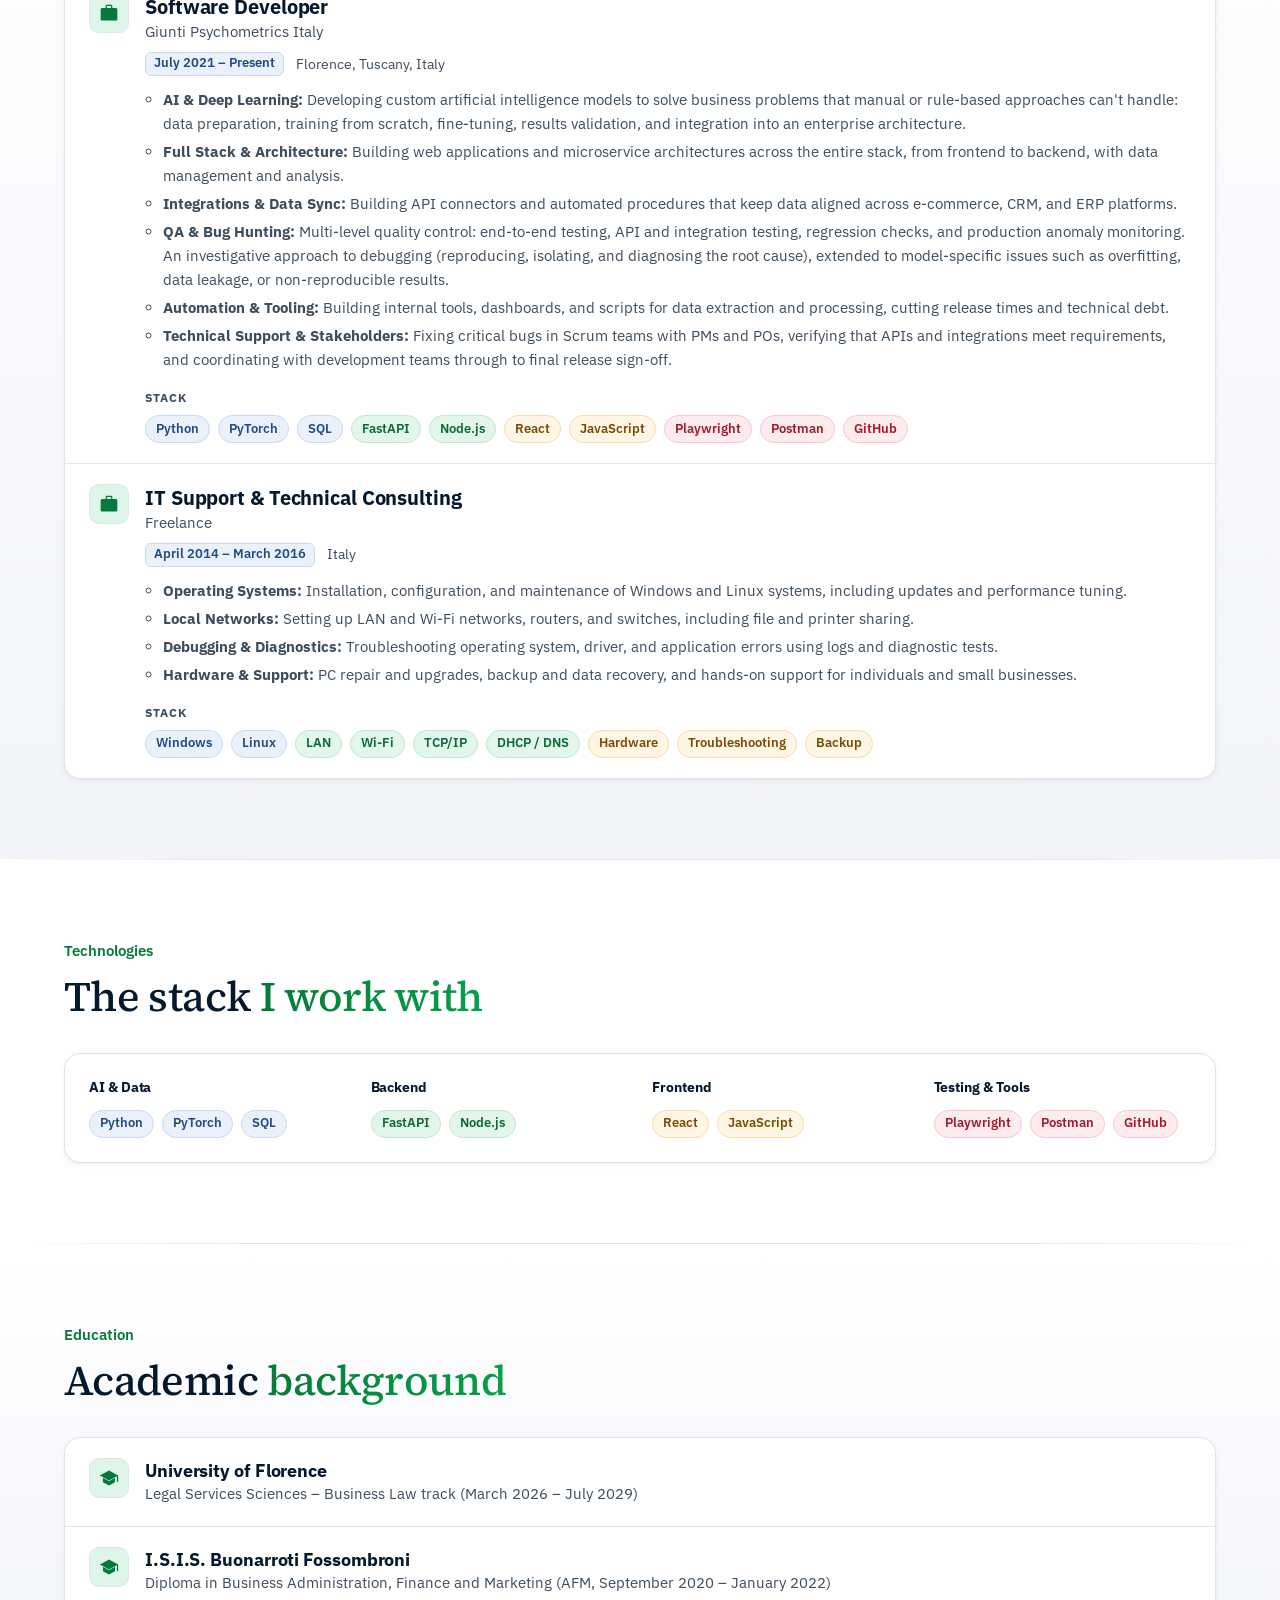
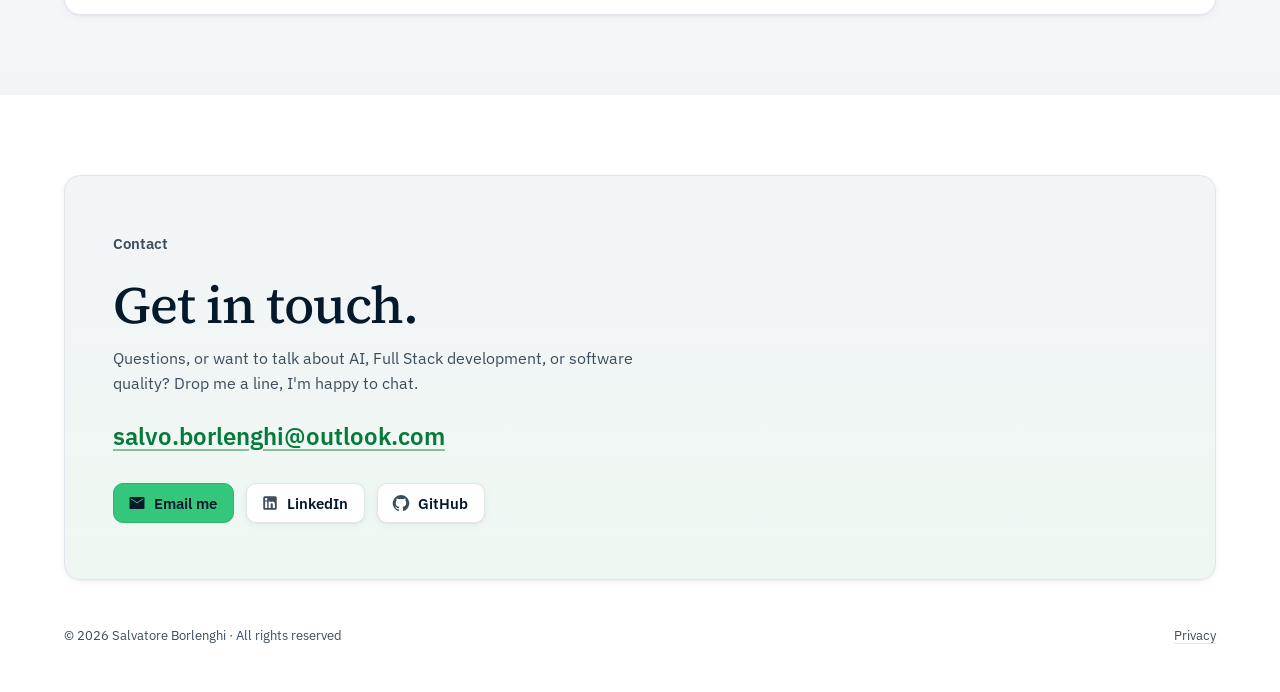
==== commit 81f9b811: "Update email contact from Gmail to Outlook" ====
--- a/en/index.html
+++ b/en/index.html
@@ -129,7 +129,7 @@
       <p class="role">Senior Software Developer | AI / Deep Learning | Full Stack & Technical QA</p>
       <p class="pitch">I develop AI and Deep Learning models, build Full Stack applications, and handle QA and automated testing.</p>
       <div class="actions">
-        <a class="btn contained" href="mailto:salvo.borlenghi@gmail.com"><svg class="ms" viewBox="0 -960 960 960" aria-hidden="true" focusable="false"><path d="M140-160q-24 0-42-18t-18-42v-520q0-24 18-42t42-18h680q24 0 42 18t18 42v520q0 24-18 42t-42 18H140Zm340-302 340-223v-55L480-522 140-740v55l340 223Z"/></svg>Email me</a>
+        <a class="btn contained" href="mailto:salvo.borlenghi@outlook.com"><svg class="ms" viewBox="0 -960 960 960" aria-hidden="true" focusable="false"><path d="M140-160q-24 0-42-18t-18-42v-520q0-24 18-42t42-18h680q24 0 42 18t18 42v520q0 24-18 42t-42 18H140Zm340-302 340-223v-55L480-522 140-740v55l340 223Z"/></svg>Email me</a>
         <a class="btn outlined" href="https://www.linkedin.com/in/salvatoreborlenghi" rel="me"><svg class="ms" viewBox="0 0 24 24" aria-hidden="true" focusable="false"><path d="M19 3a2 2 0 0 1 2 2v14a2 2 0 0 1-2 2H5a2 2 0 0 1-2-2V5a2 2 0 0 1 2-2h14m-.5 15.5v-5.3a3.26 3.26 0 0 0-3.26-3.26c-.85 0-1.84.52-2.32 1.3v-1.11h-2.79v8.37h2.79v-4.93c0-.77.62-1.4 1.39-1.4a1.4 1.4 0 0 1 1.4 1.4v4.93h2.79M6.88 8.56a1.68 1.68 0 0 0 1.68-1.68c0-.93-.75-1.69-1.68-1.69a1.69 1.69 0 0 0-1.69 1.69c0 .93.76 1.68 1.69 1.68m1.39 9.94v-8.37H5.5v8.37h2.77z"/></svg>LinkedIn</a>
         <a class="btn outlined" href="https://github.com/s-borlenghi" rel="me"><svg class="ms" viewBox="0 0 24 24" aria-hidden="true" focusable="false"><path d="M12 1.27a11 11 0 00-3.48 21.46c.55.09.73-.28.73-.55v-1.84c-3.03.64-3.67-1.46-3.67-1.46-.55-1.29-1.28-1.65-1.28-1.65-.92-.65.1-.65.1-.65 1.1 0 1.73 1.1 1.73 1.1.92 1.65 2.57 1.2 3.21.92a2 2 0 01.64-1.47c-2.47-.27-5.04-1.19-5.04-5.5 0-1.1.46-2.1 1.2-2.84a3.76 3.76 0 010-2.93s.91-.28 3.11 1.1c1.8-.49 3.7-.49 5.5 0 2.1-1.38 3.02-1.1 3.02-1.1a3.76 3.76 0 010 2.93c.83.74 1.2 1.74 1.2 2.94 0 4.21-2.57 5.13-5.04 5.4.45.37.82.92.82 2.02v3.03c0 .27.1.64.73.55A11 11 0 0012 1.27"/></svg>GitHub</a>
       </div>
@@ -352,9 +352,9 @@
       <p class="eyebrow">Contact</p>
       <h2>Get in touch.</h2>
       <p>Questions, or want to talk about AI, Full Stack development, or software quality? Drop me a line, I'm happy to chat.</p>
-      <a class="mail" href="mailto:salvo.borlenghi@gmail.com">salvo.borlenghi@gmail.com</a>
+      <a class="mail" href="mailto:salvo.borlenghi@outlook.com">salvo.borlenghi@outlook.com</a>
       <div class="actions">
-        <a class="btn contained" href="mailto:salvo.borlenghi@gmail.com"><svg class="ms" viewBox="0 -960 960 960" aria-hidden="true" focusable="false"><path d="M140-160q-24 0-42-18t-18-42v-520q0-24 18-42t42-18h680q24 0 42 18t18 42v520q0 24-18 42t-42 18H140Zm340-302 340-223v-55L480-522 140-740v55l340 223Z"/></svg>Email me</a>
+        <a class="btn contained" href="mailto:salvo.borlenghi@outlook.com"><svg class="ms" viewBox="0 -960 960 960" aria-hidden="true" focusable="false"><path d="M140-160q-24 0-42-18t-18-42v-520q0-24 18-42t42-18h680q24 0 42 18t18 42v520q0 24-18 42t-42 18H140Zm340-302 340-223v-55L480-522 140-740v55l340 223Z"/></svg>Email me</a>
         <a class="btn outlined" href="https://www.linkedin.com/in/salvatoreborlenghi" rel="me"><svg class="ms" viewBox="0 0 24 24" aria-hidden="true" focusable="false"><path d="M19 3a2 2 0 0 1 2 2v14a2 2 0 0 1-2 2H5a2 2 0 0 1-2-2V5a2 2 0 0 1 2-2h14m-.5 15.5v-5.3a3.26 3.26 0 0 0-3.26-3.26c-.85 0-1.84.52-2.32 1.3v-1.11h-2.79v8.37h2.79v-4.93c0-.77.62-1.4 1.39-1.4a1.4 1.4 0 0 1 1.4 1.4v4.93h2.79M6.88 8.56a1.68 1.68 0 0 0 1.68-1.68c0-.93-.75-1.69-1.68-1.69a1.69 1.69 0 0 0-1.69 1.69c0 .93.76 1.68 1.69 1.68m1.39 9.94v-8.37H5.5v8.37h2.77z"/></svg>LinkedIn</a>
         <a class="btn outlined" href="https://github.com/s-borlenghi" rel="me"><svg class="ms" viewBox="0 0 24 24" aria-hidden="true" focusable="false"><path d="M12 1.27a11 11 0 00-3.48 21.46c.55.09.73-.28.73-.55v-1.84c-3.03.64-3.67-1.46-3.67-1.46-.55-1.29-1.28-1.65-1.28-1.65-.92-.65.1-.65.1-.65 1.1 0 1.73 1.1 1.73 1.1.92 1.65 2.57 1.2 3.21.92a2 2 0 01.64-1.47c-2.47-.27-5.04-1.19-5.04-5.5 0-1.1.46-2.1 1.2-2.84a3.76 3.76 0 010-2.93s.91-.28 3.11 1.1c1.8-.49 3.7-.49 5.5 0 2.1-1.38 3.02-1.1 3.02-1.1a3.76 3.76 0 010 2.93c.83.74 1.2 1.74 1.2 2.94 0 4.21-2.57 5.13-5.04 5.4.45.37.82.92.82 2.02v3.03c0 .27.1.64.73.55A11 11 0 0012 1.27"/></svg>GitHub</a>
       </div>
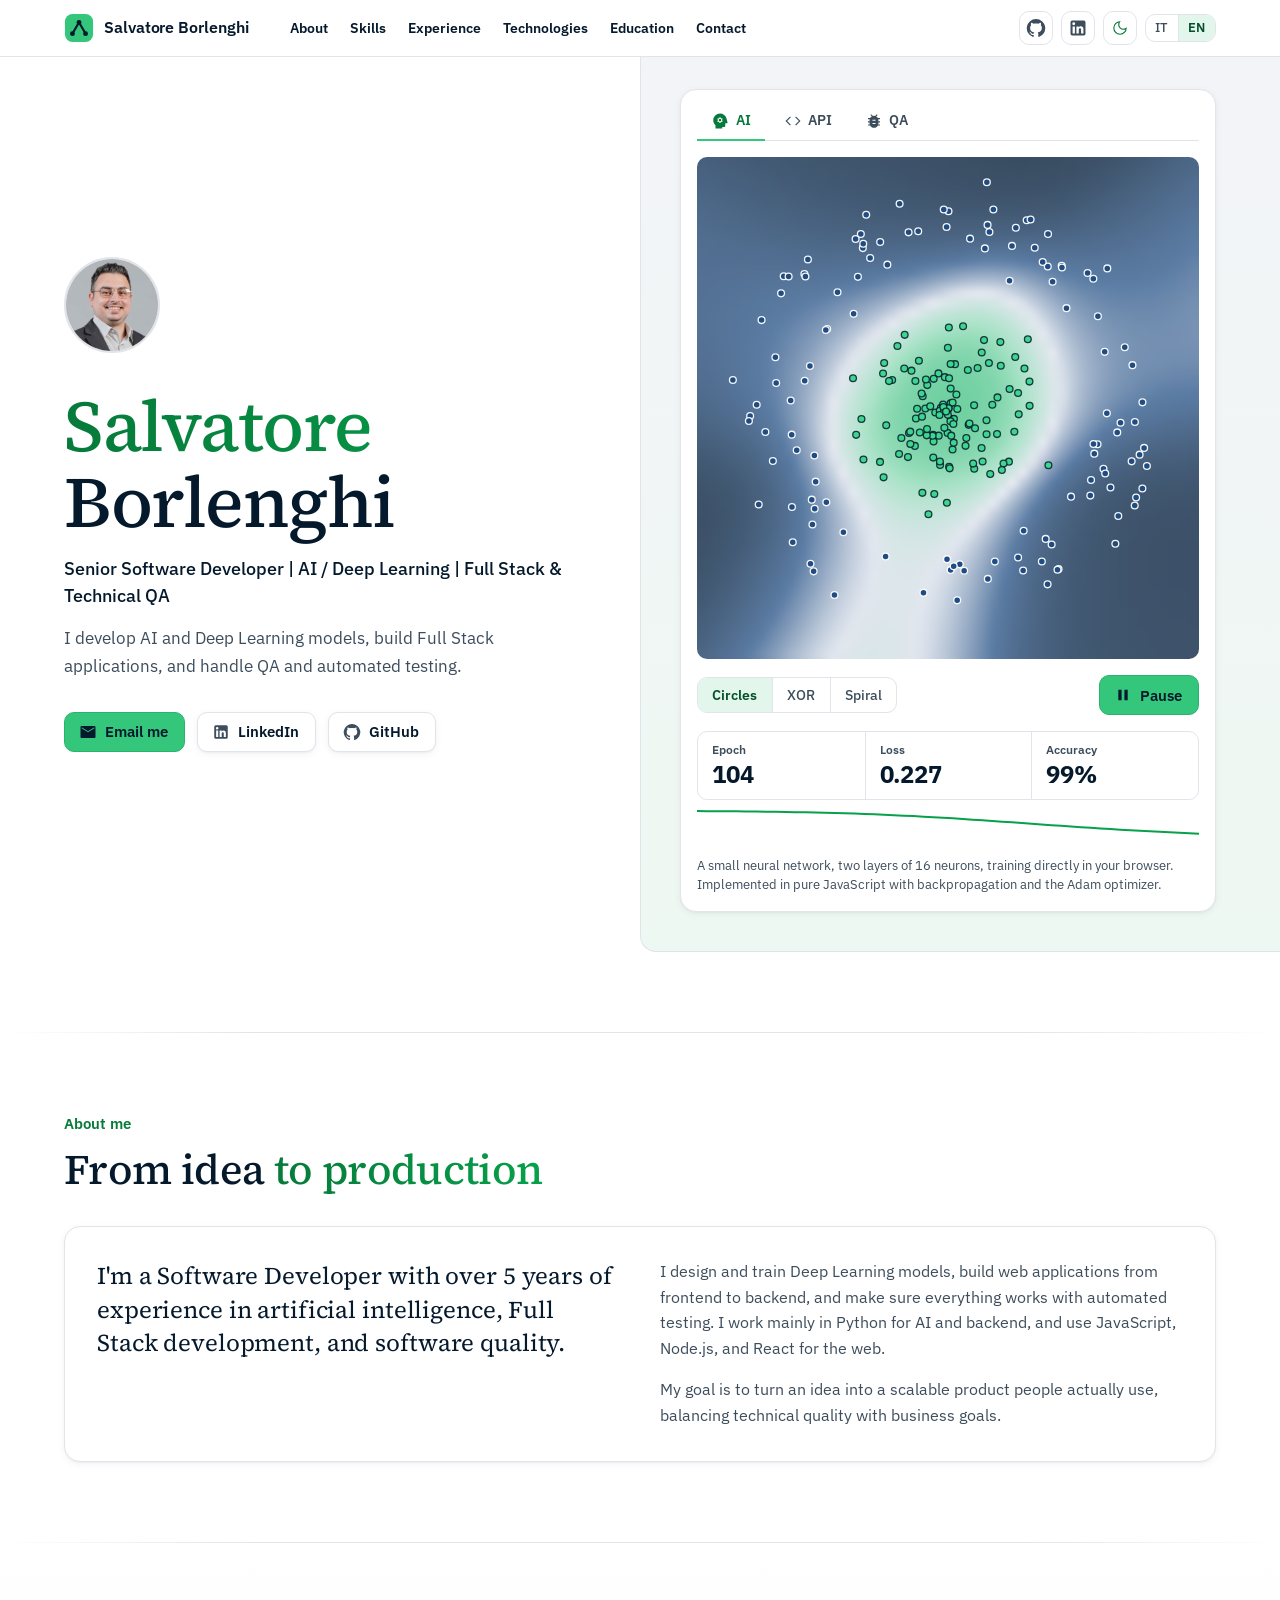
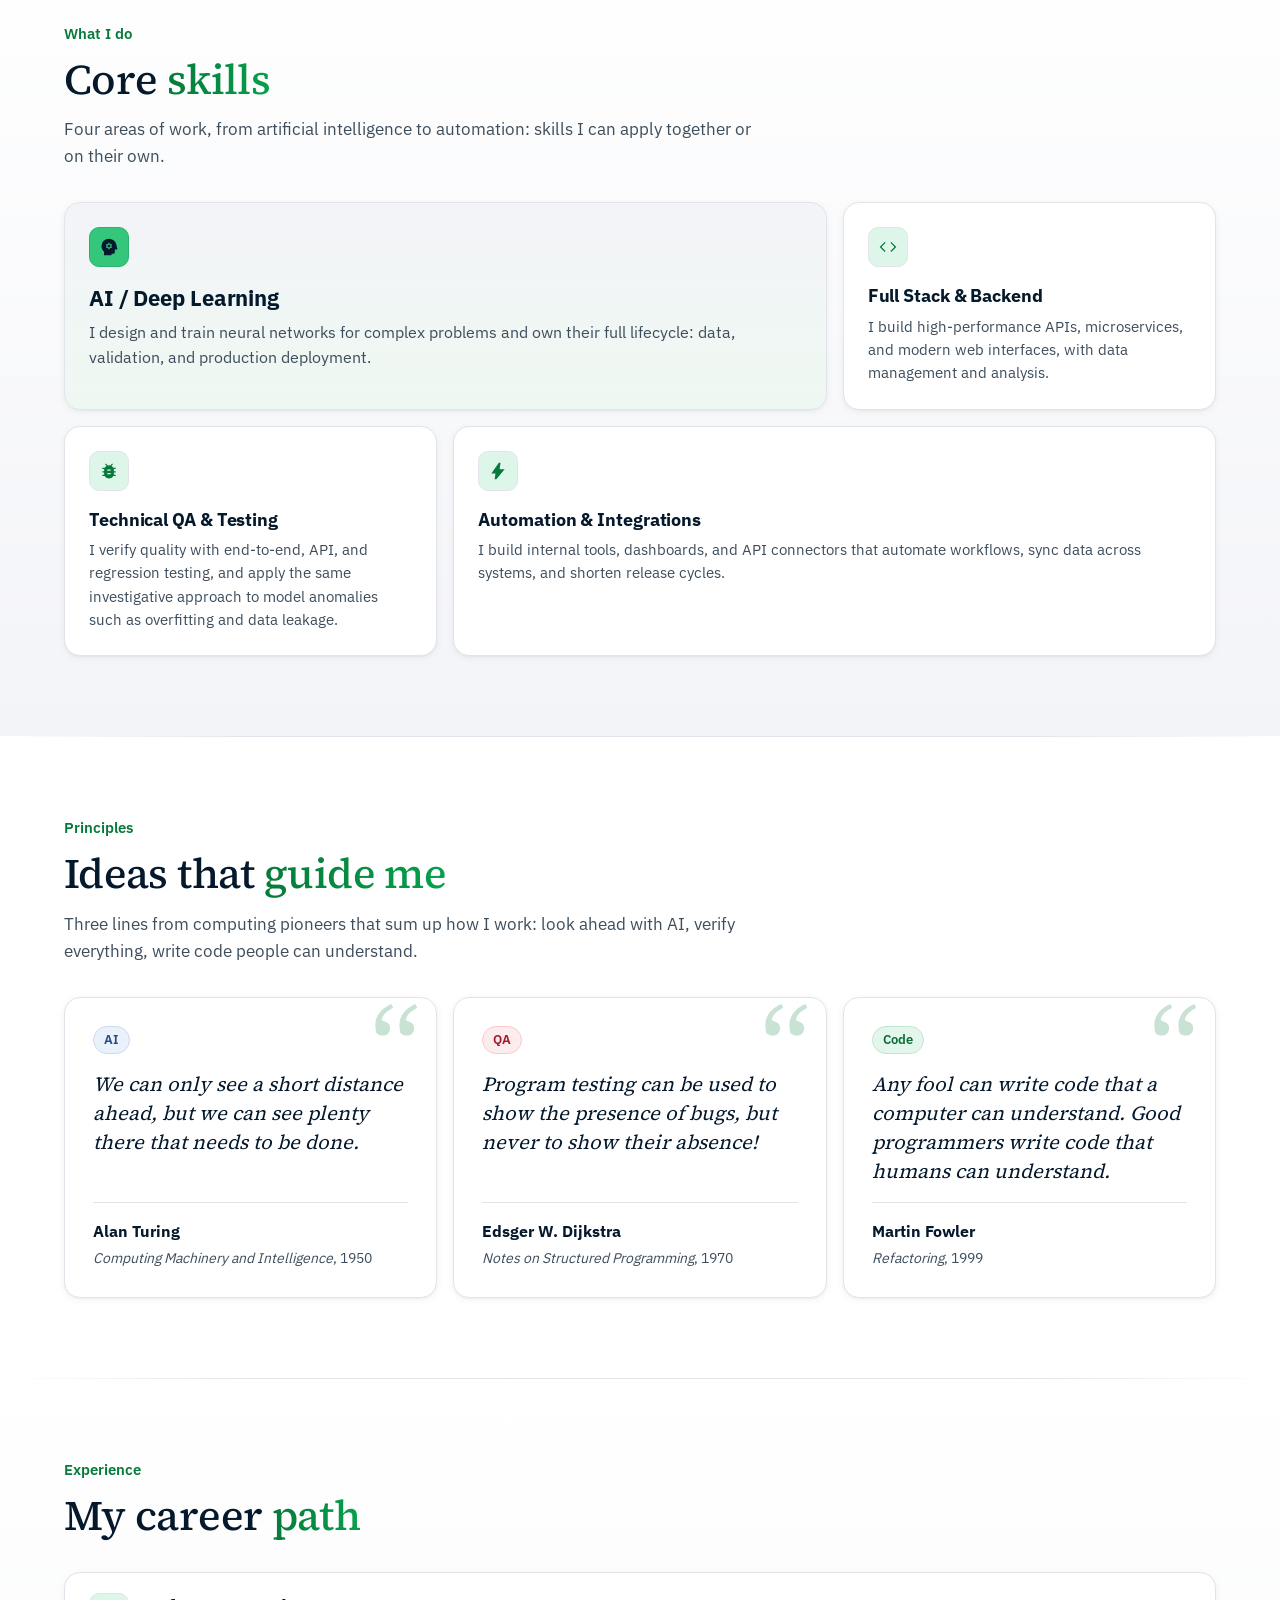
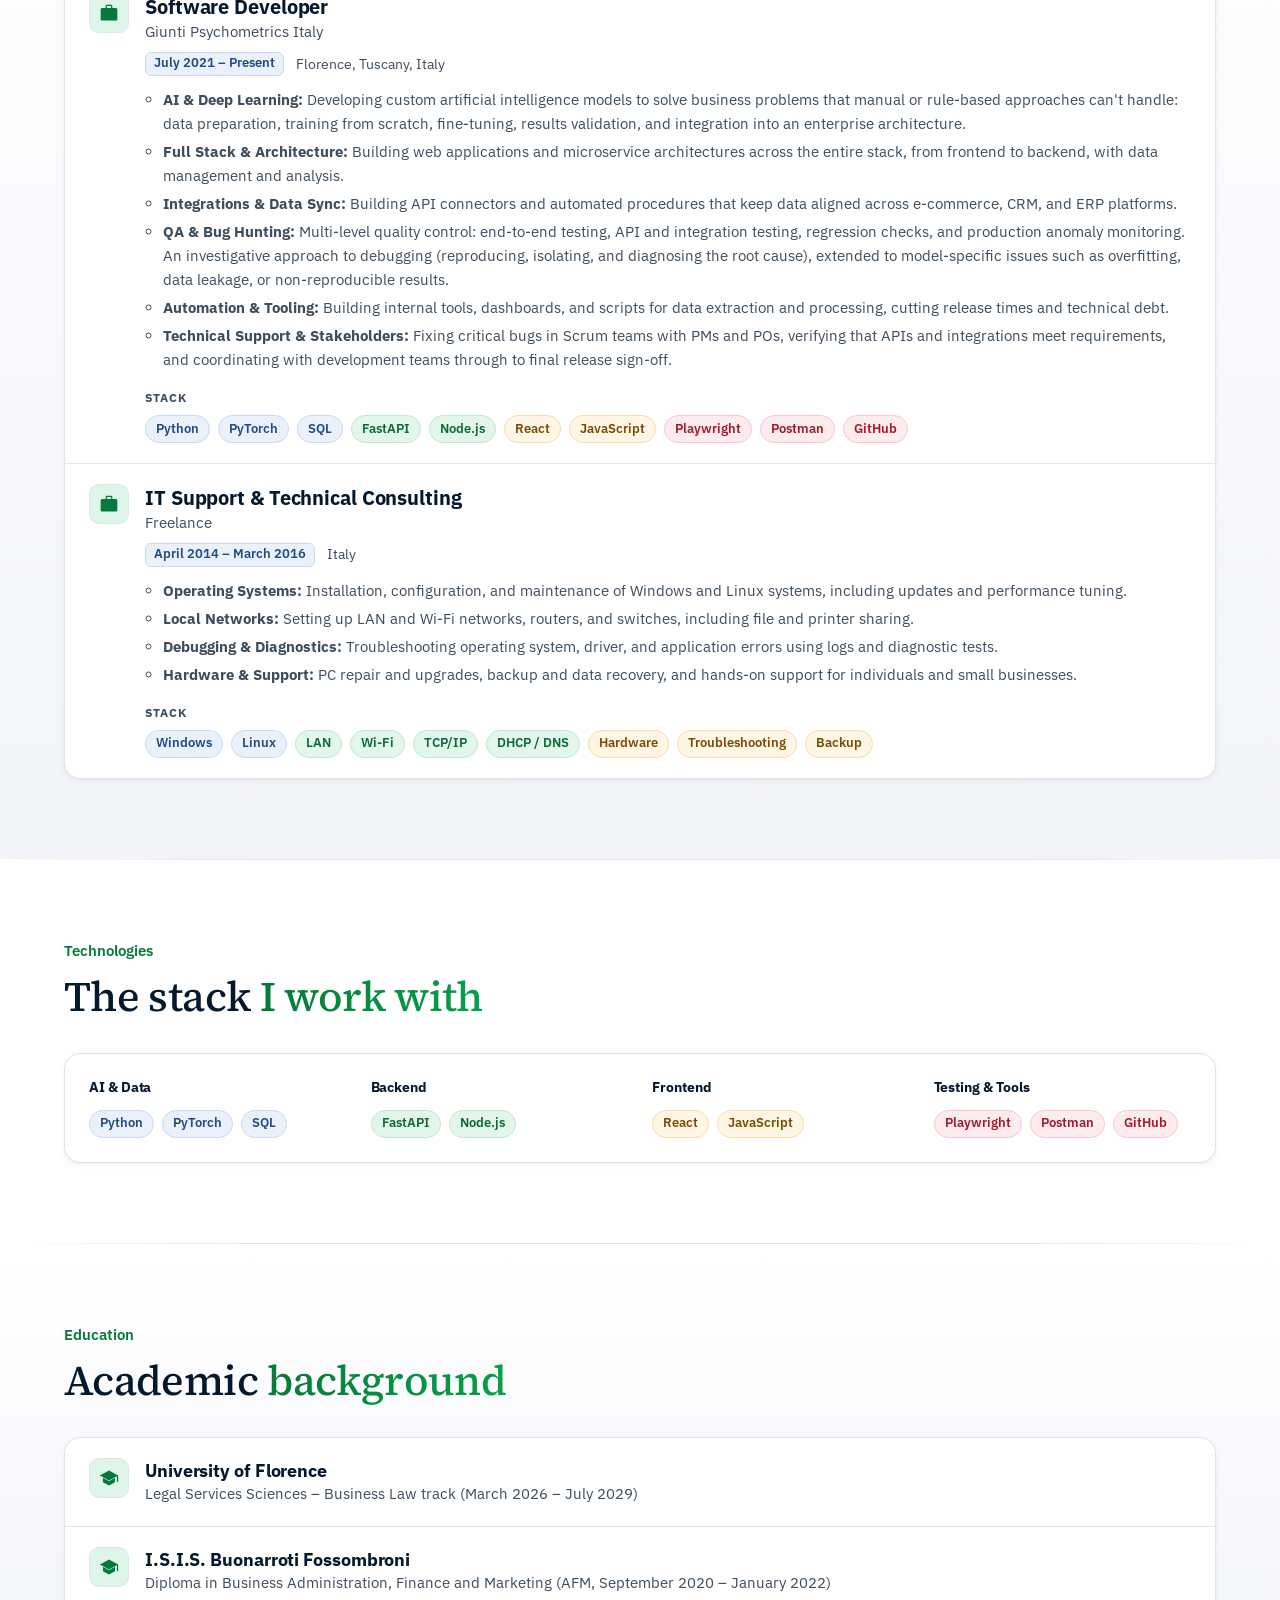
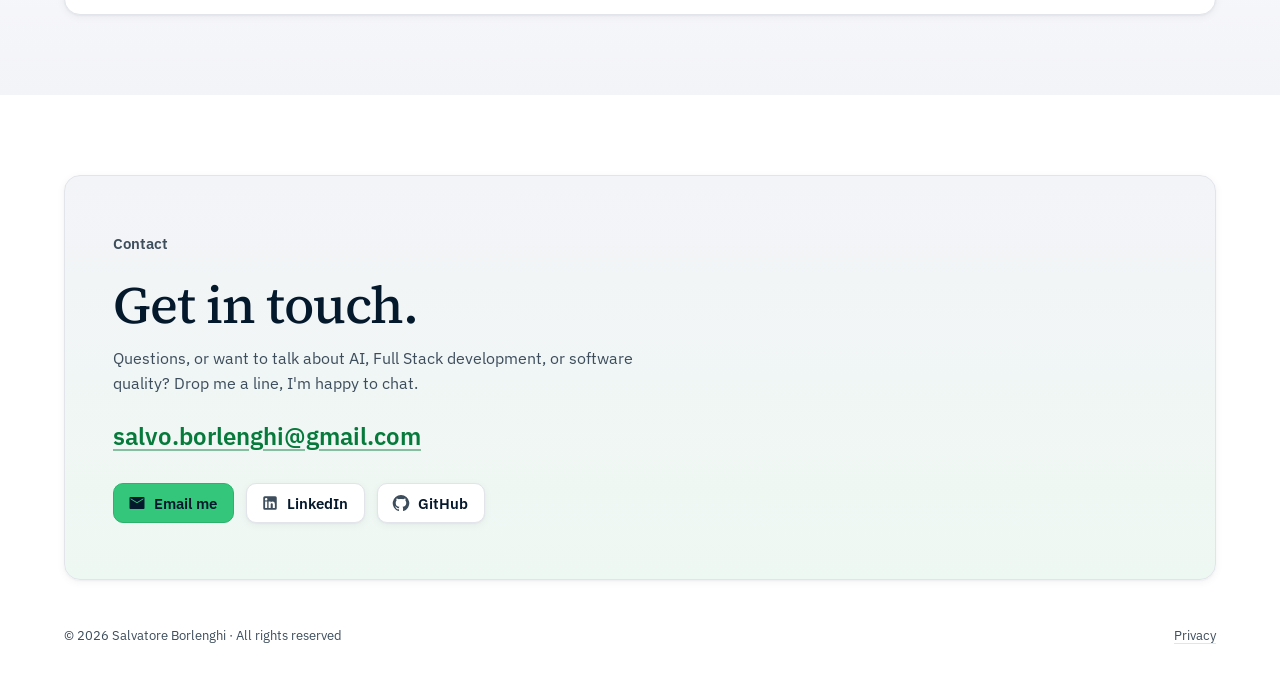
==== commit b5eafa4b: "Update email address from Outlook to Gmail" ====
--- a/en/index.html
+++ b/en/index.html
@@ -129,7 +129,7 @@
       <p class="role">Senior Software Developer | AI / Deep Learning | Full Stack & Technical QA</p>
       <p class="pitch">I develop AI and Deep Learning models, build Full Stack applications, and handle QA and automated testing.</p>
       <div class="actions">
-        <a class="btn contained" href="mailto:salvo.borlenghi@outlook.com"><svg class="ms" viewBox="0 -960 960 960" aria-hidden="true" focusable="false"><path d="M140-160q-24 0-42-18t-18-42v-520q0-24 18-42t42-18h680q24 0 42 18t18 42v520q0 24-18 42t-42 18H140Zm340-302 340-223v-55L480-522 140-740v55l340 223Z"/></svg>Email me</a>
+        <a class="btn contained" href="mailto:salvo.borlenghi@gmail.com"><svg class="ms" viewBox="0 -960 960 960" aria-hidden="true" focusable="false"><path d="M140-160q-24 0-42-18t-18-42v-520q0-24 18-42t42-18h680q24 0 42 18t18 42v520q0 24-18 42t-42 18H140Zm340-302 340-223v-55L480-522 140-740v55l340 223Z"/></svg>Email me</a>
         <a class="btn outlined" href="https://www.linkedin.com/in/salvatoreborlenghi" rel="me"><svg class="ms" viewBox="0 0 24 24" aria-hidden="true" focusable="false"><path d="M19 3a2 2 0 0 1 2 2v14a2 2 0 0 1-2 2H5a2 2 0 0 1-2-2V5a2 2 0 0 1 2-2h14m-.5 15.5v-5.3a3.26 3.26 0 0 0-3.26-3.26c-.85 0-1.84.52-2.32 1.3v-1.11h-2.79v8.37h2.79v-4.93c0-.77.62-1.4 1.39-1.4a1.4 1.4 0 0 1 1.4 1.4v4.93h2.79M6.88 8.56a1.68 1.68 0 0 0 1.68-1.68c0-.93-.75-1.69-1.68-1.69a1.69 1.69 0 0 0-1.69 1.69c0 .93.76 1.68 1.69 1.68m1.39 9.94v-8.37H5.5v8.37h2.77z"/></svg>LinkedIn</a>
         <a class="btn outlined" href="https://github.com/s-borlenghi" rel="me"><svg class="ms" viewBox="0 0 24 24" aria-hidden="true" focusable="false"><path d="M12 1.27a11 11 0 00-3.48 21.46c.55.09.73-.28.73-.55v-1.84c-3.03.64-3.67-1.46-3.67-1.46-.55-1.29-1.28-1.65-1.28-1.65-.92-.65.1-.65.1-.65 1.1 0 1.73 1.1 1.73 1.1.92 1.65 2.57 1.2 3.21.92a2 2 0 01.64-1.47c-2.47-.27-5.04-1.19-5.04-5.5 0-1.1.46-2.1 1.2-2.84a3.76 3.76 0 010-2.93s.91-.28 3.11 1.1c1.8-.49 3.7-.49 5.5 0 2.1-1.38 3.02-1.1 3.02-1.1a3.76 3.76 0 010 2.93c.83.74 1.2 1.74 1.2 2.94 0 4.21-2.57 5.13-5.04 5.4.45.37.82.92.82 2.02v3.03c0 .27.1.64.73.55A11 11 0 0012 1.27"/></svg>GitHub</a>
       </div>
@@ -352,9 +352,9 @@
       <p class="eyebrow">Contact</p>
       <h2>Get in touch.</h2>
       <p>Questions, or want to talk about AI, Full Stack development, or software quality? Drop me a line, I'm happy to chat.</p>
-      <a class="mail" href="mailto:salvo.borlenghi@outlook.com">salvo.borlenghi@outlook.com</a>
+      <a class="mail" href="mailto:salvo.borlenghi@gmail.com">salvo.borlenghi@gmail.com</a>
       <div class="actions">
-        <a class="btn contained" href="mailto:salvo.borlenghi@outlook.com"><svg class="ms" viewBox="0 -960 960 960" aria-hidden="true" focusable="false"><path d="M140-160q-24 0-42-18t-18-42v-520q0-24 18-42t42-18h680q24 0 42 18t18 42v520q0 24-18 42t-42 18H140Zm340-302 340-223v-55L480-522 140-740v55l340 223Z"/></svg>Email me</a>
+        <a class="btn contained" href="mailto:salvo.borlenghi@gmail.com"><svg class="ms" viewBox="0 -960 960 960" aria-hidden="true" focusable="false"><path d="M140-160q-24 0-42-18t-18-42v-520q0-24 18-42t42-18h680q24 0 42 18t18 42v520q0 24-18 42t-42 18H140Zm340-302 340-223v-55L480-522 140-740v55l340 223Z"/></svg>Email me</a>
         <a class="btn outlined" href="https://www.linkedin.com/in/salvatoreborlenghi" rel="me"><svg class="ms" viewBox="0 0 24 24" aria-hidden="true" focusable="false"><path d="M19 3a2 2 0 0 1 2 2v14a2 2 0 0 1-2 2H5a2 2 0 0 1-2-2V5a2 2 0 0 1 2-2h14m-.5 15.5v-5.3a3.26 3.26 0 0 0-3.26-3.26c-.85 0-1.84.52-2.32 1.3v-1.11h-2.79v8.37h2.79v-4.93c0-.77.62-1.4 1.39-1.4a1.4 1.4 0 0 1 1.4 1.4v4.93h2.79M6.88 8.56a1.68 1.68 0 0 0 1.68-1.68c0-.93-.75-1.69-1.68-1.69a1.69 1.69 0 0 0-1.69 1.69c0 .93.76 1.68 1.69 1.68m1.39 9.94v-8.37H5.5v8.37h2.77z"/></svg>LinkedIn</a>
         <a class="btn outlined" href="https://github.com/s-borlenghi" rel="me"><svg class="ms" viewBox="0 0 24 24" aria-hidden="true" focusable="false"><path d="M12 1.27a11 11 0 00-3.48 21.46c.55.09.73-.28.73-.55v-1.84c-3.03.64-3.67-1.46-3.67-1.46-.55-1.29-1.28-1.65-1.28-1.65-.92-.65.1-.65.1-.65 1.1 0 1.73 1.1 1.73 1.1.92 1.65 2.57 1.2 3.21.92a2 2 0 01.64-1.47c-2.47-.27-5.04-1.19-5.04-5.5 0-1.1.46-2.1 1.2-2.84a3.76 3.76 0 010-2.93s.91-.28 3.11 1.1c1.8-.49 3.7-.49 5.5 0 2.1-1.38 3.02-1.1 3.02-1.1a3.76 3.76 0 010 2.93c.83.74 1.2 1.74 1.2 2.94 0 4.21-2.57 5.13-5.04 5.4.45.37.82.92.82 2.02v3.03c0 .27.1.64.73.55A11 11 0 0012 1.27"/></svg>GitHub</a>
       </div>
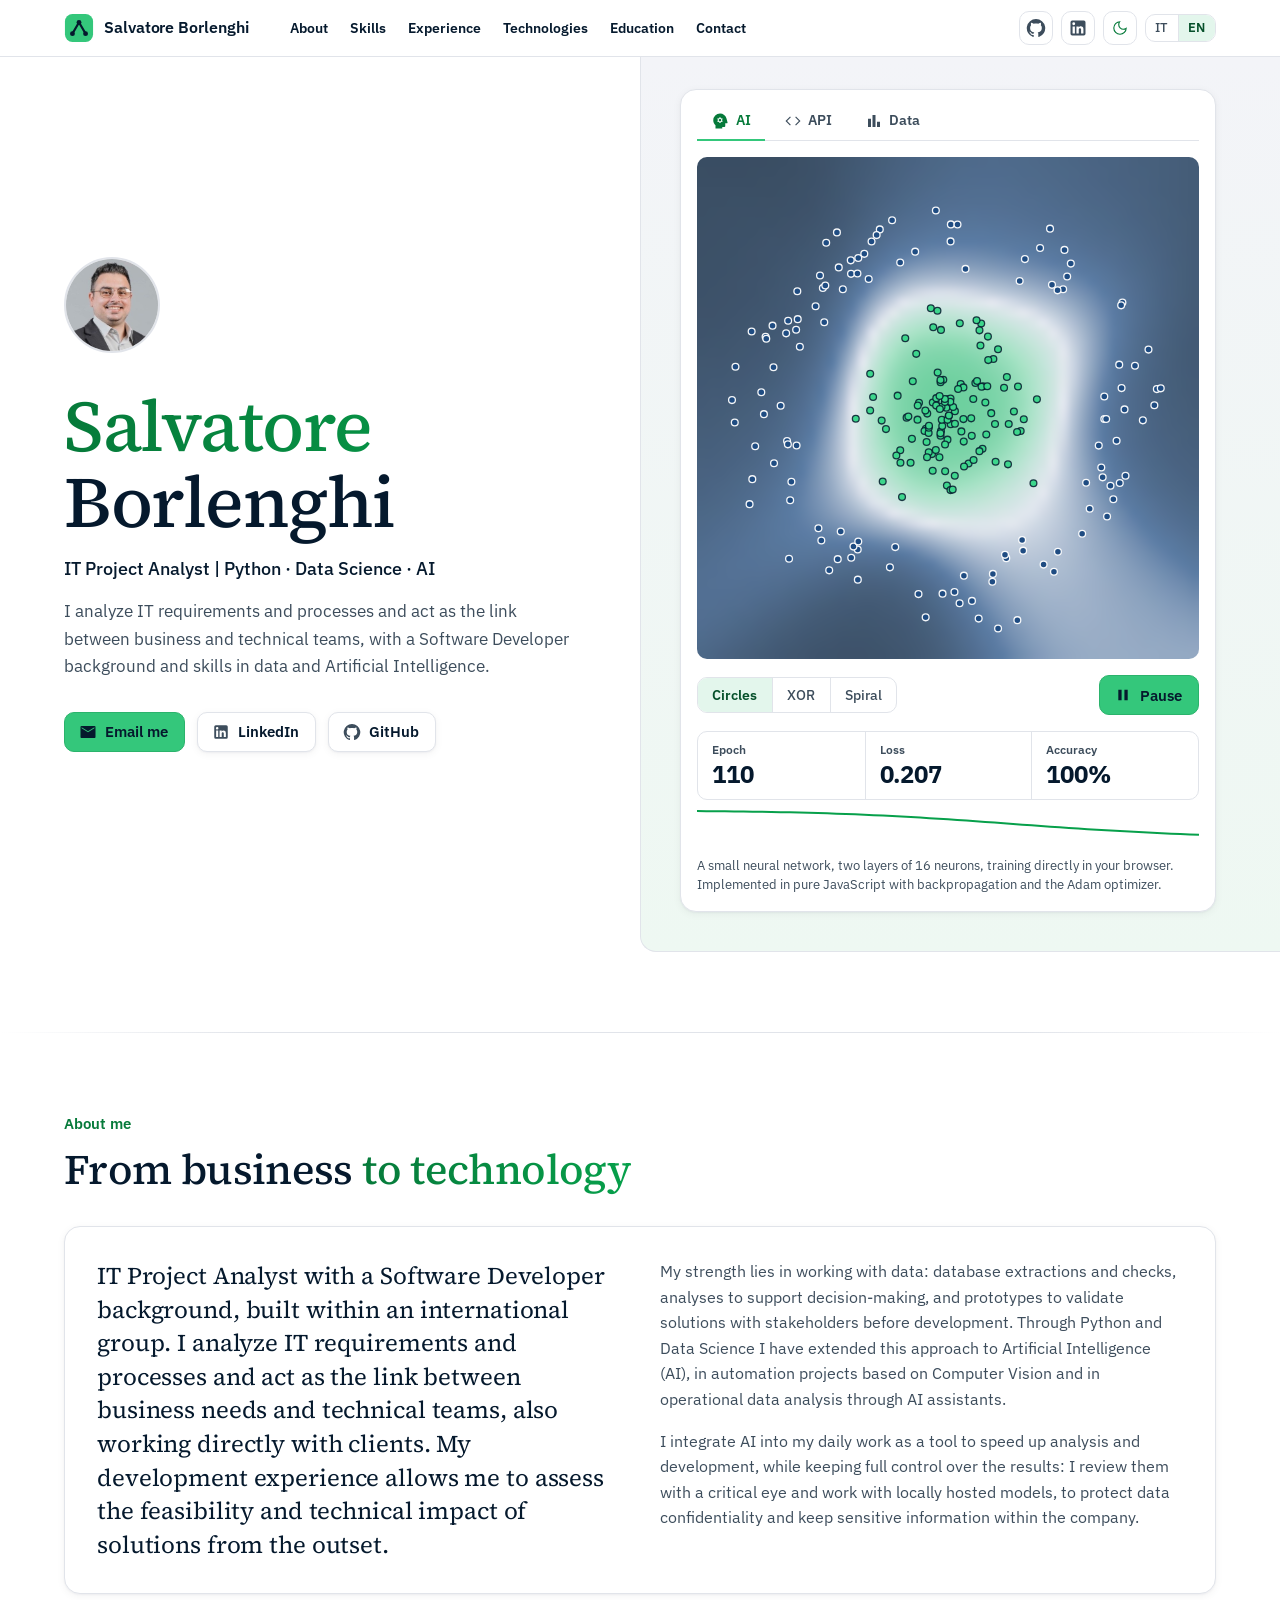
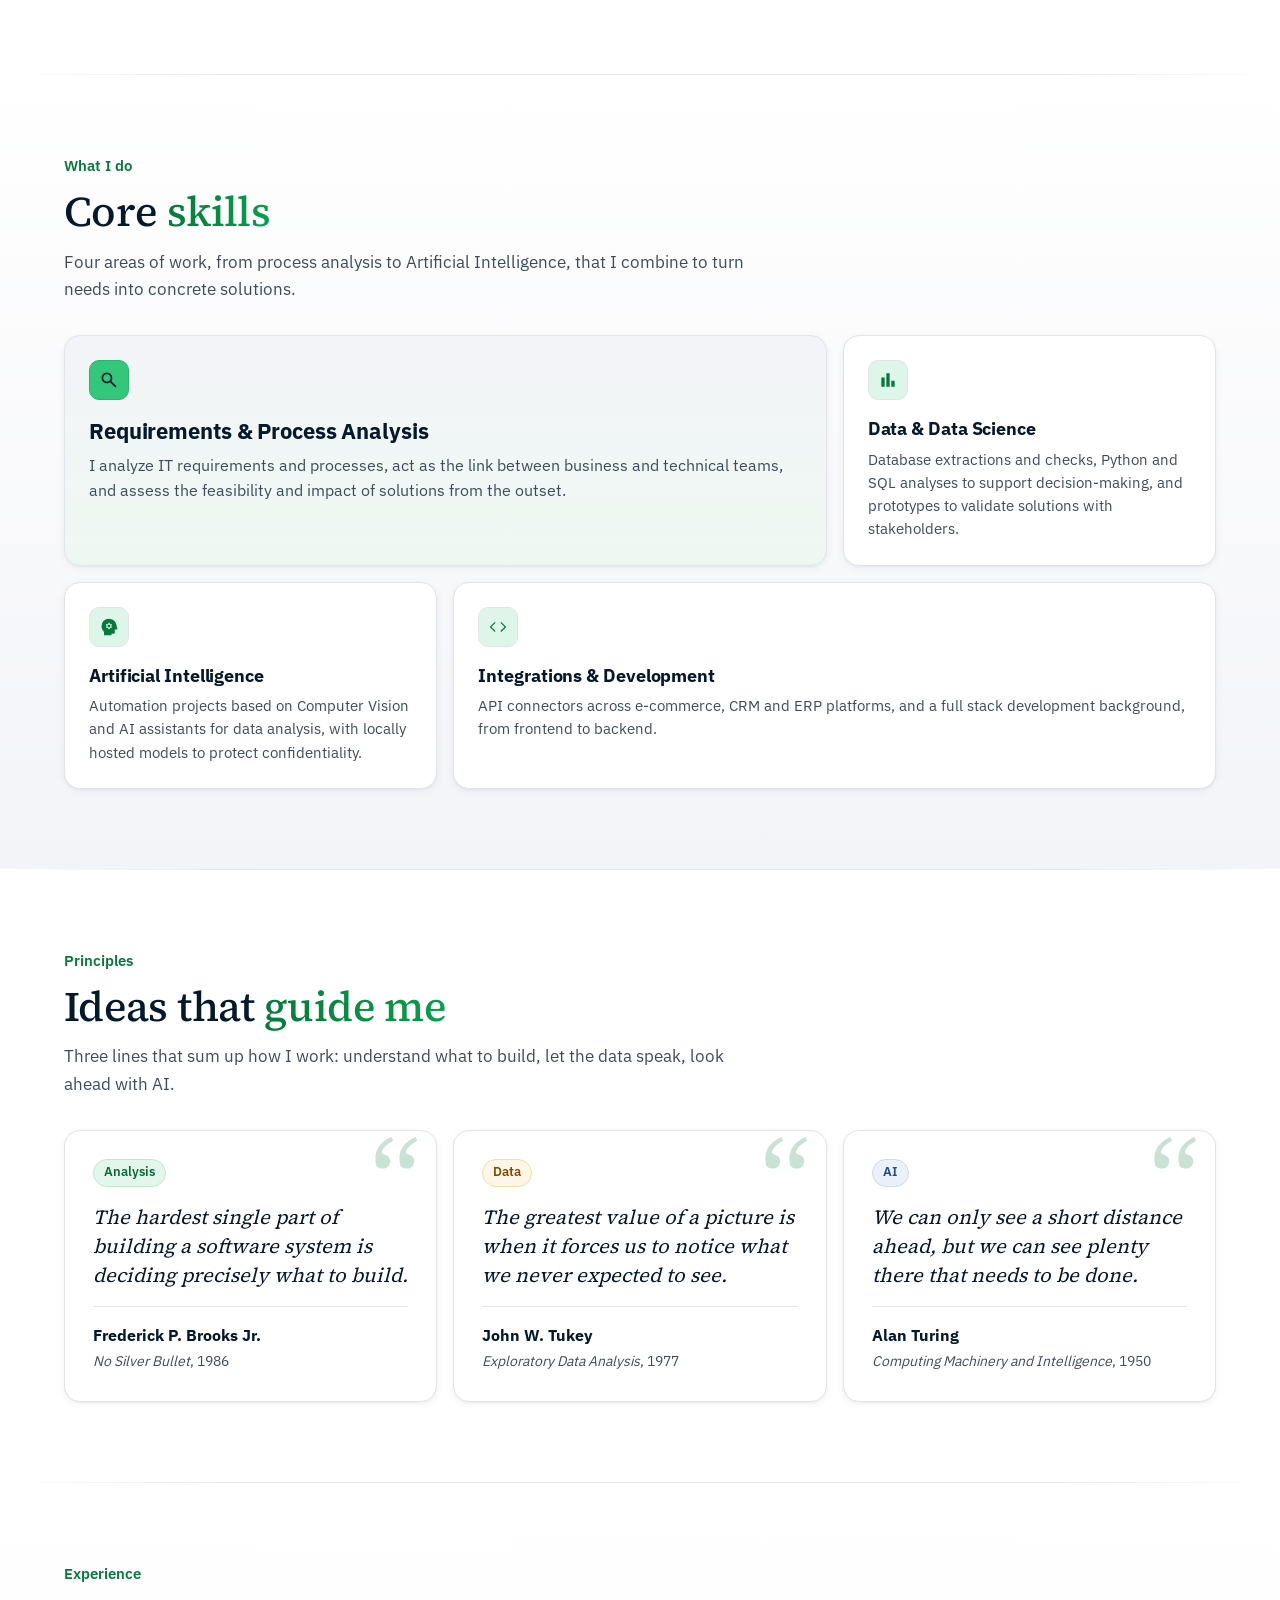
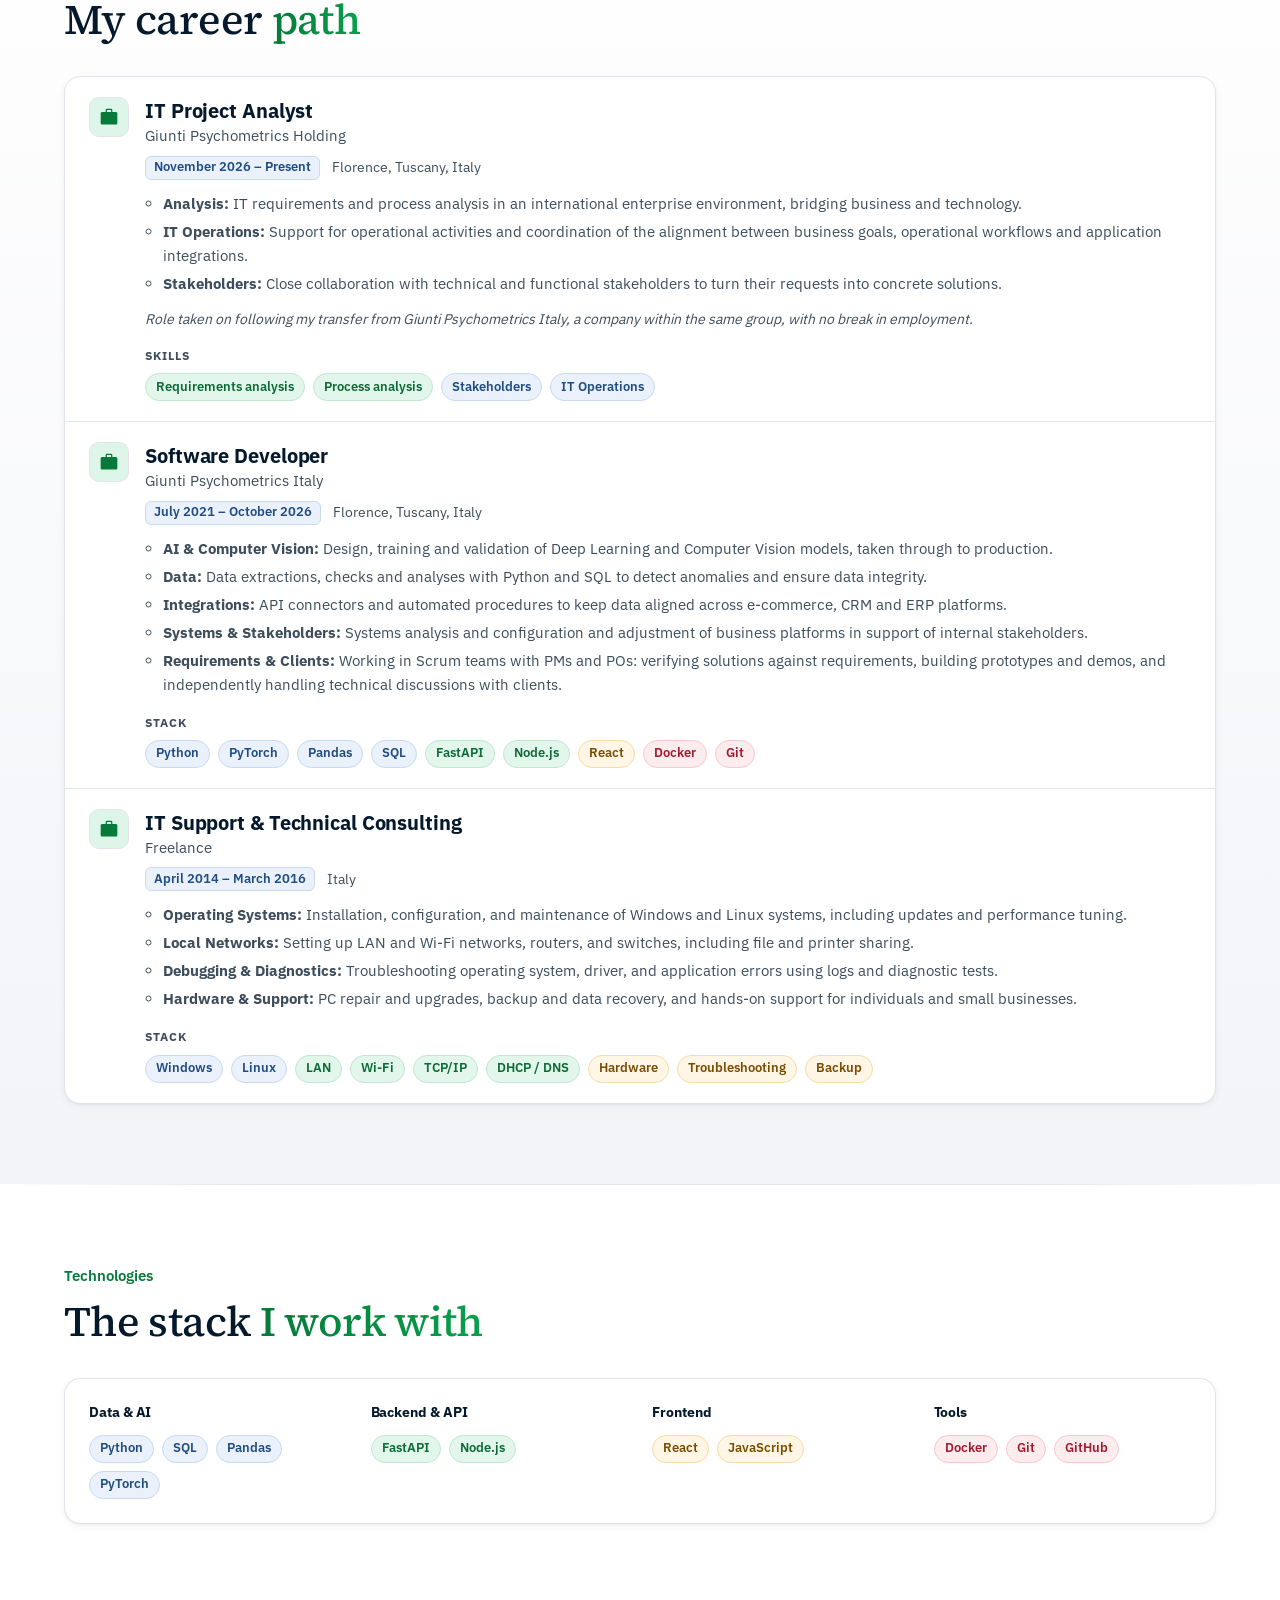
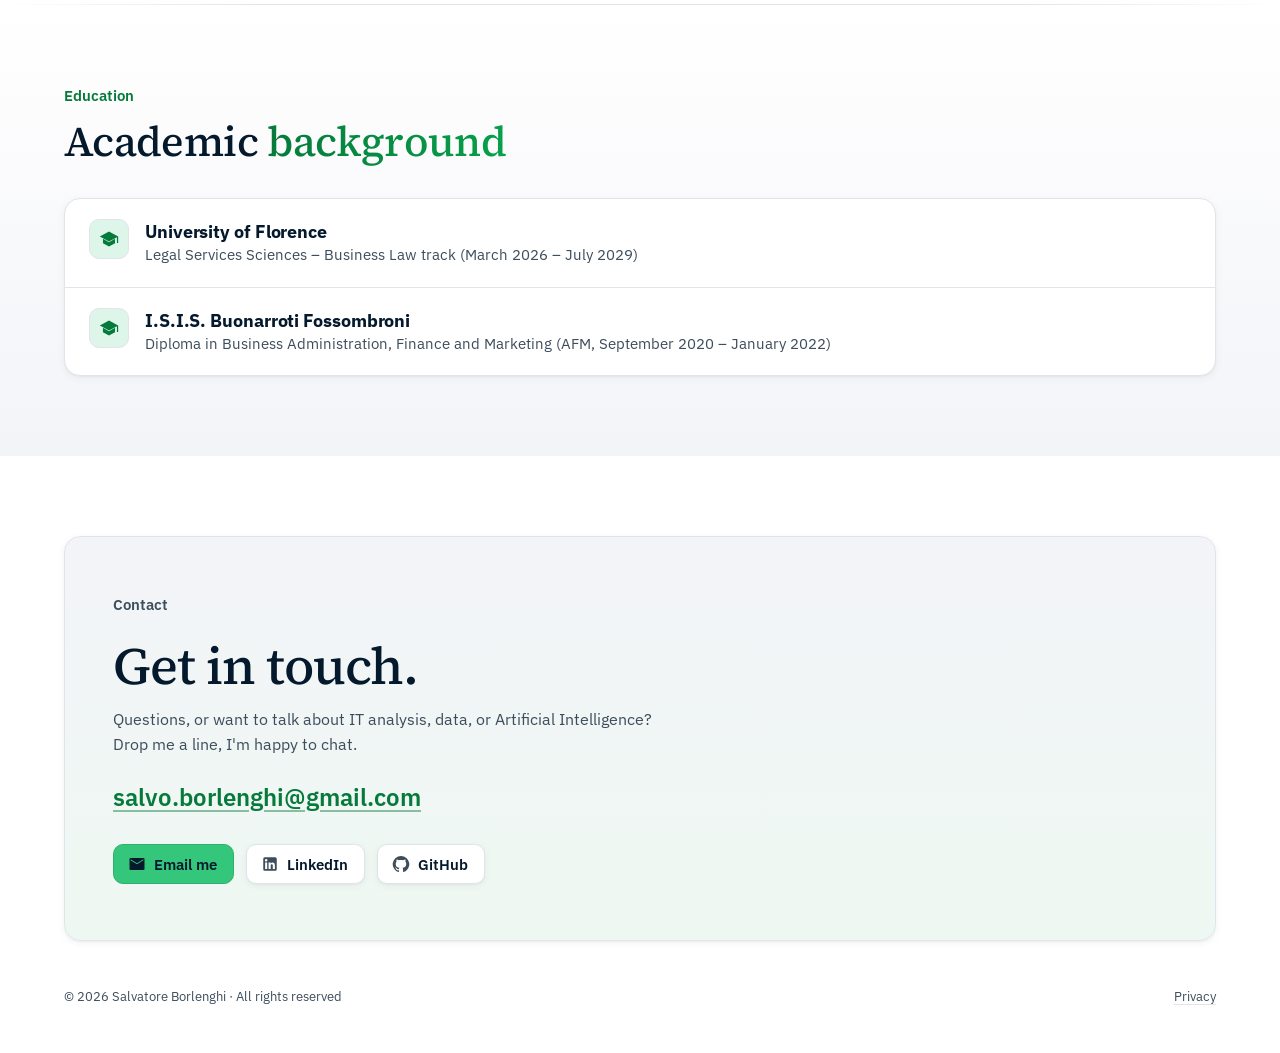
==== commit c97c372b: "Reposition site as IT Project Analyst - Update title, meta tags, Open Graph and structured data to  " ====
--- a/en/index.html
+++ b/en/index.html
@@ -3,8 +3,8 @@
 <head>
 <meta charset="utf-8">
 <meta name="viewport" content="width=device-width, initial-scale=1, viewport-fit=cover">
-<title>Salvatore Borlenghi – Senior Software Developer: AI, Full Stack & QA</title>
-<meta name="description" content="Senior Software Developer in Tuscany, Italy: AI and Deep Learning models, Full Stack development, and QA with automated testing.">
+<title>Salvatore Borlenghi – IT Project Analyst | Python, Data Science & AI</title>
+<meta name="description" content="IT Project Analyst in Tuscany, Italy: IT requirements and process analysis, with a Software Developer background and skills in Python, Data Science and Artificial Intelligence.">
 <link rel="canonical" href="https://s-borlenghi.github.io/en/">
 <link rel="alternate" hreflang="it" href="https://s-borlenghi.github.io/it/">
 <link rel="alternate" hreflang="en" href="https://s-borlenghi.github.io/en/">
@@ -14,22 +14,22 @@
 <meta property="og:type" content="profile">
 <meta property="og:url" content="https://s-borlenghi.github.io/en/">
 <meta property="og:site_name" content="Salvatore Borlenghi">
-<meta property="og:title" content="Salvatore Borlenghi – Senior Software Developer: AI, Full Stack & QA">
-<meta property="og:description" content="I develop AI and Deep Learning models, build Full Stack applications, and handle QA and testing.">
+<meta property="og:title" content="Salvatore Borlenghi – IT Project Analyst | Python, Data Science &amp; AI">
+<meta property="og:description" content="I analyze IT requirements and processes and act as the link between business and technical teams, with skills in Python, Data Science and AI.">
 <meta property="og:image" content="https://s-borlenghi.github.io/assets/img/og-image.jpg">
 <meta property="og:image:type" content="image/jpeg">
 <meta property="og:image:width" content="1200">
 <meta property="og:image:height" content="630">
-<meta property="og:image:alt" content="Salvatore Borlenghi, Senior Software Developer: AI / Deep Learning, Full Stack and Technical QA">
+<meta property="og:image:alt" content="Salvatore Borlenghi, IT Project Analyst: Python, Data Science and AI">
 <meta property="og:locale" content="en_US">
 <meta property="og:locale:alternate" content="it_IT">
 <meta property="profile:first_name" content="Salvatore">
 <meta property="profile:last_name" content="Borlenghi">
 <meta name="twitter:card" content="summary_large_image">
-<meta name="twitter:title" content="Salvatore Borlenghi – Senior Software Developer: AI, Full Stack & QA">
-<meta name="twitter:description" content="I develop AI and Deep Learning models, build Full Stack applications, and handle QA and testing.">
+<meta name="twitter:title" content="Salvatore Borlenghi – IT Project Analyst | Python, Data Science &amp; AI">
+<meta name="twitter:description" content="I analyze IT requirements and processes and act as the link between business and technical teams, with skills in Python, Data Science and AI.">
 <meta name="twitter:image" content="https://s-borlenghi.github.io/assets/img/og-image.jpg">
-<meta name="twitter:image:alt" content="Salvatore Borlenghi, Senior Software Developer: AI / Deep Learning, Full Stack and Technical QA">
+<meta name="twitter:image:alt" content="Salvatore Borlenghi, IT Project Analyst: Python, Data Science and AI">
 <meta name="theme-color" content="#ffffff">
 <!-- Inline theme switcher initialization to prevent FOUT -->
 <script>try{var t=localStorage.getItem("theme");if(t==="light"||t==="dark")document.documentElement.setAttribute("data-theme",t);}catch(e){}</script>
@@ -40,18 +40,18 @@
   "@type": "ProfilePage",
   "url": "https://s-borlenghi.github.io/en/",
   "inLanguage": "en",
-  "dateModified": "2026-09-24",
-  "name": "Salvatore Borlenghi – Senior Software Developer: AI, Full Stack & QA",
+  "dateModified": "2026-11-23",
+  "name": "Salvatore Borlenghi – IT Project Analyst | Python, Data Science & AI",
   "mainEntity": {
     "@type": "Person",
     "name": "Salvatore Borlenghi",
     "url": "https://s-borlenghi.github.io/en/",
     "image": "https://s-borlenghi.github.io/assets/img/foto.jpg",
-    "jobTitle": "Senior Software Developer",
-    "description": "I'm a Software Developer with over 5 years of experience in artificial intelligence, Full Stack development, and software quality.",
+    "jobTitle": "IT Project Analyst",
+    "description": "IT Project Analyst with a Software Developer background, built within an international group. I analyze IT requirements and processes and act as the link between business needs and technical teams.",
     "worksFor": {
       "@type": "Organization",
-      "name": "Giunti Psychometrics Italy"
+      "name": "Giunti Psychometrics Holding"
     },
     "address": {
       "@type": "PostalAddress",
@@ -60,17 +60,15 @@
       "addressCountry": "IT"
     },
     "knowsAbout": [
+      "Requirements analysis",
+      "Business process analysis",
       "Python",
-      "PyTorch",
-      "Deep Learning",
+      "Data Science",
+      "Artificial Intelligence",
+      "Computer Vision",
       "SQL",
-      "FastAPI",
-      "Node.js",
-      "React.js",
-      "JavaScript",
-      "Playwright",
-      "Postman",
-      "GitHub"
+      "API integration",
+      "Software development"
     ],
     "knowsLanguage": [
       "it",
@@ -81,7 +79,7 @@
       "name": "University of Florence"
     },
     "sameAs": [
-      "https://www.linkedin.com/in/salvatoreborlenghi",
+      "https://www.linkedin.com/in/salvatore-borlenghi",
       "https://github.com/s-borlenghi"
     ]
   }
@@ -111,7 +109,7 @@
       <a class="text-btn" href="#contact">Contact</a>
     </nav>
     <a class="theme-btn bar-link" href="https://github.com/s-borlenghi" rel="me" aria-label="GitHub" title="GitHub"><svg class="ms" viewBox="0 0 24 24" aria-hidden="true" focusable="false"><path d="M12 1.27a11 11 0 00-3.48 21.46c.55.09.73-.28.73-.55v-1.84c-3.03.64-3.67-1.46-3.67-1.46-.55-1.29-1.28-1.65-1.28-1.65-.92-.65.1-.65.1-.65 1.1 0 1.73 1.1 1.73 1.1.92 1.65 2.57 1.2 3.21.92a2 2 0 01.64-1.47c-2.47-.27-5.04-1.19-5.04-5.5 0-1.1.46-2.1 1.2-2.84a3.76 3.76 0 010-2.93s.91-.28 3.11 1.1c1.8-.49 3.7-.49 5.5 0 2.1-1.38 3.02-1.1 3.02-1.1a3.76 3.76 0 010 2.93c.83.74 1.2 1.74 1.2 2.94 0 4.21-2.57 5.13-5.04 5.4.45.37.82.92.82 2.02v3.03c0 .27.1.64.73.55A11 11 0 0012 1.27"/></svg></a>
-    <a class="theme-btn bar-link" href="https://www.linkedin.com/in/salvatoreborlenghi" rel="me" aria-label="LinkedIn" title="LinkedIn"><svg class="ms" viewBox="0 0 24 24" aria-hidden="true" focusable="false"><path d="M19 3a2 2 0 0 1 2 2v14a2 2 0 0 1-2 2H5a2 2 0 0 1-2-2V5a2 2 0 0 1 2-2h14m-.5 15.5v-5.3a3.26 3.26 0 0 0-3.26-3.26c-.85 0-1.84.52-2.32 1.3v-1.11h-2.79v8.37h2.79v-4.93c0-.77.62-1.4 1.39-1.4a1.4 1.4 0 0 1 1.4 1.4v4.93h2.79M6.88 8.56a1.68 1.68 0 0 0 1.68-1.68c0-.93-.75-1.69-1.68-1.69a1.69 1.69 0 0 0-1.69 1.69c0 .93.76 1.68 1.69 1.68m1.39 9.94v-8.37H5.5v8.37h2.77z"/></svg></a>
+    <a class="theme-btn bar-link" href="https://www.linkedin.com/in/salvatore-borlenghi" rel="me" aria-label="LinkedIn" title="LinkedIn"><svg class="ms" viewBox="0 0 24 24" aria-hidden="true" focusable="false"><path d="M19 3a2 2 0 0 1 2 2v14a2 2 0 0 1-2 2H5a2 2 0 0 1-2-2V5a2 2 0 0 1 2-2h14m-.5 15.5v-5.3a3.26 3.26 0 0 0-3.26-3.26c-.85 0-1.84.52-2.32 1.3v-1.11h-2.79v8.37h2.79v-4.93c0-.77.62-1.4 1.39-1.4a1.4 1.4 0 0 1 1.4 1.4v4.93h2.79M6.88 8.56a1.68 1.68 0 0 0 1.68-1.68c0-.93-.75-1.69-1.68-1.69a1.69 1.69 0 0 0-1.69 1.69c0 .93.76 1.68 1.69 1.68m1.39 9.94v-8.37H5.5v8.37h2.77z"/></svg></a>
     <button type="button" class="theme-btn" id="theme-toggle" data-label-dark="Switch to dark theme" data-label-light="Switch to light theme" aria-label="Switch to dark theme" title="Switch to dark theme"><svg class="ms i-light" viewBox="0 -960 960 960" aria-hidden="true" focusable="false"><path d="M579-381q41-41 41-99t-41-99q-41-41-99-41t-99 41q-41 41-41 99t41 99q41 41 99 41t99-41Zm-240.5 42.5Q280-397 280-480t58.5-141.5Q397-680 480-680t141.5 58.5Q680-563 680-480t-58.5 141.5Q563-280 480-280t-141.5-58.5ZM200-450H40v-60h160v60Zm720 0H760v-60h160v60ZM450-760v-160h60v160h-60Zm0 720v-160h60v160h-60ZM262-658l-100-97 43-44 96 100-39 41Zm494 496-98-100 41-41 99 98-42 43Zm-99-537 98-99 44 42-99 98-43-41ZM162-205l99-98 42 42-98 99-43-43Zm318-275Z"/></svg><svg class="ms i-dark" viewBox="0 -960 960 960" aria-hidden="true" focusable="false"><path d="M480-120q-150 0-255-105T120-480q0-150 105-255t255-105q8 0 17 .5t23 1.5q-36 32-56 79t-20 99q0 90 63 153t153 63q52 0 99-18.5t79-51.5q1 12 1.5 19.5t.5 14.5q0 150-105 255T480-120Zm0-60q109 0 190-67.5T771-406q-25 11-53.67 16.5Q688.67-384 660-384q-114.69 0-195.34-80.66Q384-545.31 384-660q0-24 5-51.5t18-62.5q-98 27-162.5 109.5T180-480q0 125 87.5 212.5T480-180Zm-4-297Z"/></svg></button>
     <nav class="segmented small" aria-label="Language selector">
       <a href="../it/" hreflang="it" lang="it">IT</a>
@@ -126,11 +124,11 @@
     <div class="hero-text">
       <img class="avatar" src="../assets/img/foto.jpg" alt="Photo of Salvatore Borlenghi" width="285" height="285">
       <h1><span class="grad">Salvatore</span> Borlenghi</h1>
-      <p class="role">Senior Software Developer | AI / Deep Learning | Full Stack & Technical QA</p>
-      <p class="pitch">I develop AI and Deep Learning models, build Full Stack applications, and handle QA and automated testing.</p>
+      <p class="role">IT Project Analyst | Python · Data Science · AI</p>
+      <p class="pitch">I analyze IT requirements and processes and act as the link between business and technical teams, with a Software Developer background and skills in data and Artificial Intelligence.</p>
       <div class="actions">
         <a class="btn contained" href="mailto:salvo.borlenghi@gmail.com"><svg class="ms" viewBox="0 -960 960 960" aria-hidden="true" focusable="false"><path d="M140-160q-24 0-42-18t-18-42v-520q0-24 18-42t42-18h680q24 0 42 18t18 42v520q0 24-18 42t-42 18H140Zm340-302 340-223v-55L480-522 140-740v55l340 223Z"/></svg>Email me</a>
-        <a class="btn outlined" href="https://www.linkedin.com/in/salvatoreborlenghi" rel="me"><svg class="ms" viewBox="0 0 24 24" aria-hidden="true" focusable="false"><path d="M19 3a2 2 0 0 1 2 2v14a2 2 0 0 1-2 2H5a2 2 0 0 1-2-2V5a2 2 0 0 1 2-2h14m-.5 15.5v-5.3a3.26 3.26 0 0 0-3.26-3.26c-.85 0-1.84.52-2.32 1.3v-1.11h-2.79v8.37h2.79v-4.93c0-.77.62-1.4 1.39-1.4a1.4 1.4 0 0 1 1.4 1.4v4.93h2.79M6.88 8.56a1.68 1.68 0 0 0 1.68-1.68c0-.93-.75-1.69-1.68-1.69a1.69 1.69 0 0 0-1.69 1.69c0 .93.76 1.68 1.69 1.68m1.39 9.94v-8.37H5.5v8.37h2.77z"/></svg>LinkedIn</a>
+        <a class="btn outlined" href="https://www.linkedin.com/in/salvatore-borlenghi" rel="me"><svg class="ms" viewBox="0 0 24 24" aria-hidden="true" focusable="false"><path d="M19 3a2 2 0 0 1 2 2v14a2 2 0 0 1-2 2H5a2 2 0 0 1-2-2V5a2 2 0 0 1 2-2h14m-.5 15.5v-5.3a3.26 3.26 0 0 0-3.26-3.26c-.85 0-1.84.52-2.32 1.3v-1.11h-2.79v8.37h2.79v-4.93c0-.77.62-1.4 1.39-1.4a1.4 1.4 0 0 1 1.4 1.4v4.93h2.79M6.88 8.56a1.68 1.68 0 0 0 1.68-1.68c0-.93-.75-1.69-1.68-1.69a1.69 1.69 0 0 0-1.69 1.69c0 .93.76 1.68 1.69 1.68m1.39 9.94v-8.37H5.5v8.37h2.77z"/></svg>LinkedIn</a>
         <a class="btn outlined" href="https://github.com/s-borlenghi" rel="me"><svg class="ms" viewBox="0 0 24 24" aria-hidden="true" focusable="false"><path d="M12 1.27a11 11 0 00-3.48 21.46c.55.09.73-.28.73-.55v-1.84c-3.03.64-3.67-1.46-3.67-1.46-.55-1.29-1.28-1.65-1.28-1.65-.92-.65.1-.65.1-.65 1.1 0 1.73 1.1 1.73 1.1.92 1.65 2.57 1.2 3.21.92a2 2 0 01.64-1.47c-2.47-.27-5.04-1.19-5.04-5.5 0-1.1.46-2.1 1.2-2.84a3.76 3.76 0 010-2.93s.91-.28 3.11 1.1c1.8-.49 3.7-.49 5.5 0 2.1-1.38 3.02-1.1 3.02-1.1a3.76 3.76 0 010 2.93c.83.74 1.2 1.74 1.2 2.94 0 4.21-2.57 5.13-5.04 5.4.45.37.82.92.82 2.02v3.03c0 .27.1.64.73.55A11 11 0 0012 1.27"/></svg>GitHub</a>
       </div>
     </div>
@@ -141,7 +139,7 @@
         <div class="tabs" role="tablist" aria-label="Skills showcase">
           <button type="button" class="tab" role="tab" id="tab-ai" aria-controls="panel-ai" aria-selected="true"><svg class="ms" viewBox="0 -960 960 960" aria-hidden="true" focusable="false"><path d="M449-374h60l3-44q12-2 22.5-8.5T553-441l42 14 28-48-30-24q5-14 5-29t-5-29l30-24-28-48-42 14q-8-8-19-14t-22-9l-3-44h-60l-3 44q-11 3-22 9t-19 14l-42-14-28 48 30 24q-5 14-5 29t5 29l-30 24 28 48 42-14q8 8 18.5 14.5T446-418l3 44Zm-19.5-104.5Q409-499 409-528t20.5-49.5Q450-598 479-598t49.5 20.5Q549-557 549-528t-20.5 49.5Q508-458 479-458t-49.5-20.5ZM240-80v-172q-57-52-88.5-121.5T120-520q0-150 105-255t255-105q125 0 221.5 73.5T827-615l55 218q4 14-5 25.5T853-360h-93v140q0 25-17.5 42.5T700-160H600v80H240Z"/></svg>AI</button>
           <button type="button" class="tab" role="tab" id="tab-api" aria-controls="panel-api" aria-selected="false" tabindex="-1"><svg class="ms" viewBox="0 -960 960 960" aria-hidden="true" focusable="false"><path d="M320-242 80-482l242-242 43 43-199 199 197 197-43 43Zm318 2-43-43 199-199-197-197 43-43 240 240-242 242Z"/></svg>API</button>
-          <button type="button" class="tab" role="tab" id="tab-qa" aria-controls="panel-qa" aria-selected="false" tabindex="-1"><svg class="ms" viewBox="0 -960 960 960" aria-hidden="true" focusable="false"><path d="M480-120q-65 0-121-31t-83-89H160v-60h92q-7-26-7-52.5V-406h-85v-60h85q0-29 .5-57.5T254-580h-94v-60h120q14-28 37-49t51-35l-77-76 40-40 94 94q28-10 56.5-10t56.5 10l94-94 40 40-76 76q28 14 49.5 35.5T683-640h117v60h-94q9 28 8.5 56.5T714-466h86v60h-86q0 27 .5 53.5T708-300h92v60H685q-26 59-82.5 89.5T480-120Zm-80-200h160v-60H400v60Zm0-173h160v-60H400v60Z"/></svg>QA</button>
+          <button type="button" class="tab" role="tab" id="tab-data" aria-controls="panel-data" aria-selected="false" tabindex="-1"><svg class="ms" viewBox="0 -960 960 960" aria-hidden="true" focusable="false"><path d="M640-160v-280h160v280H640Zm-240 0v-640h160v640H400Zm-240 0v-440h160v440H160Z"/></svg>Data</button>
         </div>
       <div class="panel" role="tabpanel" id="panel-ai" aria-labelledby="tab-ai"><figure class="panel-fig">
         <canvas id="nn-canvas" role="img" aria-label="A neural network learning to separate two classes of points" aria-describedby="nn-caption"></canvas>
@@ -191,34 +189,22 @@
         </div>
         <pre class="code resp" id="api-resp" aria-live="polite"><span class="c">// Press Send to call POST /predict</span></pre>
       </div>
-      <div class="panel" role="tabpanel" id="panel-qa" aria-labelledby="tab-qa" hidden>
-        <p class="panel-intro">An example Playwright test. The button runs real checks on this page, right in your browser.</p>
-        <pre class="code" tabindex="0" aria-label="Playwright test example"><code><span class="k">import</span> { test, expect } <span class="k">from</span> <span class="s">&#x27;@playwright/test&#x27;</span>;
-
-<span class="f">test</span>(<span class="s">&#x27;has a single h1&#x27;</span>, <span class="k">async</span> ({ page }) =&gt; {
-  <span class="k">await</span> page.goto(<span class="s">&#x27;/en/&#x27;</span>);
-  <span class="k">await</span> <span class="f">expect</span>(page.locator(<span class="s">&#x27;h1&#x27;</span>)).toHaveCount(<span class="n">1</span>);
-});
-
-<span class="f">test</span>(<span class="s">&#x27;the AI model learns&#x27;</span>, <span class="k">async</span> ({ page }) =&gt; {
-  <span class="k">await</span> page.goto(<span class="s">&#x27;/en/&#x27;</span>);
-  <span class="k">await</span> <span class="f">expect</span>(page.locator(<span class="s">&#x27;#st-acc&#x27;</span>))
-    .toHaveText(<span class="s">/^(9\d|100)%$/</span>, { timeout: <span class="n">20_000</span> });
-});</code></pre>
-        <div class="qa-bar">
-          <button type="button" class="btn contained" id="qa-run"><svg class="ms" viewBox="0 -960 960 960" aria-hidden="true" focusable="false"><path d="M320-203v-560l440 280-440 280Z"/></svg>Run tests</button>
-          <span class="qa-summary" id="qa-summary" role="status"></span>
-        </div>
-        <ol class="qa-list" id="qa-list">
-            <li data-test="h1"><span class="qa-ico" aria-hidden="true">·</span><span class="qa-name">has a single main heading (h1)</span><span class="qa-time"></span></li>
-            <li data-test="alt"><span class="qa-ico" aria-hidden="true">·</span><span class="qa-name">every image has alternative text</span><span class="qa-time"></span></li>
-            <li data-test="mail"><span class="qa-ico" aria-hidden="true">·</span><span class="qa-name">the Email me button opens an email</span><span class="qa-time"></span></li>
-            <li data-test="profiles"><span class="qa-ico" aria-hidden="true">·</span><span class="qa-name">LinkedIn and GitHub links are present</span><span class="qa-time"></span></li>
-            <li data-test="hreflang"><span class="qa-ico" aria-hidden="true">·</span><span class="qa-name">the Italian version is linked (hreflang)</span><span class="qa-time"></span></li>
-            <li data-test="ld"><span class="qa-ico" aria-hidden="true">·</span><span class="qa-name">structured data for Google is valid JSON</span><span class="qa-time"></span></li>
-            <li data-test="names"><span class="qa-ico" aria-hidden="true">·</span><span class="qa-name">every button has an accessible name</span><span class="qa-time"></span></li>
-            <li data-test="model"><span class="qa-ico" aria-hidden="true">·</span><span class="qa-name">the AI model learns: accuracy ≥ 90%</span><span class="qa-time"></span></li>
-        </ol>
+      <div class="panel" role="tabpanel" id="panel-data" aria-labelledby="tab-data" hidden>
+        <p class="panel-intro">An example of analysis with Pandas. The button really analyzes the predictions of the network training in your browser.</p>
+        <pre class="code" tabindex="0" aria-label="Example of analysis with Pandas"><code><span class="k">import</span> pandas <span class="k">as</span> pd
+
+df = pd.DataFrame(points, columns=[<span class="s">&quot;x&quot;</span>, <span class="s">&quot;y&quot;</span>, <span class="s">&quot;label&quot;</span>])
+prob = model.predict(df[[<span class="s">&quot;x&quot;</span>, <span class="s">&quot;y&quot;</span>]])
+df[<span class="s">&quot;predicted&quot;</span>] = (prob &gt; <span class="n">0.5</span>).astype(int)
+
+<span class="c"># Confusion matrix and accuracy</span>
+<span class="f">print</span>(pd.crosstab(df[<span class="s">&quot;label&quot;</span>], df[<span class="s">&quot;predicted&quot;</span>]))
+<span class="f">print</span>(<span class="s">f&quot;Accuracy: {(df.label == df.predicted).mean():.1%}&quot;</span>)</code></pre>
+        <div class="data-bar">
+          <button type="button" class="btn contained" id="data-run"><svg class="ms" viewBox="0 -960 960 960" aria-hidden="true" focusable="false"><path d="M320-203v-560l440 280-440 280Z"/></svg>Run analysis</button>
+          <span class="data-summary" id="data-summary" role="status"></span>
+        </div>
+        <pre class="code resp" id="data-out" aria-live="polite"><span class="c"># Press Run analysis to see the results</span></pre>
       </div>
       </div>
     </div>
@@ -226,61 +212,61 @@
 
   <!-- About Section -->
   <section class="section" id="about">
-    <div class="sec-head"><p class="eyebrow">About me</p><h2>From idea <span class="grad">to production</span></h2></div>
+    <div class="sec-head"><p class="eyebrow">About me</p><h2>From business <span class="grad">to technology</span></h2></div>
     <div class="card about">
-      <p class="lead">I'm a Software Developer with over 5 years of experience in artificial intelligence, Full Stack development, and software quality.</p>
+      <p class="lead">IT Project Analyst with a Software Developer background, built within an international group. I analyze IT requirements and processes and act as the link between business needs and technical teams, also working directly with clients. My development experience allows me to assess the feasibility and technical impact of solutions from the outset.</p>
       <div class="about-text">
-        <p>I design and train Deep Learning models, build web applications from frontend to backend, and make sure everything works with automated testing. I work mainly in Python for AI and backend, and use JavaScript, Node.js, and React for the web.</p>
-        <p>My goal is to turn an idea into a scalable product people actually use, balancing technical quality with business goals.</p>
+        <p>My strength lies in working with data: database extractions and checks, analyses to support decision-making, and prototypes to validate solutions with stakeholders before development. Through Python and Data Science I have extended this approach to Artificial Intelligence (AI), in automation projects based on Computer Vision and in operational data analysis through AI assistants.</p>
+        <p>I integrate AI into my daily work as a tool to speed up analysis and development, while keeping full control over the results: I review them with a critical eye and work with locally hosted models, to protect data confidentiality and keep sensitive information within the company.</p>
       </div>
     </div>
   </section>
 
   <!-- Skills Section -->
   <section class="section alt" id="skills">
-    <div class="sec-head"><p class="eyebrow">What I do</p><h2>Core <span class="grad">skills</span></h2><p class="sec-sub">Four areas of work, from artificial intelligence to automation: skills I can apply together or on their own.</p></div>
+    <div class="sec-head"><p class="eyebrow">What I do</p><h2>Core <span class="grad">skills</span></h2><p class="sec-sub">Four areas of work, from process analysis to Artificial Intelligence, that I combine to turn needs into concrete solutions.</p></div>
     <div class="skills">
       <article class="card skill">
+        <span class="icon-badge"><svg class="ms" viewBox="0 -960 960 960" aria-hidden="true" focusable="false"><path d="M784-120 532-372q-30 24-69 38t-83 14q-109 0-184.5-75.5T120-580q0-109 75.5-184.5T380-840q109 0 184.5 75.5T640-580q0 44-14 83t-38 69l252 252-56 56ZM380-400q75 0 127.5-52.5T560-580q0-75-52.5-127.5T380-760q-75 0-127.5 52.5T200-580q0 75 52.5 127.5T380-400Z"/></svg></span>
+        <h3>Requirements &amp; Process Analysis</h3>
+        <p>I analyze IT requirements and processes, act as the link between business and technical teams, and assess the feasibility and impact of solutions from the outset.</p>
+      </article>
+      <article class="card skill">
+        <span class="icon-badge"><svg class="ms" viewBox="0 -960 960 960" aria-hidden="true" focusable="false"><path d="M640-160v-280h160v280H640Zm-240 0v-640h160v640H400Zm-240 0v-440h160v440H160Z"/></svg></span>
+        <h3>Data &amp; Data Science</h3>
+        <p>Database extractions and checks, Python and SQL analyses to support decision-making, and prototypes to validate solutions with stakeholders.</p>
+      </article>
+      <article class="card skill">
         <span class="icon-badge"><svg class="ms" viewBox="0 -960 960 960" aria-hidden="true" focusable="false"><path d="M449-374h60l3-44q12-2 22.5-8.5T553-441l42 14 28-48-30-24q5-14 5-29t-5-29l30-24-28-48-42 14q-8-8-19-14t-22-9l-3-44h-60l-3 44q-11 3-22 9t-19 14l-42-14-28 48 30 24q-5 14-5 29t5 29l-30 24 28 48 42-14q8 8 18.5 14.5T446-418l3 44Zm-19.5-104.5Q409-499 409-528t20.5-49.5Q450-598 479-598t49.5 20.5Q549-557 549-528t-20.5 49.5Q508-458 479-458t-49.5-20.5ZM240-80v-172q-57-52-88.5-121.5T120-520q0-150 105-255t255-105q125 0 221.5 73.5T827-615l55 218q4 14-5 25.5T853-360h-93v140q0 25-17.5 42.5T700-160H600v80H240Z"/></svg></span>
-        <h3>AI / Deep Learning</h3>
-        <p>I design and train neural networks for complex problems and own their full lifecycle: data, validation, and production deployment.</p>
+        <h3>Artificial Intelligence</h3>
+        <p>Automation projects based on Computer Vision and AI assistants for data analysis, with locally hosted models to protect confidentiality.</p>
       </article>
       <article class="card skill">
         <span class="icon-badge"><svg class="ms" viewBox="0 -960 960 960" aria-hidden="true" focusable="false"><path d="M320-242 80-482l242-242 43 43-199 199 197 197-43 43Zm318 2-43-43 199-199-197-197 43-43 240 240-242 242Z"/></svg></span>
-        <h3>Full Stack & Backend</h3>
-        <p>I build high-performance APIs, microservices, and modern web interfaces, with data management and analysis.</p>
-      </article>
-      <article class="card skill">
-        <span class="icon-badge"><svg class="ms" viewBox="0 -960 960 960" aria-hidden="true" focusable="false"><path d="M480-120q-65 0-121-31t-83-89H160v-60h92q-7-26-7-52.5V-406h-85v-60h85q0-29 .5-57.5T254-580h-94v-60h120q14-28 37-49t51-35l-77-76 40-40 94 94q28-10 56.5-10t56.5 10l94-94 40 40-76 76q28 14 49.5 35.5T683-640h117v60h-94q9 28 8.5 56.5T714-466h86v60h-86q0 27 .5 53.5T708-300h92v60H685q-26 59-82.5 89.5T480-120Zm-80-200h160v-60H400v60Zm0-173h160v-60H400v60Z"/></svg></span>
-        <h3>Technical QA & Testing</h3>
-        <p>I verify quality with end-to-end, API, and regression testing, and apply the same investigative approach to model anomalies such as overfitting and data leakage.</p>
-      </article>
-      <article class="card skill">
-        <span class="icon-badge"><svg class="ms" viewBox="0 -960 960 960" aria-hidden="true" focusable="false"><path d="m320-80 40-280H160l360-520h80l-40 320h240L400-80h-80Z"/></svg></span>
-        <h3>Automation & Integrations</h3>
-        <p>I build internal tools, dashboards, and API connectors that automate workflows, sync data across systems, and shorten release cycles.</p>
+        <h3>Integrations &amp; Development</h3>
+        <p>API connectors across e-commerce, CRM and ERP platforms, and a full stack development background, from frontend to backend.</p>
       </article>
     </div>
   </section>
 
   <!-- Quotes Section -->
   <section class="section" id="principles">
-    <div class="sec-head"><p class="eyebrow">Principles</p><h2>Ideas that <span class="grad">guide me</span></h2><p class="sec-sub">Three lines from computing pioneers that sum up how I work: look ahead with AI, verify everything, write code people can understand.</p></div>
+    <div class="sec-head"><p class="eyebrow">Principles</p><h2>Ideas that <span class="grad">guide me</span></h2><p class="sec-sub">Three lines that sum up how I work: understand what to build, let the data speak, look ahead with AI.</p></div>
     <div class="quotes">
+      <figure class="card quote">
+        <span class="chips c-green"><span class="chip">Analysis</span></span>
+        <blockquote lang="en"><p>The hardest single part of building a software system is deciding precisely what to build.</p></blockquote>
+        <figcaption><span class="who">Frederick P. Brooks Jr.</span><span class="src"><cite>No Silver Bullet</cite>, 1986</span></figcaption>
+      </figure>
+      <figure class="card quote">
+        <span class="chips c-amber"><span class="chip">Data</span></span>
+        <blockquote lang="en"><p>The greatest value of a picture is when it forces us to notice what we never expected to see.</p></blockquote>
+        <figcaption><span class="who">John W. Tukey</span><span class="src"><cite>Exploratory Data Analysis</cite>, 1977</span></figcaption>
+      </figure>
       <figure class="card quote">
         <span class="chips c-blue"><span class="chip">AI</span></span>
         <blockquote lang="en"><p>We can only see a short distance ahead, but we can see plenty there that needs to be done.</p></blockquote>
         <figcaption><span class="who">Alan Turing</span><span class="src"><cite>Computing Machinery and Intelligence</cite>, 1950</span></figcaption>
-      </figure>
-      <figure class="card quote">
-        <span class="chips c-red"><span class="chip">QA</span></span>
-        <blockquote lang="en"><p>Program testing can be used to show the presence of bugs, but never to show their absence!</p></blockquote>
-        <figcaption><span class="who">Edsger W. Dijkstra</span><span class="src"><cite>Notes on Structured Programming</cite>, 1970</span></figcaption>
-      </figure>
-      <figure class="card quote">
-        <span class="chips c-green"><span class="chip">Code</span></span>
-        <blockquote lang="en"><p>Any fool can write code that a computer can understand. Good programmers write code that humans can understand.</p></blockquote>
-        <figcaption><span class="who">Martin Fowler</span><span class="src"><cite>Refactoring</cite>, 1999</span></figcaption>
       </figure>
     </div>
   </section>
@@ -292,19 +278,34 @@
       <li>
         <span class="icon-badge"><svg class="ms" viewBox="0 -960 960 960" aria-hidden="true" focusable="false"><path d="M140-120q-24 0-42-18t-18-42v-480q0-24 18-42t42-18h180v-100q0-24 18-42t42-18h200q24 0 42 18t18 42v100h180q24 0 42 18t18 42v480q0 24-18 42t-42 18H140Zm240-600h200v-100H380v100Z"/></svg></span>
         <div>
+          <h3>IT Project Analyst</h3>
+          <p class="meta">Giunti Psychometrics Holding</p>
+          <p class="when"><span class="pill">November 2026 – Present</span><span class="where">Florence, Tuscany, Italy</span></p>
+          <ul>
+            <li><strong>Analysis:</strong> IT requirements and process analysis in an international enterprise environment, bridging business and technology.</li>
+            <li><strong>IT Operations:</strong> Support for operational activities and coordination of the alignment between business goals, operational workflows and application integrations.</li>
+            <li><strong>Stakeholders:</strong> Close collaboration with technical and functional stakeholders to turn their requests into concrete solutions.</li>
+          </ul>
+          <p class="job-note">Role taken on following my transfer from Giunti Psychometrics Italy, a company within the same group, with no break in employment.</p>
+          <p class="job-stack-label">Skills</p>
+          <ul class="chips job-stack"><li class="chip c-green">Requirements analysis</li><li class="chip c-green">Process analysis</li><li class="chip c-blue">Stakeholders</li><li class="chip c-blue">IT Operations</li></ul>
+        </div>
+      </li>
+      <li>
+        <span class="icon-badge"><svg class="ms" viewBox="0 -960 960 960" aria-hidden="true" focusable="false"><path d="M140-120q-24 0-42-18t-18-42v-480q0-24 18-42t42-18h180v-100q0-24 18-42t42-18h200q24 0 42 18t18 42v100h180q24 0 42 18t18 42v480q0 24-18 42t-42 18H140Zm240-600h200v-100H380v100Z"/></svg></span>
+        <div>
           <h3>Software Developer</h3>
           <p class="meta">Giunti Psychometrics Italy</p>
-          <p class="when"><span class="pill">July 2021 – Present</span><span class="where">Florence, Tuscany, Italy</span></p>
+          <p class="when"><span class="pill">July 2021 – October 2026</span><span class="where">Florence, Tuscany, Italy</span></p>
           <ul>
-            <li><strong>AI & Deep Learning:</strong> Developing custom artificial intelligence models to solve business problems that manual or rule-based approaches can't handle: data preparation, training from scratch, fine-tuning, results validation, and integration into an enterprise architecture.</li>
-            <li><strong>Full Stack & Architecture:</strong> Building web applications and microservice architectures across the entire stack, from frontend to backend, with data management and analysis.</li>
-            <li><strong>Integrations & Data Sync:</strong> Building API connectors and automated procedures that keep data aligned across e-commerce, CRM, and ERP platforms.</li>
-            <li><strong>QA & Bug Hunting:</strong> Multi-level quality control: end-to-end testing, API and integration testing, regression checks, and production anomaly monitoring. An investigative approach to debugging (reproducing, isolating, and diagnosing the root cause), extended to model-specific issues such as overfitting, data leakage, or non-reproducible results.</li>
-            <li><strong>Automation & Tooling:</strong> Building internal tools, dashboards, and scripts for data extraction and processing, cutting release times and technical debt.</li>
-            <li><strong>Technical Support & Stakeholders:</strong> Fixing critical bugs in Scrum teams with PMs and POs, verifying that APIs and integrations meet requirements, and coordinating with development teams through to final release sign-off.</li>
+            <li><strong>AI &amp; Computer Vision:</strong> Design, training and validation of Deep Learning and Computer Vision models, taken through to production.</li>
+            <li><strong>Data:</strong> Data extractions, checks and analyses with Python and SQL to detect anomalies and ensure data integrity.</li>
+            <li><strong>Integrations:</strong> API connectors and automated procedures to keep data aligned across e-commerce, CRM and ERP platforms.</li>
+            <li><strong>Systems &amp; Stakeholders:</strong> Systems analysis and configuration and adjustment of business platforms in support of internal stakeholders.</li>
+            <li><strong>Requirements &amp; Clients:</strong> Working in Scrum teams with PMs and POs: verifying solutions against requirements, building prototypes and demos, and independently handling technical discussions with clients.</li>
           </ul>
           <p class="job-stack-label">Stack</p>
-          <ul class="chips job-stack"><li class="chip c-blue">Python</li><li class="chip c-blue">PyTorch</li><li class="chip c-blue">SQL</li><li class="chip c-green">FastAPI</li><li class="chip c-green">Node.js</li><li class="chip c-amber">React</li><li class="chip c-amber">JavaScript</li><li class="chip c-red">Playwright</li><li class="chip c-red">Postman</li><li class="chip c-red">GitHub</li></ul>
+          <ul class="chips job-stack"><li class="chip c-blue">Python</li><li class="chip c-blue">PyTorch</li><li class="chip c-blue">Pandas</li><li class="chip c-blue">SQL</li><li class="chip c-green">FastAPI</li><li class="chip c-green">Node.js</li><li class="chip c-amber">React</li><li class="chip c-red">Docker</li><li class="chip c-red">Git</li></ul>
         </div>
       </li>
       <li>
@@ -330,10 +331,10 @@
   <section class="section" id="technologies">
     <div class="sec-head"><p class="eyebrow">Technologies</p><h2>The stack <span class="grad">I work with</span></h2></div>
     <div class="card stack">
-      <div><h3>AI & Data</h3><ul class="chips c-blue"><li class="chip">Python</li><li class="chip">PyTorch</li><li class="chip">SQL</li></ul></div>
-      <div><h3>Backend</h3><ul class="chips c-green"><li class="chip">FastAPI</li><li class="chip">Node.js</li></ul></div>
+      <div><h3>Data &amp; AI</h3><ul class="chips c-blue"><li class="chip">Python</li><li class="chip">SQL</li><li class="chip">Pandas</li><li class="chip">PyTorch</li></ul></div>
+      <div><h3>Backend &amp; API</h3><ul class="chips c-green"><li class="chip">FastAPI</li><li class="chip">Node.js</li></ul></div>
       <div><h3>Frontend</h3><ul class="chips c-amber"><li class="chip">React</li><li class="chip">JavaScript</li></ul></div>
-      <div><h3>Testing & Tools</h3><ul class="chips c-red"><li class="chip">Playwright</li><li class="chip">Postman</li><li class="chip">GitHub</li></ul></div>
+      <div><h3>Tools</h3><ul class="chips c-red"><li class="chip">Docker</li><li class="chip">Git</li><li class="chip">GitHub</li></ul></div>
     </div>
   </section>
 
@@ -351,11 +352,11 @@
     <div class="card contact">
       <p class="eyebrow">Contact</p>
       <h2>Get in touch.</h2>
-      <p>Questions, or want to talk about AI, Full Stack development, or software quality? Drop me a line, I'm happy to chat.</p>
+      <p>Questions, or want to talk about IT analysis, data, or Artificial Intelligence? Drop me a line, I'm happy to chat.</p>
       <a class="mail" href="mailto:salvo.borlenghi@gmail.com">salvo.borlenghi@gmail.com</a>
       <div class="actions">
         <a class="btn contained" href="mailto:salvo.borlenghi@gmail.com"><svg class="ms" viewBox="0 -960 960 960" aria-hidden="true" focusable="false"><path d="M140-160q-24 0-42-18t-18-42v-520q0-24 18-42t42-18h680q24 0 42 18t18 42v520q0 24-18 42t-42 18H140Zm340-302 340-223v-55L480-522 140-740v55l340 223Z"/></svg>Email me</a>
-        <a class="btn outlined" href="https://www.linkedin.com/in/salvatoreborlenghi" rel="me"><svg class="ms" viewBox="0 0 24 24" aria-hidden="true" focusable="false"><path d="M19 3a2 2 0 0 1 2 2v14a2 2 0 0 1-2 2H5a2 2 0 0 1-2-2V5a2 2 0 0 1 2-2h14m-.5 15.5v-5.3a3.26 3.26 0 0 0-3.26-3.26c-.85 0-1.84.52-2.32 1.3v-1.11h-2.79v8.37h2.79v-4.93c0-.77.62-1.4 1.39-1.4a1.4 1.4 0 0 1 1.4 1.4v4.93h2.79M6.88 8.56a1.68 1.68 0 0 0 1.68-1.68c0-.93-.75-1.69-1.68-1.69a1.69 1.69 0 0 0-1.69 1.69c0 .93.76 1.68 1.69 1.68m1.39 9.94v-8.37H5.5v8.37h2.77z"/></svg>LinkedIn</a>
+        <a class="btn outlined" href="https://www.linkedin.com/in/salvatore-borlenghi" rel="me"><svg class="ms" viewBox="0 0 24 24" aria-hidden="true" focusable="false"><path d="M19 3a2 2 0 0 1 2 2v14a2 2 0 0 1-2 2H5a2 2 0 0 1-2-2V5a2 2 0 0 1 2-2h14m-.5 15.5v-5.3a3.26 3.26 0 0 0-3.26-3.26c-.85 0-1.84.52-2.32 1.3v-1.11h-2.79v8.37h2.79v-4.93c0-.77.62-1.4 1.39-1.4a1.4 1.4 0 0 1 1.4 1.4v4.93h2.79M6.88 8.56a1.68 1.68 0 0 0 1.68-1.68c0-.93-.75-1.69-1.68-1.69a1.69 1.69 0 0 0-1.69 1.69c0 .93.76 1.68 1.69 1.68m1.39 9.94v-8.37H5.5v8.37h2.77z"/></svg>LinkedIn</a>
         <a class="btn outlined" href="https://github.com/s-borlenghi" rel="me"><svg class="ms" viewBox="0 0 24 24" aria-hidden="true" focusable="false"><path d="M12 1.27a11 11 0 00-3.48 21.46c.55.09.73-.28.73-.55v-1.84c-3.03.64-3.67-1.46-3.67-1.46-.55-1.29-1.28-1.65-1.28-1.65-.92-.65.1-.65.1-.65 1.1 0 1.73 1.1 1.73 1.1.92 1.65 2.57 1.2 3.21.92a2 2 0 01.64-1.47c-2.47-.27-5.04-1.19-5.04-5.5 0-1.1.46-2.1 1.2-2.84a3.76 3.76 0 010-2.93s.91-.28 3.11 1.1c1.8-.49 3.7-.49 5.5 0 2.1-1.38 3.02-1.1 3.02-1.1a3.76 3.76 0 010 2.93c.83.74 1.2 1.74 1.2 2.94 0 4.21-2.57 5.13-5.04 5.4.45.37.82.92.82 2.02v3.03c0 .27.1.64.73.55A11 11 0 0012 1.27"/></svg>GitHub</a>
       </div>
     </div>
--- a/assets/css/style.css
+++ b/assets/css/style.css
@@ -197,20 +197,10 @@
 .resp .st { font-weight: 700; }
 .resp .ok { color: var(--green-tx); }
 .resp .err { color: var(--red-tx); }
-.qa-bar { display: flex; flex-wrap: wrap; align-items: center; gap: .75rem; margin: .75rem 0; }
-.qa-bar .btn:disabled { opacity: .6; cursor: progress; }
-.qa-summary { font-size: .875rem; color: var(--text-2); }
-.qa-summary .p { color: var(--green-tx); font-weight: 700; }
-.qa-summary .f { color: var(--red-tx); font-weight: 700; }
-.qa-list { list-style: none; margin: 0; padding: 0; border: 1px solid var(--border); border-radius: var(--radius-sm); font: .78rem/1.5 ui-monospace, "SF Mono", Menlo, Consolas, monospace; overflow: hidden; }
-.qa-list li { display: flex; align-items: baseline; gap: .6rem; padding: .45rem .75rem; }
-.qa-list li + li { border-top: 1px solid var(--border); }
-.qa-ico { flex: none; width: 1rem; text-align: center; font-weight: 700; color: var(--text-2); }
-.qa-list .running .qa-ico { color: var(--primary-text); }
-.qa-list .pass .qa-ico { color: var(--green-tx); }
-.qa-list .fail .qa-ico { color: var(--red-tx); }
-.qa-list .fail .qa-name { color: var(--red-tx); }
-.qa-time { margin-left: auto; white-space: nowrap; color: var(--text-2); }
+.data-bar { display: flex; flex-wrap: wrap; align-items: center; gap: .75rem; margin: .75rem 0; }
+.data-bar .btn:disabled { opacity: .6; cursor: progress; }
+.job-note { margin: .75rem 0 0; font-size: .875rem; font-style: italic; color: var(--text-2); }
+.data-summary { font-size: .875rem; color: var(--text-2); }
 
 /* Sezioni */
 .section { position: relative; padding-top: 5rem; margin-top: 5rem; }
@@ -364,8 +354,7 @@
   .text-btn { padding: .75rem .625rem; }
 }
 @media (forced-colors: active) {
-  .card, .chip, .pill, .theme-btn, .segmented, .fab, .code, .qa-list { border: 1px solid CanvasText; }
-  .tab[aria-selected="true"] { border-bottom-color: Highlight; }
+  .card, .chip, .pill, .theme-btn, .segmented, .fab, .code,   .tab[aria-selected="true"] { border-bottom-color: Highlight; }
   .grad { color: CanvasText; background: none; }
   .segmented > [aria-pressed="true"], .segmented > [aria-current="page"] { outline: 2px solid Highlight; outline-offset: -3px; }
 }
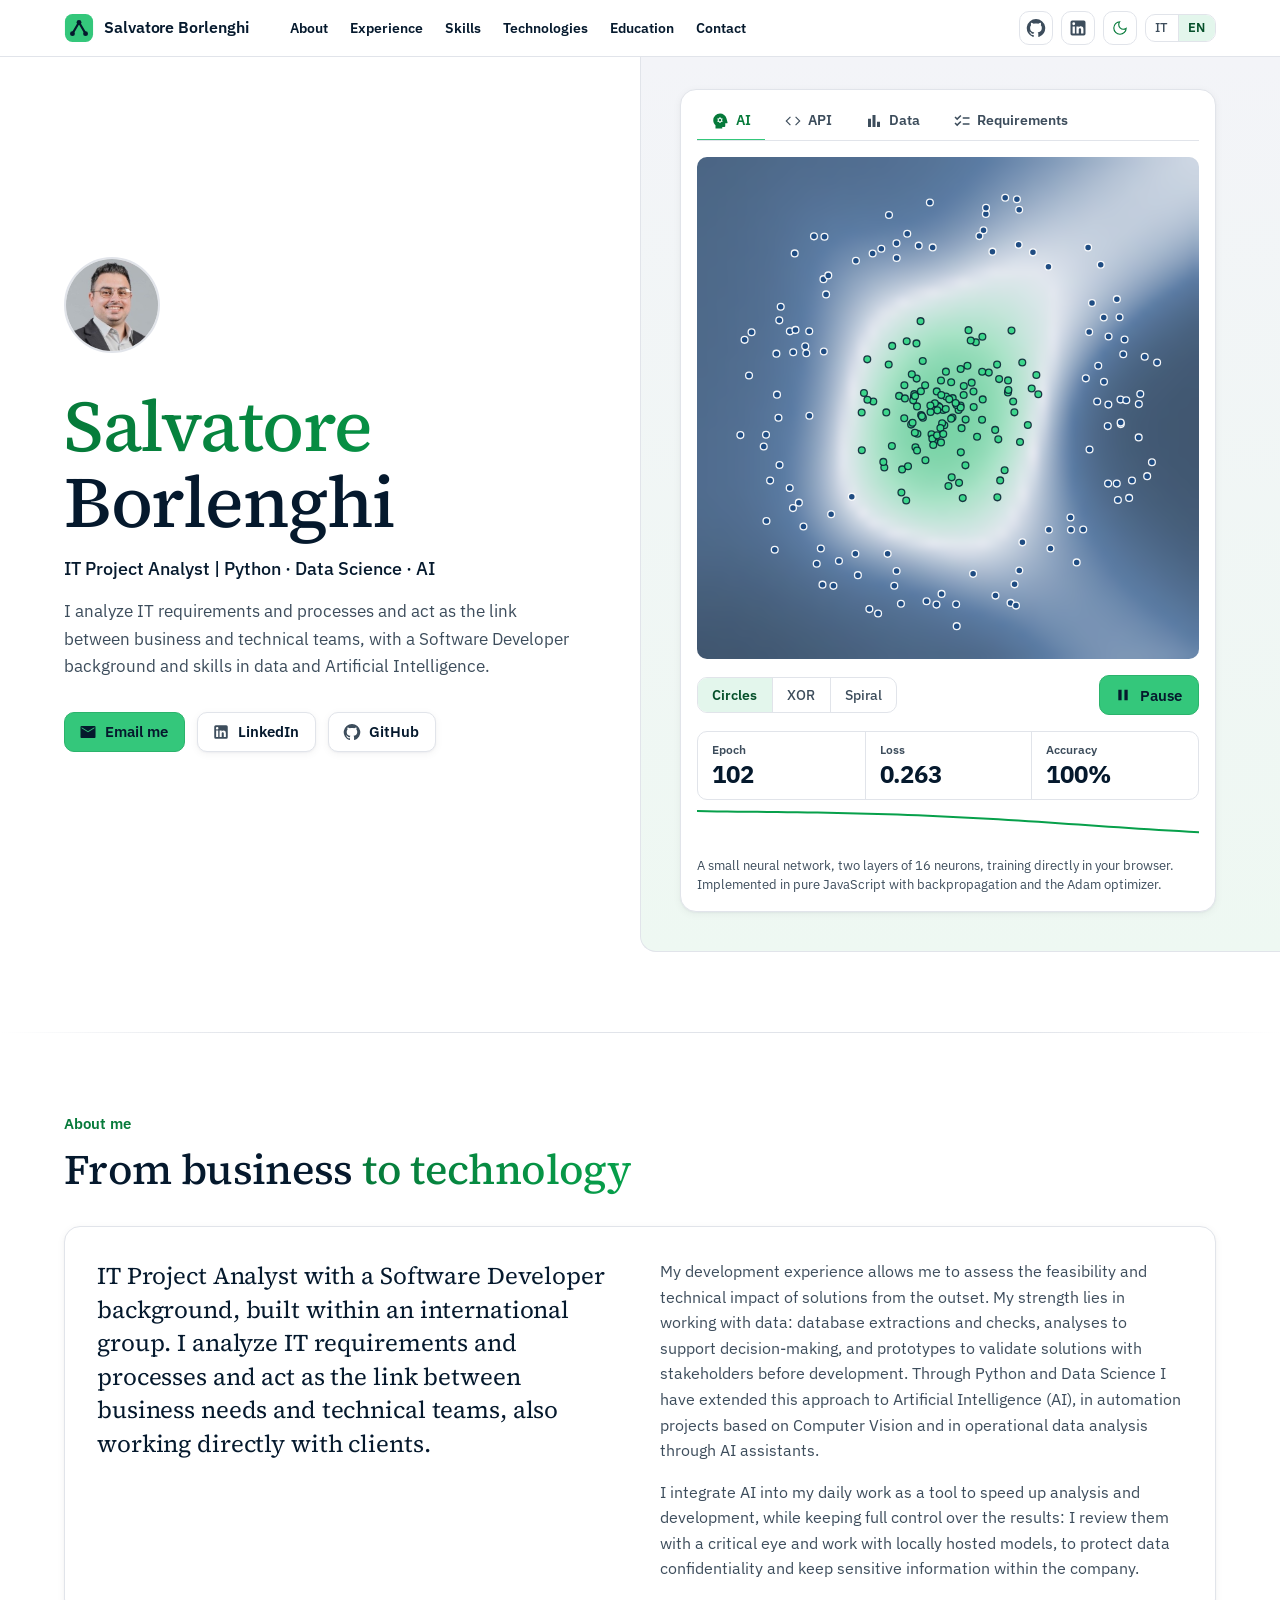
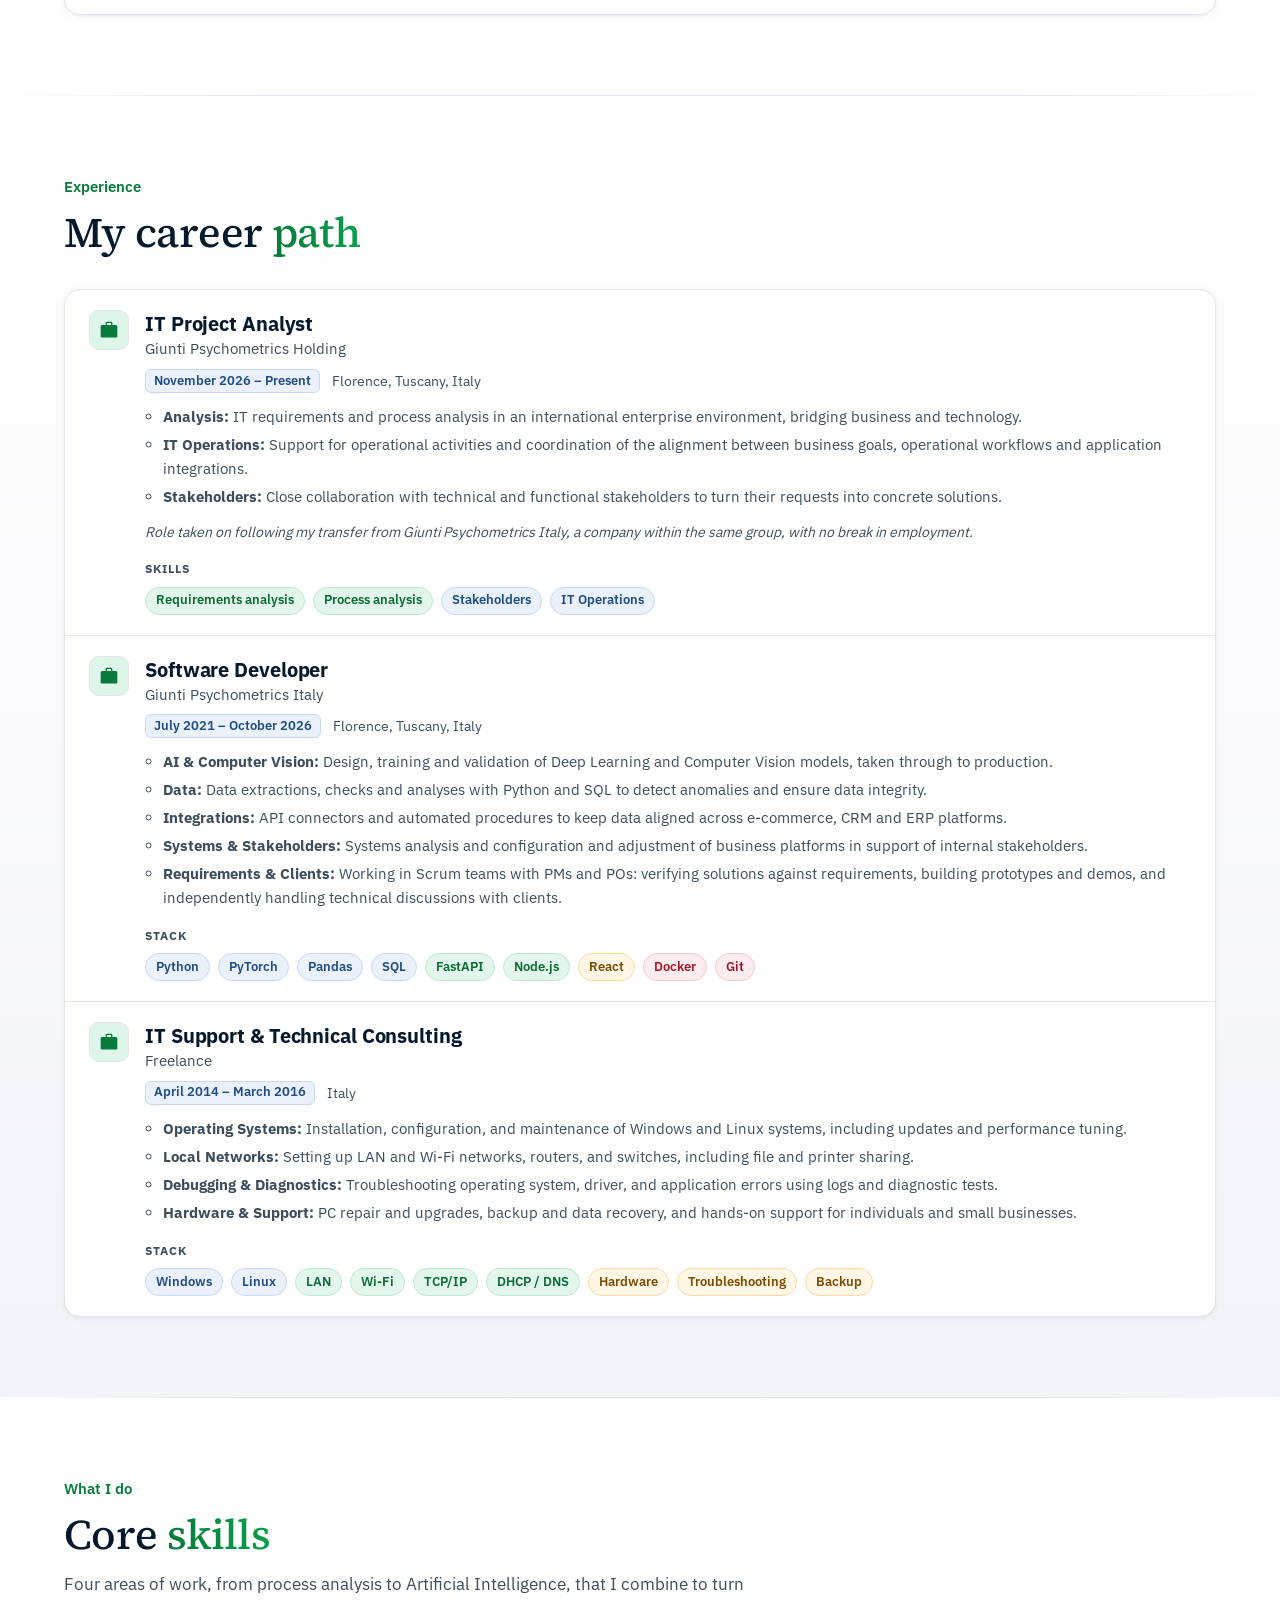
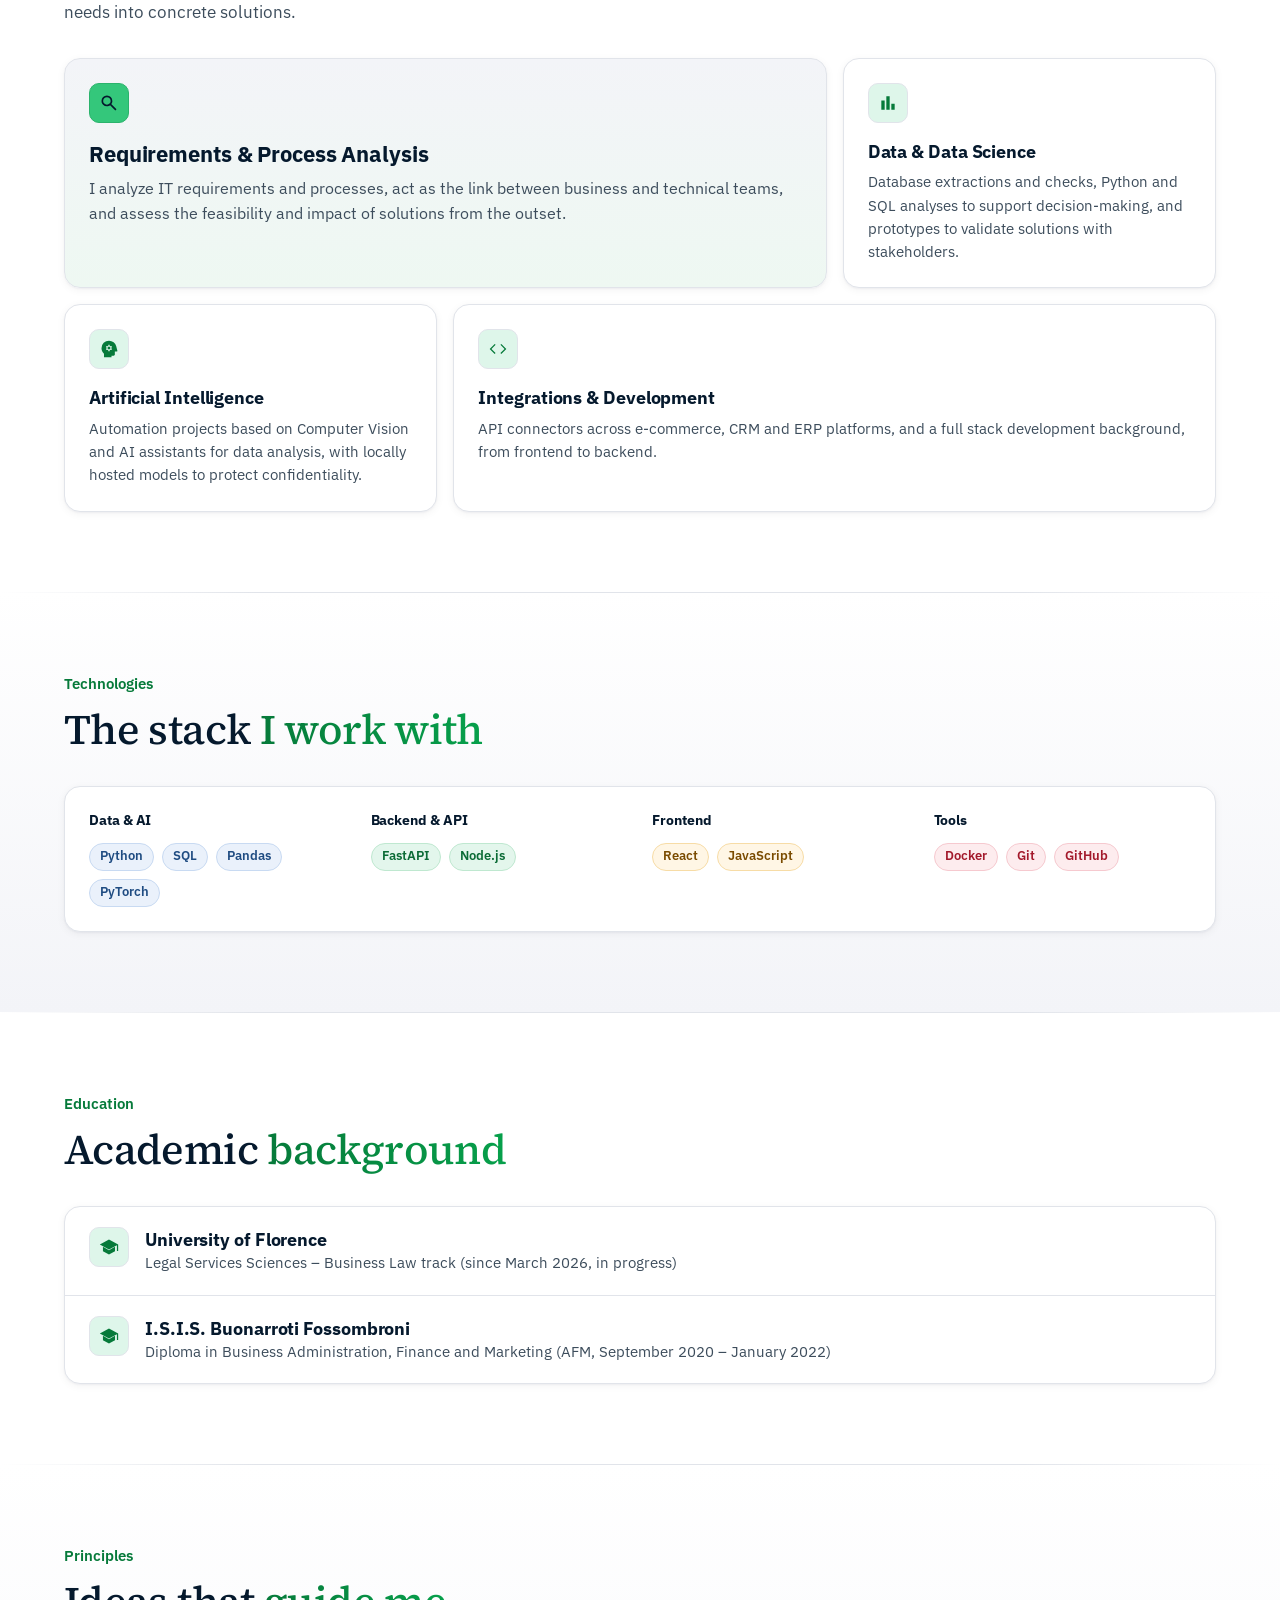
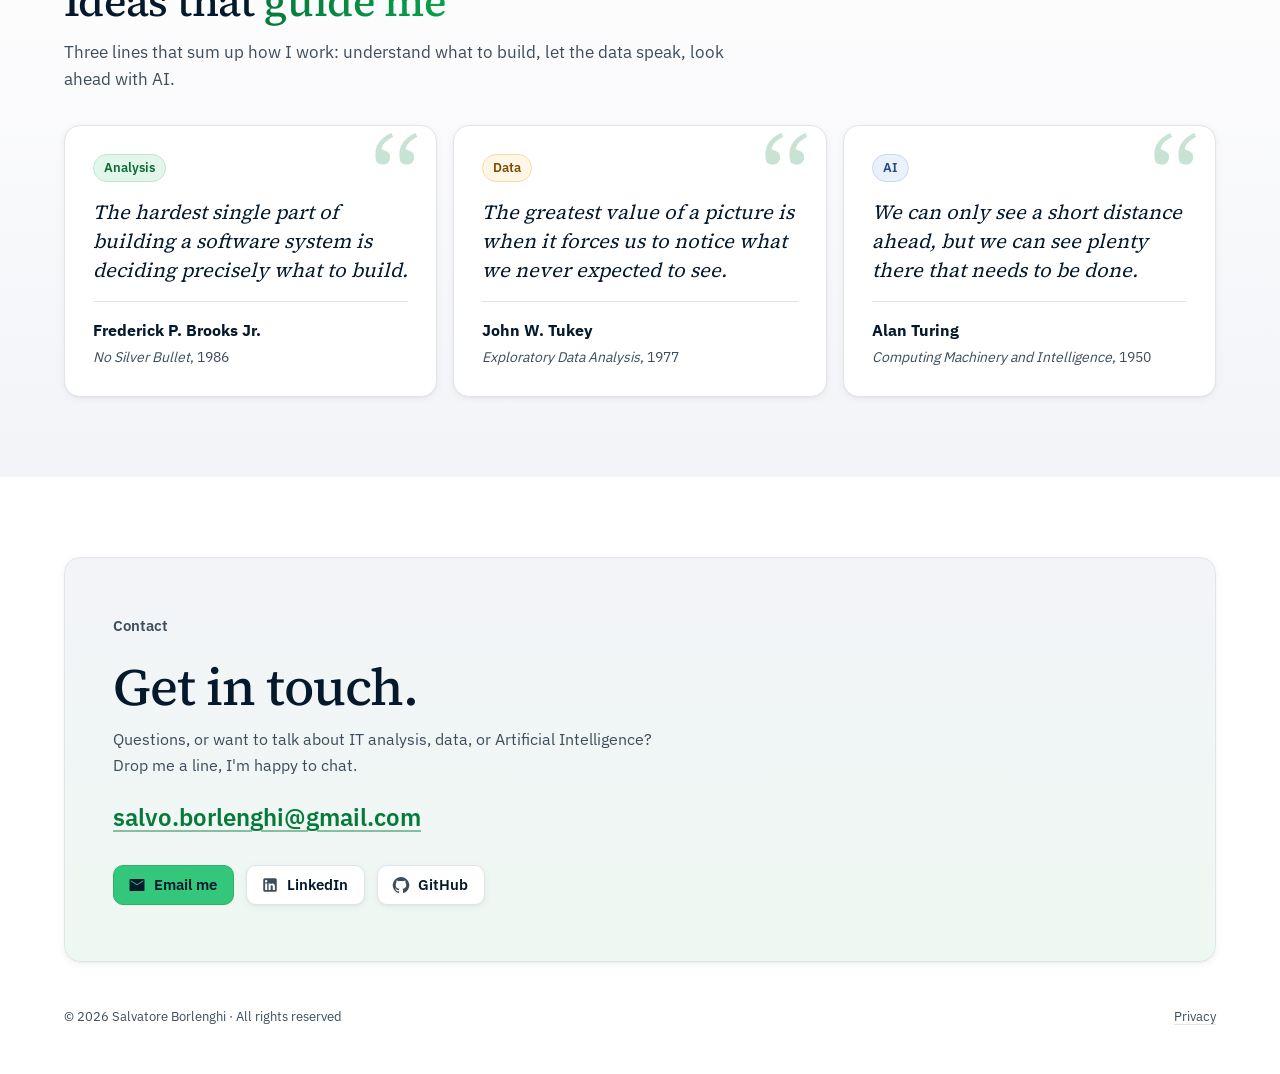
==== commit c8c7c0de: "Reposition site as IT Project Analyst - Update title, meta tags, Open Graph and structured data to  " ====
--- a/en/index.html
+++ b/en/index.html
@@ -90,7 +90,7 @@
 <link rel="manifest" href="../site.webmanifest">
 <link rel="preload" href="../assets/fonts/ibm-plex-sans-latin-wght.woff2" as="font" type="font/woff2" crossorigin>
 <link rel="preload" href="../assets/fonts/source-serif-4-latin-wght.woff2" as="font" type="font/woff2" crossorigin>
-<link rel="stylesheet" href="../assets/css/style.css">
+<link rel="stylesheet" href="../assets/css/style.css?v=20261123">
 </head>
 <body>
 
@@ -102,8 +102,8 @@
     <a class="brand" href="#top"><svg class="logo" viewBox="0 0 32 32" aria-hidden="true" focusable="false"><rect x="1" y="1" width="30" height="30" rx="8"/><path d="M9 22 L16 10 L23 22" /><circle cx="9" cy="22" r="2.6"/><circle cx="16" cy="10" r="2.6"/><circle cx="23" cy="22" r="2.6"/></svg><span class="brand-name">Salvatore Borlenghi</span></a>
     <nav class="menu" aria-label="Main menu">
       <a class="text-btn" href="#about">About</a>
+      <a class="text-btn" href="#experience">Experience</a>
       <a class="text-btn" href="#skills">Skills</a>
-      <a class="text-btn" href="#experience">Experience</a>
       <a class="text-btn" href="#technologies">Technologies</a>
       <a class="text-btn" href="#education">Education</a>
       <a class="text-btn" href="#contact">Contact</a>
@@ -140,6 +140,7 @@
           <button type="button" class="tab" role="tab" id="tab-ai" aria-controls="panel-ai" aria-selected="true"><svg class="ms" viewBox="0 -960 960 960" aria-hidden="true" focusable="false"><path d="M449-374h60l3-44q12-2 22.5-8.5T553-441l42 14 28-48-30-24q5-14 5-29t-5-29l30-24-28-48-42 14q-8-8-19-14t-22-9l-3-44h-60l-3 44q-11 3-22 9t-19 14l-42-14-28 48 30 24q-5 14-5 29t5 29l-30 24 28 48 42-14q8 8 18.5 14.5T446-418l3 44Zm-19.5-104.5Q409-499 409-528t20.5-49.5Q450-598 479-598t49.5 20.5Q549-557 549-528t-20.5 49.5Q508-458 479-458t-49.5-20.5ZM240-80v-172q-57-52-88.5-121.5T120-520q0-150 105-255t255-105q125 0 221.5 73.5T827-615l55 218q4 14-5 25.5T853-360h-93v140q0 25-17.5 42.5T700-160H600v80H240Z"/></svg>AI</button>
           <button type="button" class="tab" role="tab" id="tab-api" aria-controls="panel-api" aria-selected="false" tabindex="-1"><svg class="ms" viewBox="0 -960 960 960" aria-hidden="true" focusable="false"><path d="M320-242 80-482l242-242 43 43-199 199 197 197-43 43Zm318 2-43-43 199-199-197-197 43-43 240 240-242 242Z"/></svg>API</button>
           <button type="button" class="tab" role="tab" id="tab-data" aria-controls="panel-data" aria-selected="false" tabindex="-1"><svg class="ms" viewBox="0 -960 960 960" aria-hidden="true" focusable="false"><path d="M640-160v-280h160v280H640Zm-240 0v-640h160v640H400Zm-240 0v-440h160v440H160Z"/></svg>Data</button>
+          <button type="button" class="tab" role="tab" id="tab-req" aria-controls="panel-req" aria-selected="false" tabindex="-1"><svg class="ms" viewBox="0 -960 960 960" aria-hidden="true" focusable="false"><path d="M222-200 80-342l56-56 85 84 170-170 56 57-225 227Zm0-320L80-662l56-56 85 84 170-170 56 57-225 227Zm298 240v-80h360v80H520Zm0-320v-80h360v80H520Z"/></svg>Requirements</button>
         </div>
       <div class="panel" role="tabpanel" id="panel-ai" aria-labelledby="tab-ai"><figure class="panel-fig">
         <canvas id="nn-canvas" role="img" aria-label="A neural network learning to separate two classes of points" aria-describedby="nn-caption"></canvas>
@@ -206,6 +207,24 @@
         </div>
         <pre class="code resp" id="data-out" aria-live="polite"><span class="c"># Press Run analysis to see the results</span></pre>
       </div>
+      <div class="panel" role="tabpanel" id="panel-req" aria-labelledby="tab-req" hidden>
+        <p class="panel-intro">This is how I turn a request into a clear requirement. Edit the user story: the check tells you live whether it is ready for development.</p>
+        <div class="story-form">
+          <label>As a <input type="text" id="us-role" value="Customer Care manager" autocomplete="off" spellcheck="true"></label>
+          <label>I want to <input type="text" id="us-goal" value="see open tickets by category every week" autocomplete="off" spellcheck="true"></label>
+          <label>so that <input type="text" id="us-benefit" value="I can assign resources where they are needed" autocomplete="off" spellcheck="true"></label>
+          <div class="story-prio"><span class="lbl-prio" id="us-prio-lbl">Priority</span><div class="segmented small" role="group" aria-labelledby="us-prio-lbl"><button type="button" data-moscow="must" aria-pressed="false">Must</button><button type="button" data-moscow="should" aria-pressed="true">Should</button><button type="button" data-moscow="could" aria-pressed="false">Could</button><button type="button" data-moscow="wont" aria-pressed="false">Won’t</button></div></div>
+        </div>
+        <div class="story-card"><span class="tag">User story</span><div id="us-text"></div></div>
+        <div class="dor-head"><span>Definition of Ready</span><span class="dor-summary" id="dor-summary" role="status"></span></div>
+        <ul class="dor-list" id="dor-list">
+          <li data-check="role"><span class="dor-ico" aria-hidden="true">·</span><span class="dor-name" data-base="the user role is stated">the user role is stated</span><span class="sr-only dor-state"></span></li>
+          <li data-check="goal"><span class="dor-ico" aria-hidden="true">·</span><span class="dor-name" data-base="the goal is specific (at least 4 words)">the goal is specific (at least 4 words)</span><span class="sr-only dor-state"></span></li>
+          <li data-check="benefit"><span class="dor-ico" aria-hidden="true">·</span><span class="dor-name" data-base="the business benefit is explicit">the business benefit is explicit</span><span class="sr-only dor-state"></span></li>
+          <li data-check="vague"><span class="dor-ico" aria-hidden="true">·</span><span class="dor-name" data-base="no vague terms such as “fast” or “simple”">no vague terms such as “fast” or “simple”</span><span class="sr-only dor-state"></span></li>
+          <li data-check="prio"><span class="dor-ico" aria-hidden="true">·</span><span class="dor-name" data-base="a priority is assigned (MoSCoW)">a priority is assigned (MoSCoW)</span><span class="sr-only dor-state"></span></li>
+        </ul>
+      </div>
       </div>
     </div>
   </section>
@@ -214,16 +233,72 @@
   <section class="section" id="about">
     <div class="sec-head"><p class="eyebrow">About me</p><h2>From business <span class="grad">to technology</span></h2></div>
     <div class="card about">
-      <p class="lead">IT Project Analyst with a Software Developer background, built within an international group. I analyze IT requirements and processes and act as the link between business needs and technical teams, also working directly with clients. My development experience allows me to assess the feasibility and technical impact of solutions from the outset.</p>
+      <p class="lead">IT Project Analyst with a Software Developer background, built within an international group. I analyze IT requirements and processes and act as the link between business needs and technical teams, also working directly with clients.</p>
       <div class="about-text">
-        <p>My strength lies in working with data: database extractions and checks, analyses to support decision-making, and prototypes to validate solutions with stakeholders before development. Through Python and Data Science I have extended this approach to Artificial Intelligence (AI), in automation projects based on Computer Vision and in operational data analysis through AI assistants.</p>
+        <p>My development experience allows me to assess the feasibility and technical impact of solutions from the outset. My strength lies in working with data: database extractions and checks, analyses to support decision-making, and prototypes to validate solutions with stakeholders before development. Through Python and Data Science I have extended this approach to Artificial Intelligence (AI), in automation projects based on Computer Vision and in operational data analysis through AI assistants.</p>
         <p>I integrate AI into my daily work as a tool to speed up analysis and development, while keeping full control over the results: I review them with a critical eye and work with locally hosted models, to protect data confidentiality and keep sensitive information within the company.</p>
       </div>
     </div>
   </section>
 
+  <!-- Experience Section -->
+  <section class="section alt" id="experience">
+    <div class="sec-head"><p class="eyebrow">Experience</p><h2>My career <span class="grad">path</span></h2></div>
+    <ol class="card list jobs">
+      <li>
+        <span class="icon-badge"><svg class="ms" viewBox="0 -960 960 960" aria-hidden="true" focusable="false"><path d="M140-120q-24 0-42-18t-18-42v-480q0-24 18-42t42-18h180v-100q0-24 18-42t42-18h200q24 0 42 18t18 42v100h180q24 0 42 18t18 42v480q0 24-18 42t-42 18H140Zm240-600h200v-100H380v100Z"/></svg></span>
+        <div>
+          <h3>IT Project Analyst</h3>
+          <p class="meta">Giunti Psychometrics Holding</p>
+          <p class="when"><span class="pill">November 2026 – Present</span><span class="where">Florence, Tuscany, Italy</span></p>
+          <ul>
+            <li><strong>Analysis:</strong> IT requirements and process analysis in an international enterprise environment, bridging business and technology.</li>
+            <li><strong>IT Operations:</strong> Support for operational activities and coordination of the alignment between business goals, operational workflows and application integrations.</li>
+            <li><strong>Stakeholders:</strong> Close collaboration with technical and functional stakeholders to turn their requests into concrete solutions.</li>
+          </ul>
+          <p class="job-note">Role taken on following my transfer from Giunti Psychometrics Italy, a company within the same group, with no break in employment.</p>
+          <p class="job-stack-label">Skills</p>
+          <ul class="chips job-stack"><li class="chip c-green">Requirements analysis</li><li class="chip c-green">Process analysis</li><li class="chip c-blue">Stakeholders</li><li class="chip c-blue">IT Operations</li></ul>
+        </div>
+      </li>
+      <li>
+        <span class="icon-badge"><svg class="ms" viewBox="0 -960 960 960" aria-hidden="true" focusable="false"><path d="M140-120q-24 0-42-18t-18-42v-480q0-24 18-42t42-18h180v-100q0-24 18-42t42-18h200q24 0 42 18t18 42v100h180q24 0 42 18t18 42v480q0 24-18 42t-42 18H140Zm240-600h200v-100H380v100Z"/></svg></span>
+        <div>
+          <h3>Software Developer</h3>
+          <p class="meta">Giunti Psychometrics Italy</p>
+          <p class="when"><span class="pill">July 2021 – October 2026</span><span class="where">Florence, Tuscany, Italy</span></p>
+          <ul>
+            <li><strong>AI &amp; Computer Vision:</strong> Design, training and validation of Deep Learning and Computer Vision models, taken through to production.</li>
+            <li><strong>Data:</strong> Data extractions, checks and analyses with Python and SQL to detect anomalies and ensure data integrity.</li>
+            <li><strong>Integrations:</strong> API connectors and automated procedures to keep data aligned across e-commerce, CRM and ERP platforms.</li>
+            <li><strong>Systems &amp; Stakeholders:</strong> Systems analysis and configuration and adjustment of business platforms in support of internal stakeholders.</li>
+            <li><strong>Requirements &amp; Clients:</strong> Working in Scrum teams with PMs and POs: verifying solutions against requirements, building prototypes and demos, and independently handling technical discussions with clients.</li>
+          </ul>
+          <p class="job-stack-label">Stack</p>
+          <ul class="chips job-stack"><li class="chip c-blue">Python</li><li class="chip c-blue">PyTorch</li><li class="chip c-blue">Pandas</li><li class="chip c-blue">SQL</li><li class="chip c-green">FastAPI</li><li class="chip c-green">Node.js</li><li class="chip c-amber">React</li><li class="chip c-red">Docker</li><li class="chip c-red">Git</li></ul>
+        </div>
+      </li>
+      <li>
+        <span class="icon-badge"><svg class="ms" viewBox="0 -960 960 960" aria-hidden="true" focusable="false"><path d="M140-120q-24 0-42-18t-18-42v-480q0-24 18-42t42-18h180v-100q0-24 18-42t42-18h200q24 0 42 18t18 42v100h180q24 0 42 18t18 42v480q0 24-18 42t-42 18H140Zm240-600h200v-100H380v100Z"/></svg></span>
+        <div>
+          <h3>IT Support & Technical Consulting</h3>
+          <p class="meta">Freelance</p>
+          <p class="when"><span class="pill">April 2014 – March 2016</span><span class="where">Italy</span></p>
+          <ul>
+            <li><strong>Operating Systems:</strong> Installation, configuration, and maintenance of Windows and Linux systems, including updates and performance tuning.</li>
+            <li><strong>Local Networks:</strong> Setting up LAN and Wi-Fi networks, routers, and switches, including file and printer sharing.</li>
+            <li><strong>Debugging & Diagnostics:</strong> Troubleshooting operating system, driver, and application errors using logs and diagnostic tests.</li>
+            <li><strong>Hardware & Support:</strong> PC repair and upgrades, backup and data recovery, and hands-on support for individuals and small businesses.</li>
+          </ul>
+          <p class="job-stack-label">Stack</p>
+          <ul class="chips job-stack"><li class="chip c-blue">Windows</li><li class="chip c-blue">Linux</li><li class="chip c-green">LAN</li><li class="chip c-green">Wi-Fi</li><li class="chip c-green">TCP/IP</li><li class="chip c-green">DHCP / DNS</li><li class="chip c-amber">Hardware</li><li class="chip c-amber">Troubleshooting</li><li class="chip c-amber">Backup</li></ul>
+        </div>
+      </li>
+    </ol>
+  </section>
+
   <!-- Skills Section -->
-  <section class="section alt" id="skills">
+  <section class="section" id="skills">
     <div class="sec-head"><p class="eyebrow">What I do</p><h2>Core <span class="grad">skills</span></h2><p class="sec-sub">Four areas of work, from process analysis to Artificial Intelligence, that I combine to turn needs into concrete solutions.</p></div>
     <div class="skills">
       <article class="card skill">
@@ -249,8 +324,28 @@
     </div>
   </section>
 
+  <!-- Technologies Section -->
+  <section class="section alt" id="technologies">
+    <div class="sec-head"><p class="eyebrow">Technologies</p><h2>The stack <span class="grad">I work with</span></h2></div>
+    <div class="card stack">
+      <div><h3>Data &amp; AI</h3><ul class="chips c-blue"><li class="chip">Python</li><li class="chip">SQL</li><li class="chip">Pandas</li><li class="chip">PyTorch</li></ul></div>
+      <div><h3>Backend &amp; API</h3><ul class="chips c-green"><li class="chip">FastAPI</li><li class="chip">Node.js</li></ul></div>
+      <div><h3>Frontend</h3><ul class="chips c-amber"><li class="chip">React</li><li class="chip">JavaScript</li></ul></div>
+      <div><h3>Tools</h3><ul class="chips c-red"><li class="chip">Docker</li><li class="chip">Git</li><li class="chip">GitHub</li></ul></div>
+    </div>
+  </section>
+
+  <!-- Education Section -->
+  <section class="section" id="education">
+    <div class="sec-head"><p class="eyebrow">Education</p><h2>Academic <span class="grad">background</span></h2></div>
+    <ul class="card list edu">
+      <li><span class="icon-badge"><svg class="ms" viewBox="0 -960 960 960" aria-hidden="true" focusable="false"><path d="M860-283v-282L479-360 40-600l439-240 441 240v317h-60ZM479-120 189-279v-210l290 159 290-159v210L479-120Z"/></svg></span><div><h3>University of Florence</h3><p class="meta">Legal Services Sciences – Business Law track (since March 2026, in progress)</p></div></li>
+      <li><span class="icon-badge"><svg class="ms" viewBox="0 -960 960 960" aria-hidden="true" focusable="false"><path d="M860-283v-282L479-360 40-600l439-240 441 240v317h-60ZM479-120 189-279v-210l290 159 290-159v210L479-120Z"/></svg></span><div><h3>I.S.I.S. Buonarroti Fossombroni</h3><p class="meta">Diploma in Business Administration, Finance and Marketing (AFM, September 2020 – January 2022)</p></div></li>
+    </ul>
+  </section>
+
   <!-- Quotes Section -->
-  <section class="section" id="principles">
+  <section class="section alt" id="principles">
     <div class="sec-head"><p class="eyebrow">Principles</p><h2>Ideas that <span class="grad">guide me</span></h2><p class="sec-sub">Three lines that sum up how I work: understand what to build, let the data speak, look ahead with AI.</p></div>
     <div class="quotes">
       <figure class="card quote">
@@ -271,82 +366,6 @@
     </div>
   </section>
 
-  <!-- Experience Section -->
-  <section class="section alt" id="experience">
-    <div class="sec-head"><p class="eyebrow">Experience</p><h2>My career <span class="grad">path</span></h2></div>
-    <ol class="card list jobs">
-      <li>
-        <span class="icon-badge"><svg class="ms" viewBox="0 -960 960 960" aria-hidden="true" focusable="false"><path d="M140-120q-24 0-42-18t-18-42v-480q0-24 18-42t42-18h180v-100q0-24 18-42t42-18h200q24 0 42 18t18 42v100h180q24 0 42 18t18 42v480q0 24-18 42t-42 18H140Zm240-600h200v-100H380v100Z"/></svg></span>
-        <div>
-          <h3>IT Project Analyst</h3>
-          <p class="meta">Giunti Psychometrics Holding</p>
-          <p class="when"><span class="pill">November 2026 – Present</span><span class="where">Florence, Tuscany, Italy</span></p>
-          <ul>
-            <li><strong>Analysis:</strong> IT requirements and process analysis in an international enterprise environment, bridging business and technology.</li>
-            <li><strong>IT Operations:</strong> Support for operational activities and coordination of the alignment between business goals, operational workflows and application integrations.</li>
-            <li><strong>Stakeholders:</strong> Close collaboration with technical and functional stakeholders to turn their requests into concrete solutions.</li>
-          </ul>
-          <p class="job-note">Role taken on following my transfer from Giunti Psychometrics Italy, a company within the same group, with no break in employment.</p>
-          <p class="job-stack-label">Skills</p>
-          <ul class="chips job-stack"><li class="chip c-green">Requirements analysis</li><li class="chip c-green">Process analysis</li><li class="chip c-blue">Stakeholders</li><li class="chip c-blue">IT Operations</li></ul>
-        </div>
-      </li>
-      <li>
-        <span class="icon-badge"><svg class="ms" viewBox="0 -960 960 960" aria-hidden="true" focusable="false"><path d="M140-120q-24 0-42-18t-18-42v-480q0-24 18-42t42-18h180v-100q0-24 18-42t42-18h200q24 0 42 18t18 42v100h180q24 0 42 18t18 42v480q0 24-18 42t-42 18H140Zm240-600h200v-100H380v100Z"/></svg></span>
-        <div>
-          <h3>Software Developer</h3>
-          <p class="meta">Giunti Psychometrics Italy</p>
-          <p class="when"><span class="pill">July 2021 – October 2026</span><span class="where">Florence, Tuscany, Italy</span></p>
-          <ul>
-            <li><strong>AI &amp; Computer Vision:</strong> Design, training and validation of Deep Learning and Computer Vision models, taken through to production.</li>
-            <li><strong>Data:</strong> Data extractions, checks and analyses with Python and SQL to detect anomalies and ensure data integrity.</li>
-            <li><strong>Integrations:</strong> API connectors and automated procedures to keep data aligned across e-commerce, CRM and ERP platforms.</li>
-            <li><strong>Systems &amp; Stakeholders:</strong> Systems analysis and configuration and adjustment of business platforms in support of internal stakeholders.</li>
-            <li><strong>Requirements &amp; Clients:</strong> Working in Scrum teams with PMs and POs: verifying solutions against requirements, building prototypes and demos, and independently handling technical discussions with clients.</li>
-          </ul>
-          <p class="job-stack-label">Stack</p>
-          <ul class="chips job-stack"><li class="chip c-blue">Python</li><li class="chip c-blue">PyTorch</li><li class="chip c-blue">Pandas</li><li class="chip c-blue">SQL</li><li class="chip c-green">FastAPI</li><li class="chip c-green">Node.js</li><li class="chip c-amber">React</li><li class="chip c-red">Docker</li><li class="chip c-red">Git</li></ul>
-        </div>
-      </li>
-      <li>
-        <span class="icon-badge"><svg class="ms" viewBox="0 -960 960 960" aria-hidden="true" focusable="false"><path d="M140-120q-24 0-42-18t-18-42v-480q0-24 18-42t42-18h180v-100q0-24 18-42t42-18h200q24 0 42 18t18 42v100h180q24 0 42 18t18 42v480q0 24-18 42t-42 18H140Zm240-600h200v-100H380v100Z"/></svg></span>
-        <div>
-          <h3>IT Support & Technical Consulting</h3>
-          <p class="meta">Freelance</p>
-          <p class="when"><span class="pill">April 2014 – March 2016</span><span class="where">Italy</span></p>
-          <ul>
-            <li><strong>Operating Systems:</strong> Installation, configuration, and maintenance of Windows and Linux systems, including updates and performance tuning.</li>
-            <li><strong>Local Networks:</strong> Setting up LAN and Wi-Fi networks, routers, and switches, including file and printer sharing.</li>
-            <li><strong>Debugging & Diagnostics:</strong> Troubleshooting operating system, driver, and application errors using logs and diagnostic tests.</li>
-            <li><strong>Hardware & Support:</strong> PC repair and upgrades, backup and data recovery, and hands-on support for individuals and small businesses.</li>
-          </ul>
-          <p class="job-stack-label">Stack</p>
-          <ul class="chips job-stack"><li class="chip c-blue">Windows</li><li class="chip c-blue">Linux</li><li class="chip c-green">LAN</li><li class="chip c-green">Wi-Fi</li><li class="chip c-green">TCP/IP</li><li class="chip c-green">DHCP / DNS</li><li class="chip c-amber">Hardware</li><li class="chip c-amber">Troubleshooting</li><li class="chip c-amber">Backup</li></ul>
-        </div>
-      </li>
-    </ol>
-  </section>
-
-  <!-- Technologies Section -->
-  <section class="section" id="technologies">
-    <div class="sec-head"><p class="eyebrow">Technologies</p><h2>The stack <span class="grad">I work with</span></h2></div>
-    <div class="card stack">
-      <div><h3>Data &amp; AI</h3><ul class="chips c-blue"><li class="chip">Python</li><li class="chip">SQL</li><li class="chip">Pandas</li><li class="chip">PyTorch</li></ul></div>
-      <div><h3>Backend &amp; API</h3><ul class="chips c-green"><li class="chip">FastAPI</li><li class="chip">Node.js</li></ul></div>
-      <div><h3>Frontend</h3><ul class="chips c-amber"><li class="chip">React</li><li class="chip">JavaScript</li></ul></div>
-      <div><h3>Tools</h3><ul class="chips c-red"><li class="chip">Docker</li><li class="chip">Git</li><li class="chip">GitHub</li></ul></div>
-    </div>
-  </section>
-
-  <!-- Education Section -->
-  <section class="section alt" id="education">
-    <div class="sec-head"><p class="eyebrow">Education</p><h2>Academic <span class="grad">background</span></h2></div>
-    <ul class="card list edu">
-      <li><span class="icon-badge"><svg class="ms" viewBox="0 -960 960 960" aria-hidden="true" focusable="false"><path d="M860-283v-282L479-360 40-600l439-240 441 240v317h-60ZM479-120 189-279v-210l290 159 290-159v210L479-120Z"/></svg></span><div><h3>University of Florence</h3><p class="meta">Legal Services Sciences – Business Law track (March 2026 – July 2029)</p></div></li>
-      <li><span class="icon-badge"><svg class="ms" viewBox="0 -960 960 960" aria-hidden="true" focusable="false"><path d="M860-283v-282L479-360 40-600l439-240 441 240v317h-60ZM479-120 189-279v-210l290 159 290-159v210L479-120Z"/></svg></span><div><h3>I.S.I.S. Buonarroti Fossombroni</h3><p class="meta">Diploma in Business Administration, Finance and Marketing (AFM, September 2020 – January 2022)</p></div></li>
-    </ul>
-  </section>
-
   <!-- Contact Section -->
   <section class="section" id="contact">
     <div class="card contact">
@@ -369,9 +388,9 @@
   <a class="fab" id="to-top" href="#top" aria-label="Back to top" title="Back to top"><svg class="ms" viewBox="0 -960 960 960" aria-hidden="true" focusable="false"><path d="M450-160v-526L202-438l-42-42 320-320 320 320-42 42-248-248v526h-60Z"/></svg></a>
 </footer>
 
-<script src="../assets/js/theme.js"></script>
-<script src="../assets/js/i18n.js"></script>
-<script src="../assets/js/nn-demo.js"></script>
-<script src="../assets/js/showcase.js"></script>
+<script src="../assets/js/theme.js?v=20261123"></script>
+<script src="../assets/js/i18n.js?v=20261123"></script>
+<script src="../assets/js/nn-demo.js?v=20261123"></script>
+<script src="../assets/js/showcase.js?v=20261123"></script>
 </body>
 </html>
--- a/assets/css/style.css
+++ b/assets/css/style.css
@@ -171,7 +171,9 @@
 .quote cite { font-style: italic; }
 
 /* Vetrina a schede: AI, API, QA */
-.tabs { display: flex; gap: .25rem; margin: -.25rem 0 1rem; border-bottom: 1px solid var(--border); }
+.tabs { display: flex; gap: .25rem; margin: -.25rem 0 1rem; border-bottom: 1px solid var(--border); overflow-x: auto; scrollbar-width: none; }
+.tabs::-webkit-scrollbar { display: none; }
+.tab { flex: none; }
 .tab { display: inline-flex; align-items: center; gap: .4rem; padding: .55rem .9rem; margin-bottom: -1px; border: 0; border-bottom: 2px solid transparent; border-radius: var(--radius-sm) var(--radius-sm) 0 0; background: none; color: var(--text-2); font: 600 .875rem/1.4 var(--font); cursor: pointer; transition: color .15s var(--ease), background-color .15s var(--ease); }
 .tab .ms { width: 1.125rem; height: 1.125rem; }
 .tab[aria-selected="true"] { color: var(--primary-text); border-bottom-color: var(--primary); }
@@ -199,6 +201,25 @@
 .resp .err { color: var(--red-tx); }
 .data-bar { display: flex; flex-wrap: wrap; align-items: center; gap: .75rem; margin: .75rem 0; }
 .data-bar .btn:disabled { opacity: .6; cursor: progress; }
+.story-form { display: grid; gap: .6rem; margin: 0 0 .75rem; }
+.story-form label { display: grid; grid-template-columns: 5.5rem 1fr; align-items: center; gap: .6rem; font: 600 .8125rem/1.4 var(--font); color: var(--text-2); }
+.story-form input { width: 100%; min-height: 2.5rem; padding: 0 .6rem; border: 1px solid var(--border); border-radius: var(--radius-sm); background: var(--paper); color: var(--text); font: .875rem var(--font); box-sizing: border-box; }
+.story-form input:focus-visible { outline: 3px solid var(--primary-a50); outline-offset: 1px; }
+.story-prio { display: flex; flex-wrap: wrap; align-items: center; gap: .6rem; font: 600 .8125rem/1.4 var(--font); color: var(--text-2); }
+.story-prio .lbl-prio { width: 5.5rem; }
+.story-card { margin: 0 0 .75rem; padding: .875rem 1rem; border: 1px solid var(--border); border-left: 4px solid var(--primary); border-radius: var(--radius-sm); background: var(--paper-2); font-size: .9rem; line-height: 1.6; color: var(--text); }
+.story-card .tag { display: inline-block; margin-bottom: .35rem; font: 700 .75rem/1.4 var(--font); letter-spacing: .04em; text-transform: uppercase; color: var(--primary-text); }
+.dor-head { display: flex; flex-wrap: wrap; justify-content: space-between; gap: .5rem; margin: 0 0 .4rem; font: 700 .8125rem/1.4 var(--font); color: var(--text); }
+.dor-summary.ok { color: var(--green-tx); }
+.dor-summary.ko { color: var(--red-tx); }
+.dor-list { list-style: none; margin: 0; padding: 0; border: 1px solid var(--border); border-radius: var(--radius-sm); font-size: .8125rem; line-height: 1.5; overflow: hidden; }
+.dor-list li { display: flex; align-items: baseline; gap: .6rem; padding: .45rem .75rem; color: var(--text-2); }
+.dor-list li + li { border-top: 1px solid var(--border); }
+.dor-ico { flex: none; width: 1rem; text-align: center; font-weight: 700; }
+.dor-list .pass .dor-ico { color: var(--green-tx); }
+.dor-list .fail .dor-ico { color: var(--red-tx); }
+.dor-list .fail { color: var(--text); }
+@media (max-width: 480px) { .story-form label { grid-template-columns: 1fr; gap: .25rem; } .story-prio .lbl-prio { width: 100%; } }
 .job-note { margin: .75rem 0 0; font-size: .875rem; font-style: italic; color: var(--text-2); }
 .data-summary { font-size: .875rem; color: var(--text-2); }
 
@@ -354,7 +375,8 @@
   .text-btn { padding: .75rem .625rem; }
 }
 @media (forced-colors: active) {
-  .card, .chip, .pill, .theme-btn, .segmented, .fab, .code,   .tab[aria-selected="true"] { border-bottom-color: Highlight; }
+  .card, .chip, .pill, .theme-btn, .segmented, .fab, .code, .dor-list, .story-form input { border: 1px solid CanvasText; }
+  .tab[aria-selected="true"] { border-bottom-color: Highlight; }
   .grad { color: CanvasText; background: none; }
   .segmented > [aria-pressed="true"], .segmented > [aria-current="page"] { outline: 2px solid Highlight; outline-offset: -3px; }
 }
